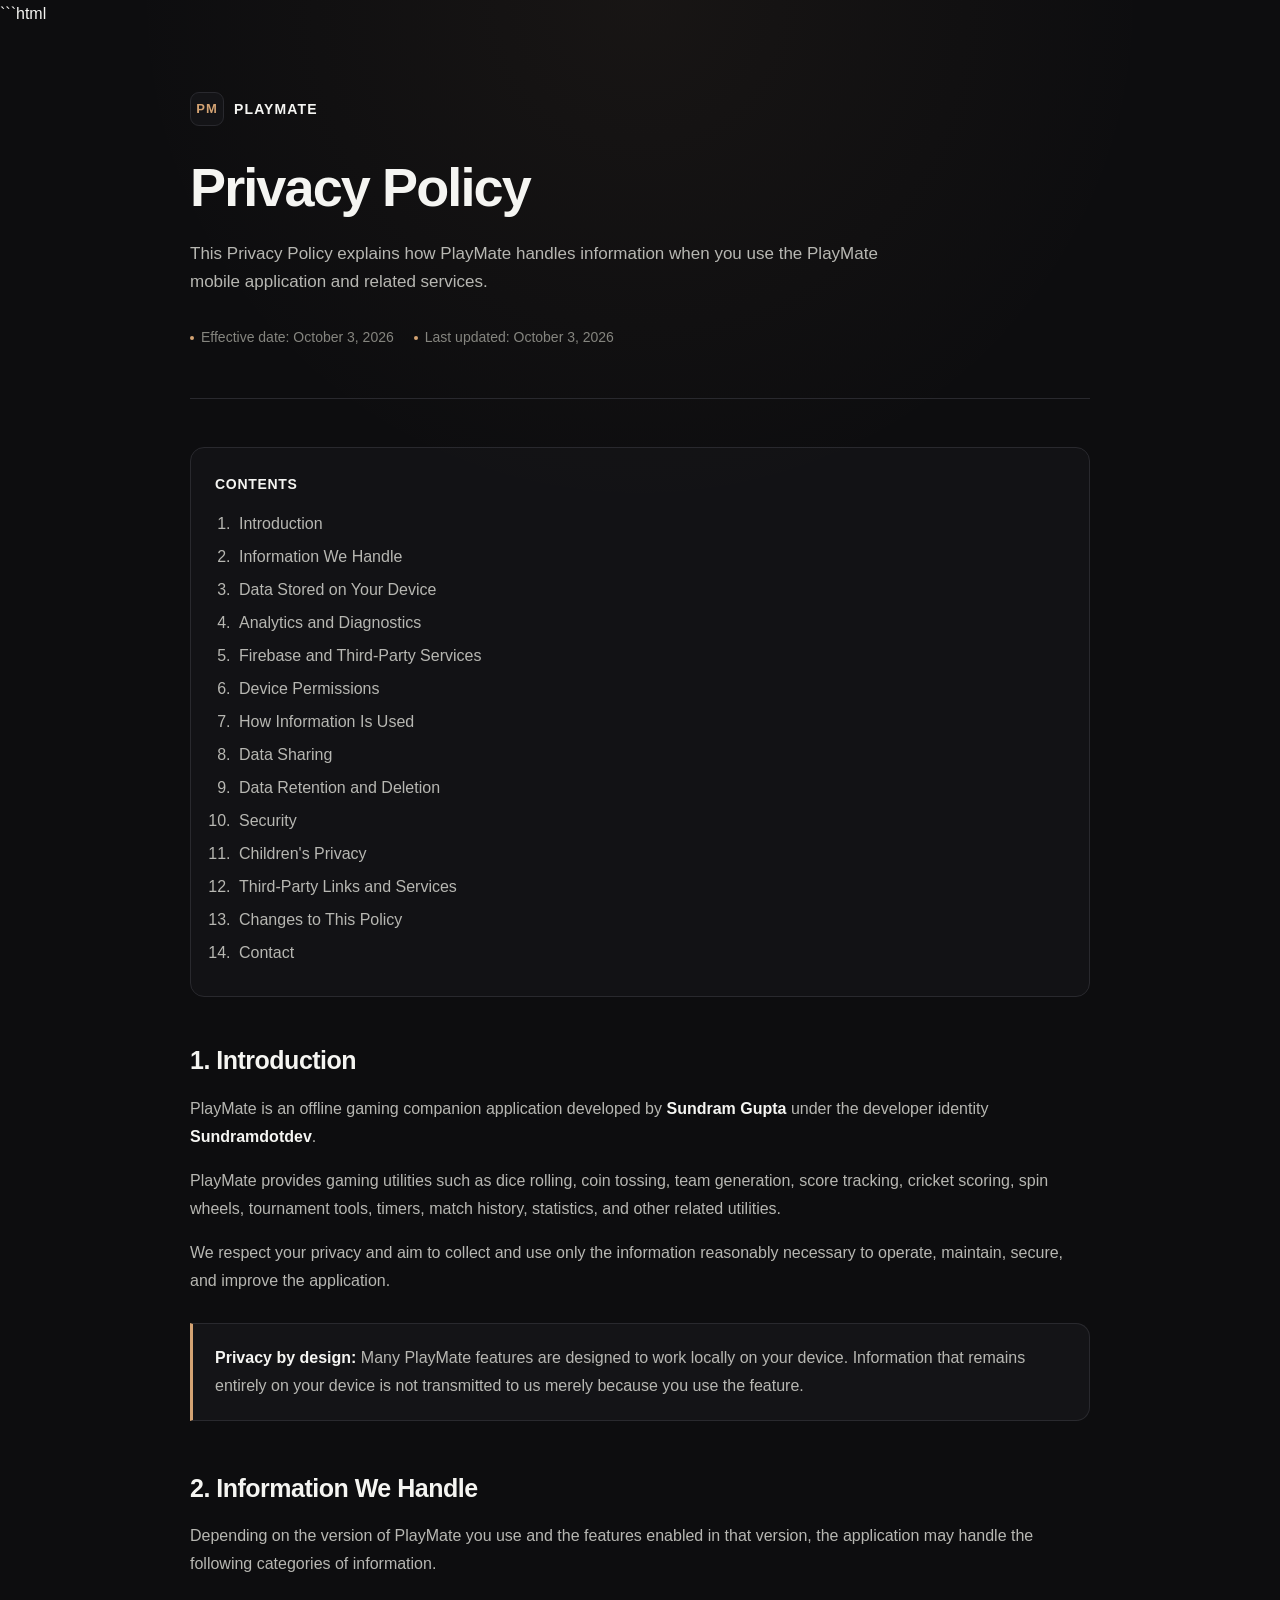
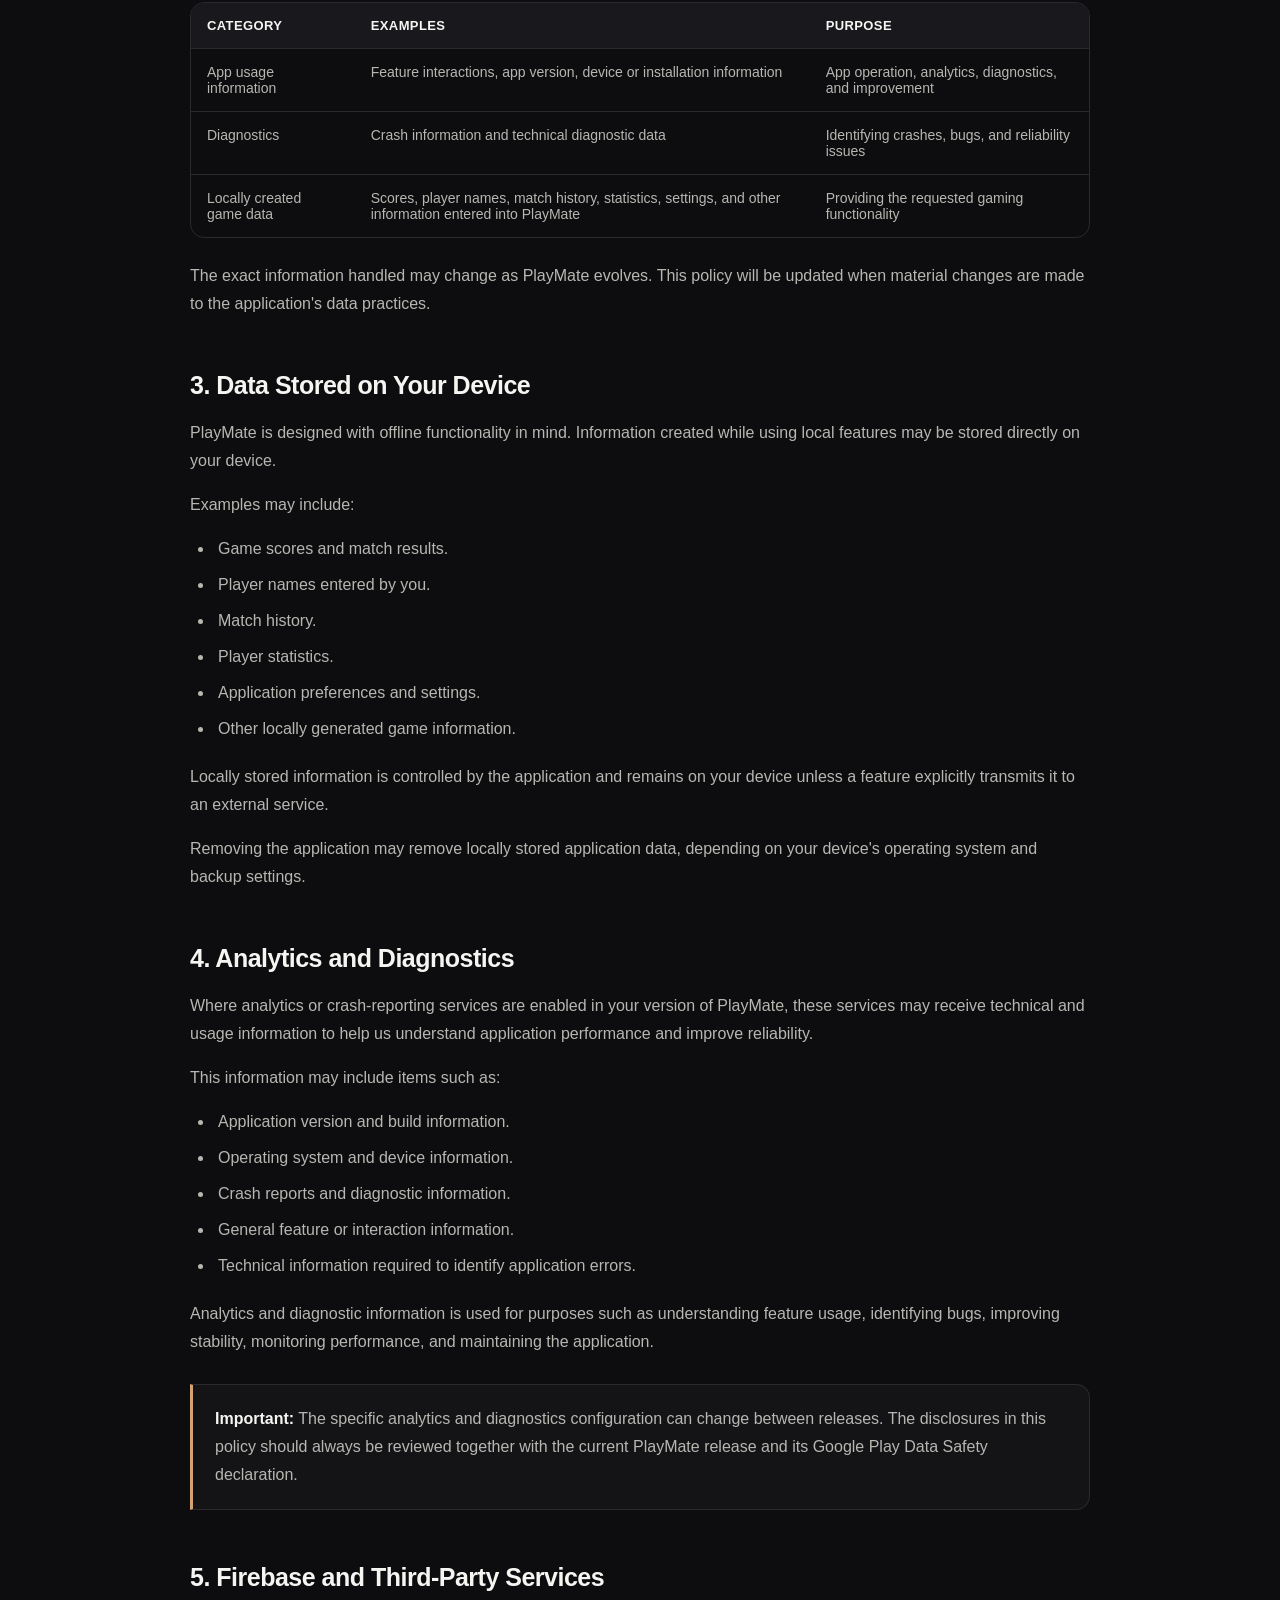
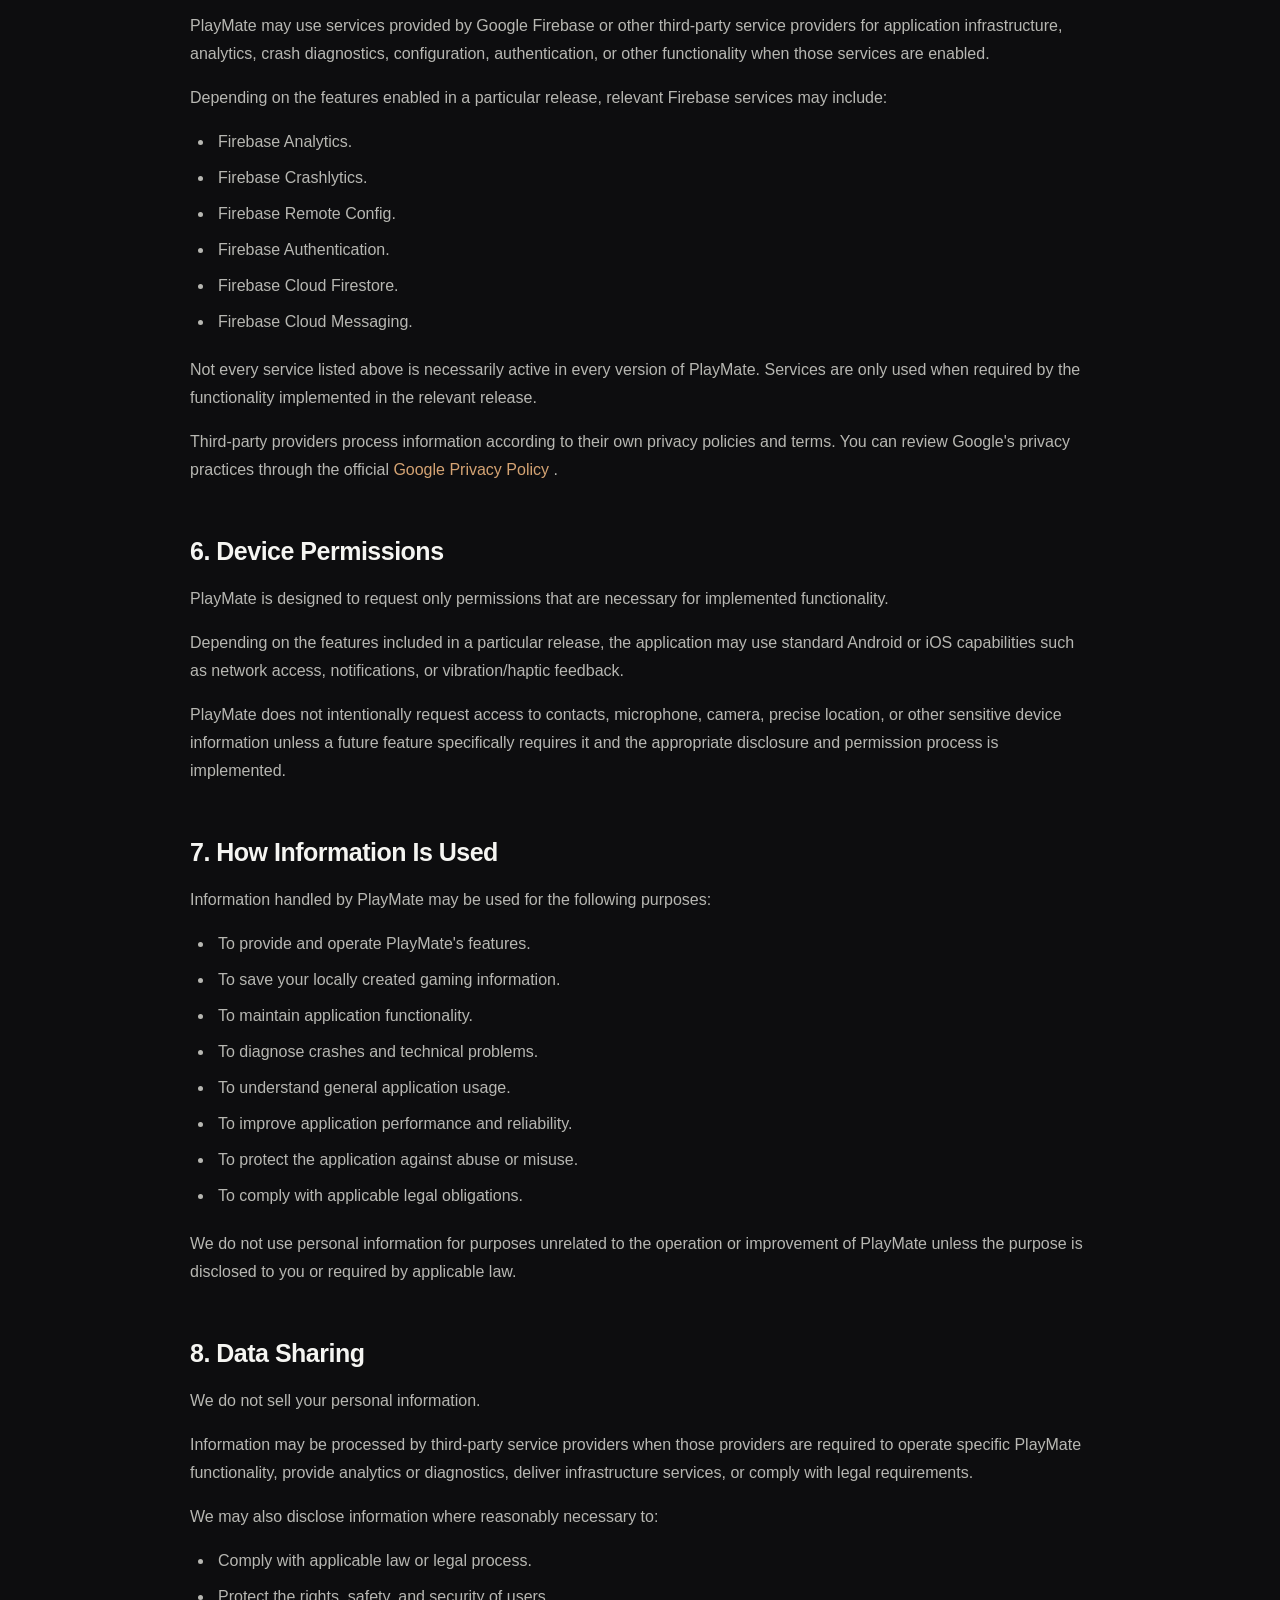
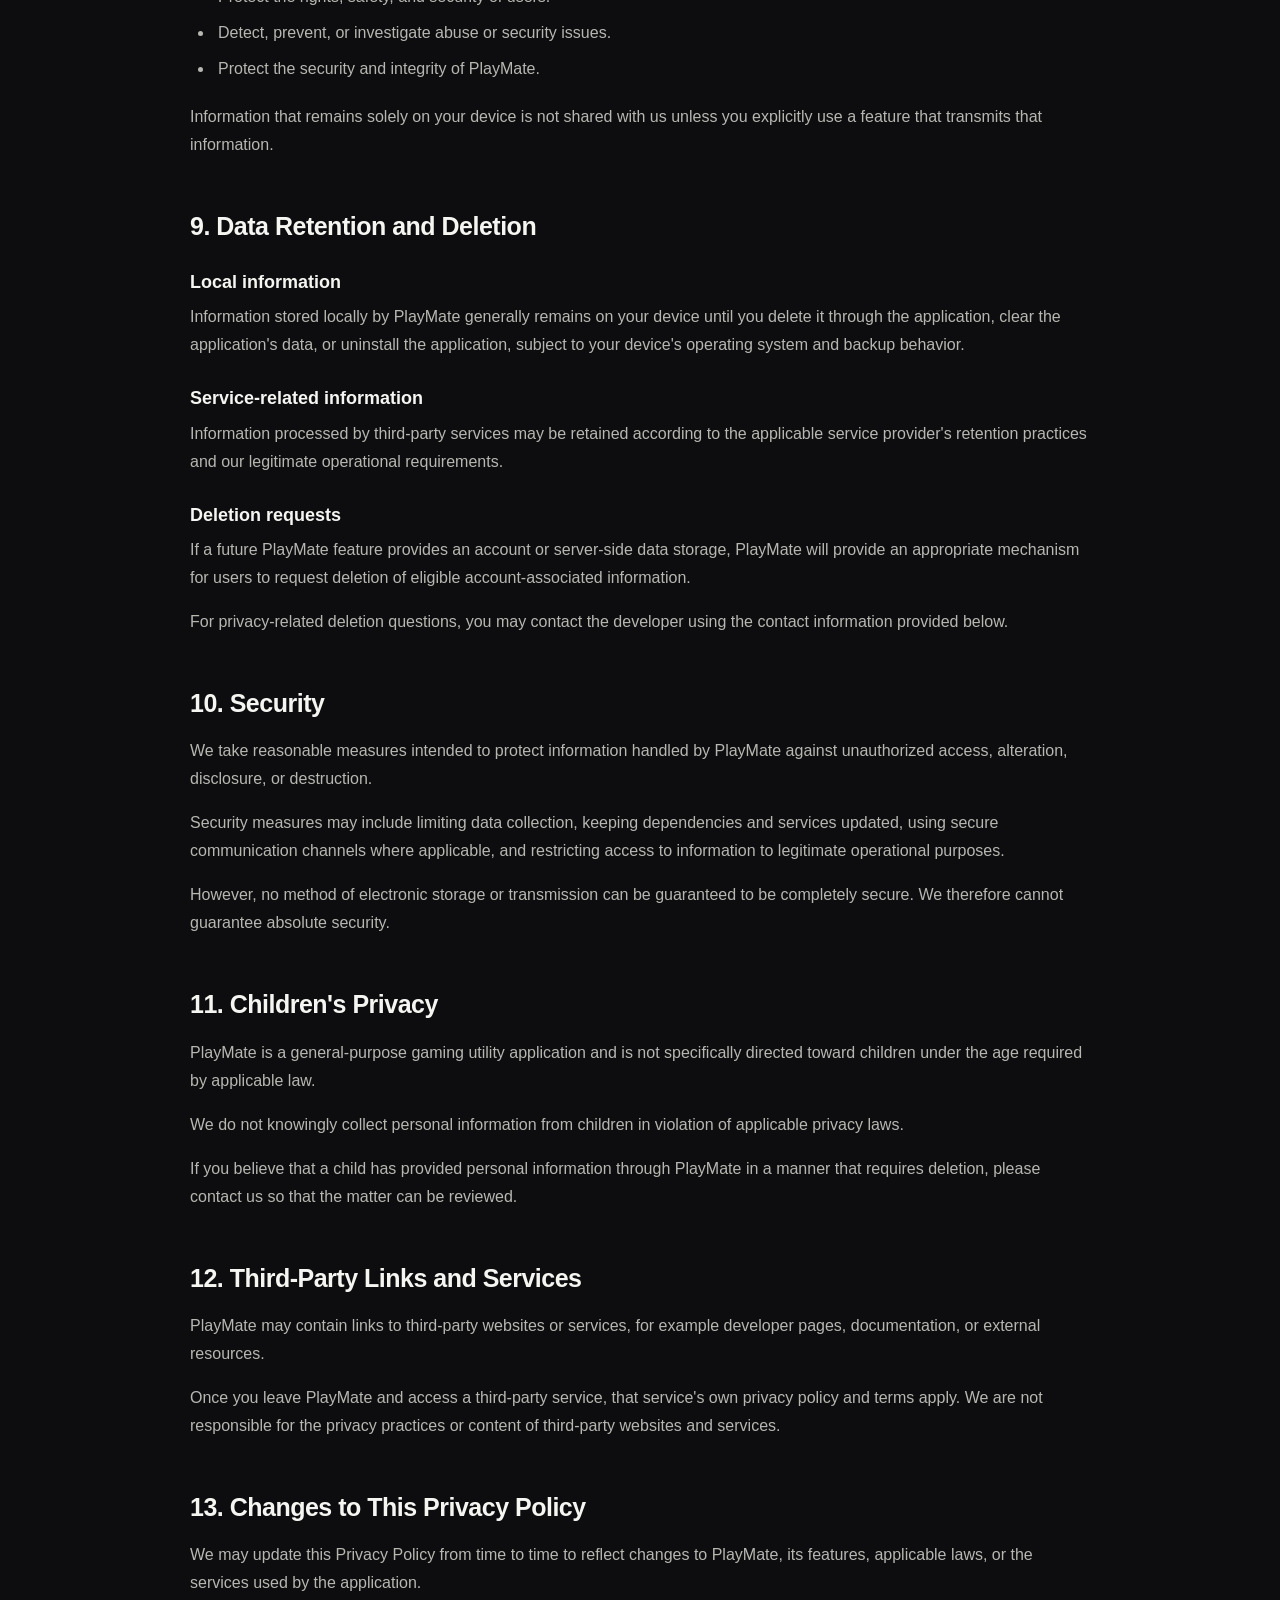
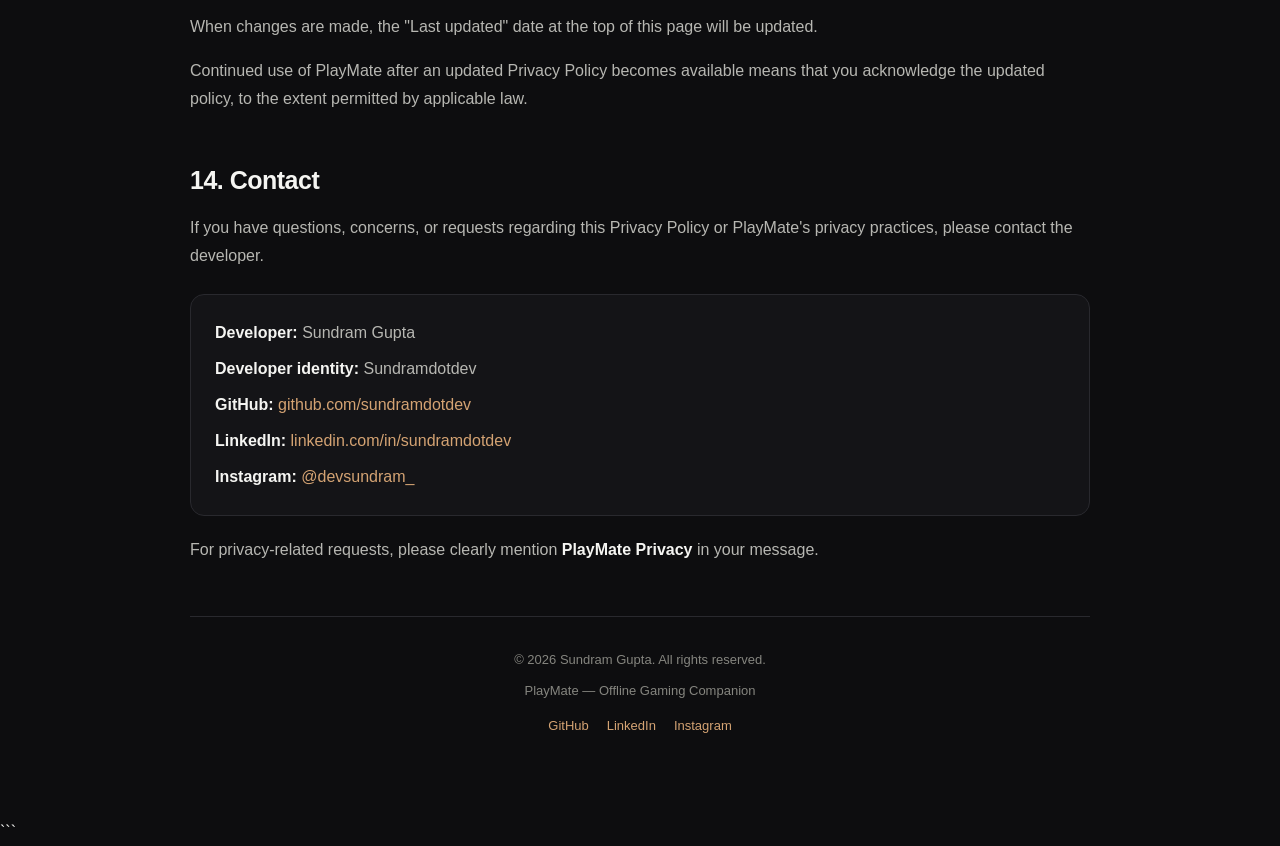
==== index.html @ d00dd72e "index" ====
```html
<!DOCTYPE html>
<html lang="en">
<head>
  <meta charset="UTF-8" />

  <meta
    name="viewport"
    content="width=device-width, initial-scale=1.0"
  />

  <meta
    name="description"
    content="PlayMate Privacy Policy — Learn how PlayMate handles information, analytics, security, data retention, and user privacy."
  />

  <meta
    name="robots"
    content="index, follow"
  />

  <meta
    name="author"
    content="Sundram Gupta"
  />

  <meta
    name="theme-color"
    content="#0D0D0F"
  />

  <link
    rel="canonical"
    href="https://sundramdotdev.github.io/playmate-privacy-policy/"
  />

  <title>Privacy Policy — PlayMate</title>

  <style>
    :root {
      --bg: #0d0d0f;
      --surface: #141417;
      --surface-2: #19191d;
      --border: #29292e;

      --text: #f5f5f2;
      --text-secondary: #b7b7b2;
      --text-muted: #85857f;

      --accent: #d4a373;
      --accent-hover: #e2b889;

      --danger: #d97777;

      --max-width: 900px;
      --radius: 14px;
    }

    * {
      box-sizing: border-box;
    }

    html {
      scroll-behavior: smooth;
      background: var(--bg);
    }

    body {
      margin: 0;
      background:
        radial-gradient(
          circle at top,
          rgba(212, 163, 115, 0.055),
          transparent 32rem
        ),
        var(--bg);

      color: var(--text);

      font-family:
        -apple-system,
        BlinkMacSystemFont,
        "Segoe UI",
        Roboto,
        Helvetica,
        Arial,
        sans-serif;

      font-size: 16px;
      line-height: 1.75;

      -webkit-font-smoothing: antialiased;
      text-rendering: optimizeLegibility;
    }

    a {
      color: var(--accent);
      text-decoration: none;
    }

    a:hover {
      color: var(--accent-hover);
      text-decoration: underline;
      text-underline-offset: 3px;
    }

    ::selection {
      background: rgba(212, 163, 115, 0.25);
      color: var(--text);
    }

    .page {
      width: min(
        calc(100% - 32px),
        var(--max-width)
      );

      margin: 0 auto;
      padding: 64px 0 80px;
    }

    .header {
      padding-bottom: 48px;
      border-bottom: 1px solid var(--border);
    }

    .brand {
      display: inline-flex;
      align-items: center;
      gap: 10px;

      margin-bottom: 28px;

      color: var(--text);
      font-size: 14px;
      font-weight: 700;
      letter-spacing: 0.08em;
      text-transform: uppercase;
    }

    .brand-mark {
      display: grid;
      place-items: center;

      width: 34px;
      height: 34px;

      border: 1px solid var(--border);
      border-radius: 9px;

      background: var(--surface);

      color: var(--accent);
      font-size: 13px;
      font-weight: 800;
    }

    h1,
    h2,
    h3 {
      margin-top: 0;
      color: var(--text);
      line-height: 1.25;
    }

    h1 {
      max-width: 760px;

      margin-bottom: 18px;

      font-size: clamp(34px, 6vw, 54px);
      font-weight: 750;
      letter-spacing: -0.035em;
    }

    .subtitle {
      max-width: 720px;

      margin: 0;

      color: var(--text-secondary);

      font-size: 17px;
      line-height: 1.7;
    }

    .meta {
      display: flex;
      flex-wrap: wrap;
      gap: 10px 20px;

      margin-top: 28px;

      color: var(--text-muted);
      font-size: 14px;
    }

    .meta span {
      display: inline-flex;
      align-items: center;
      gap: 7px;
    }

    .meta-dot {
      width: 4px;
      height: 4px;

      border-radius: 50%;
      background: var(--accent);
    }

    .content {
      padding-top: 48px;
    }

    .toc {
      margin-bottom: 48px;
      padding: 24px;

      border: 1px solid var(--border);
      border-radius: var(--radius);

      background: rgba(20, 20, 23, 0.75);
    }

    .toc-title {
      margin-bottom: 14px;

      color: var(--text);
      font-size: 14px;
      font-weight: 700;
      letter-spacing: 0.05em;
      text-transform: uppercase;
    }

    .toc ol {
      margin: 0;
      padding-left: 20px;
    }

    .toc li {
      margin: 5px 0;
    }

    .toc a {
      color: var(--text-secondary);
    }

    .toc a:hover {
      color: var(--accent);
    }

    section {
      margin-bottom: 52px;
      scroll-margin-top: 30px;
    }

    h2 {
      margin-bottom: 18px;

      font-size: 25px;
      font-weight: 700;
      letter-spacing: -0.02em;
    }

    h3 {
      margin-top: 28px;
      margin-bottom: 10px;

      font-size: 18px;
      font-weight: 650;
    }

    p {
      margin: 0 0 16px;
      color: var(--text-secondary);
    }

    ul,
    ol {
      margin: 12px 0 20px;
      padding-left: 24px;

      color: var(--text-secondary);
    }

    li {
      margin: 8px 0;
      padding-left: 4px;
    }

    strong {
      color: var(--text);
      font-weight: 650;
    }

    .notice {
      margin: 28px 0;
      padding: 20px 22px;

      border-left: 3px solid var(--accent);
      border-top: 1px solid var(--border);
      border-right: 1px solid var(--border);
      border-bottom: 1px solid var(--border);
      border-radius: 0 var(--radius) var(--radius) 0;

      background: var(--surface);
    }

    .notice p:last-child {
      margin-bottom: 0;
    }

    .data-table-wrapper {
      width: 100%;
      overflow-x: auto;

      margin: 24px 0;

      border: 1px solid var(--border);
      border-radius: var(--radius);
    }

    table {
      width: 100%;
      min-width: 640px;

      border-collapse: collapse;
    }

    th,
    td {
      padding: 15px 16px;

      border-bottom: 1px solid var(--border);

      text-align: left;
      vertical-align: top;
    }

    th {
      background: var(--surface-2);

      color: var(--text);
      font-size: 13px;
      font-weight: 700;
      letter-spacing: 0.03em;
      text-transform: uppercase;
    }

    td {
      color: var(--text-secondary);
      font-size: 14px;
    }

    tr:last-child td {
      border-bottom: 0;
    }

    .contact-card {
      margin-top: 24px;
      padding: 24px;

      border: 1px solid var(--border);
      border-radius: var(--radius);

      background: var(--surface);
    }

    .contact-card p {
      margin-bottom: 8px;
    }

    .contact-card p:last-child {
      margin-bottom: 0;
    }

    .footer {
      padding-top: 32px;

      border-top: 1px solid var(--border);

      color: var(--text-muted);
      font-size: 13px;
      text-align: center;
    }

    .footer p {
      margin-bottom: 8px;
      color: inherit;
    }

    .footer-links {
      display: flex;
      justify-content: center;
      flex-wrap: wrap;
      gap: 8px 18px;

      margin-top: 12px;
    }

    @media (max-width: 640px) {
      .page {
        width: min(
          calc(100% - 24px),
          var(--max-width)
        );

        padding-top: 40px;
        padding-bottom: 56px;
      }

      .header {
        padding-bottom: 36px;
      }

      .content {
        padding-top: 36px;
      }

      .toc {
        padding: 20px;
      }

      section {
        margin-bottom: 40px;
      }

      h2 {
        font-size: 22px;
      }

      .subtitle {
        font-size: 16px;
      }

      .meta {
        flex-direction: column;
        gap: 7px;
      }

      .notice,
      .contact-card {
        padding: 18px;
      }
    }

    @media (prefers-reduced-motion: reduce) {
      html {
        scroll-behavior: auto;
      }
    }

    @media print {
      :root {
        --bg: #ffffff;
        --surface: #ffffff;
        --surface-2: #f5f5f5;
        --border: #dddddd;
        --text: #111111;
        --text-secondary: #333333;
        --text-muted: #666666;
        --accent: #8a5d2d;
      }

      body {
        background: #ffffff;
        color: #111111;
      }

      .page {
        width: 100%;
        padding: 20px;
      }

      a {
        color: inherit;
        text-decoration: underline;
      }

      .toc {
        break-inside: avoid;
      }

      section {
        break-inside: avoid;
      }
    }
  </style>
</head>

<body>
  <main class="page">

    <header class="header">
      <div class="brand">
        <span class="brand-mark">PM</span>
        <span>PlayMate</span>
      </div>

      <h1>Privacy Policy</h1>

      <p class="subtitle">
        This Privacy Policy explains how PlayMate handles information
        when you use the PlayMate mobile application and related services.
      </p>

      <div class="meta">
        <span>
          <span class="meta-dot"></span>
          Effective date: October 3, 2026
        </span>

        <span>
          <span class="meta-dot"></span>
          Last updated: October 3, 2026
        </span>
      </div>
    </header>

    <div class="content">

      <nav class="toc" aria-label="Table of contents">
        <div class="toc-title">Contents</div>

        <ol>
          <li><a href="#introduction">Introduction</a></li>
          <li><a href="#information">Information We Handle</a></li>
          <li><a href="#local-data">Data Stored on Your Device</a></li>
          <li><a href="#analytics">Analytics and Diagnostics</a></li>
          <li><a href="#firebase">Firebase and Third-Party Services</a></li>
          <li><a href="#permissions">Device Permissions</a></li>
          <li><a href="#use">How Information Is Used</a></li>
          <li><a href="#sharing">Data Sharing</a></li>
          <li><a href="#retention">Data Retention and Deletion</a></li>
          <li><a href="#security">Security</a></li>
          <li><a href="#children">Children's Privacy</a></li>
          <li><a href="#third-party">Third-Party Links and Services</a></li>
          <li><a href="#changes">Changes to This Policy</a></li>
          <li><a href="#contact">Contact</a></li>
        </ol>
      </nav>

      <section id="introduction">
        <h2>1. Introduction</h2>

        <p>
          PlayMate is an offline gaming companion application developed
          by <strong>Sundram Gupta</strong> under the developer identity
          <strong>Sundramdotdev</strong>.
        </p>

        <p>
          PlayMate provides gaming utilities such as dice rolling,
          coin tossing, team generation, score tracking, cricket
          scoring, spin wheels, tournament tools, timers, match
          history, statistics, and other related utilities.
        </p>

        <p>
          We respect your privacy and aim to collect and use only the
          information reasonably necessary to operate, maintain,
          secure, and improve the application.
        </p>

        <div class="notice">
          <p>
            <strong>Privacy by design:</strong>
            Many PlayMate features are designed to work locally on your
            device. Information that remains entirely on your device is
            not transmitted to us merely because you use the feature.
          </p>
        </div>
      </section>

      <section id="information">
        <h2>2. Information We Handle</h2>

        <p>
          Depending on the version of PlayMate you use and the features
          enabled in that version, the application may handle the
          following categories of information.
        </p>

        <div class="data-table-wrapper">
          <table>
            <thead>
              <tr>
                <th>Category</th>
                <th>Examples</th>
                <th>Purpose</th>
              </tr>
            </thead>

            <tbody>
              <tr>
                <td>App usage information</td>
                <td>
                  Feature interactions, app version, device or
                  installation information
                </td>
                <td>
                  App operation, analytics, diagnostics, and
                  improvement
                </td>
              </tr>

              <tr>
                <td>Diagnostics</td>
                <td>
                  Crash information and technical diagnostic data
                </td>
                <td>
                  Identifying crashes, bugs, and reliability issues
                </td>
              </tr>

              <tr>
                <td>Locally created game data</td>
                <td>
                  Scores, player names, match history, statistics,
                  settings, and other information entered into
                  PlayMate
                </td>
                <td>
                  Providing the requested gaming functionality
                </td>
              </tr>
            </tbody>
          </table>
        </div>

        <p>
          The exact information handled may change as PlayMate evolves.
          This policy will be updated when material changes are made to
          the application's data practices.
        </p>
      </section>

      <section id="local-data">
        <h2>3. Data Stored on Your Device</h2>

        <p>
          PlayMate is designed with offline functionality in mind.
          Information created while using local features may be stored
          directly on your device.
        </p>

        <p>
          Examples may include:
        </p>

        <ul>
          <li>Game scores and match results.</li>
          <li>Player names entered by you.</li>
          <li>Match history.</li>
          <li>Player statistics.</li>
          <li>Application preferences and settings.</li>
          <li>Other locally generated game information.</li>
        </ul>

        <p>
          Locally stored information is controlled by the application
          and remains on your device unless a feature explicitly
          transmits it to an external service.
        </p>

        <p>
          Removing the application may remove locally stored
          application data, depending on your device's operating system
          and backup settings.
        </p>
      </section>

      <section id="analytics">
        <h2>4. Analytics and Diagnostics</h2>

        <p>
          Where analytics or crash-reporting services are enabled in
          your version of PlayMate, these services may receive technical
          and usage information to help us understand application
          performance and improve reliability.
        </p>

        <p>
          This information may include items such as:
        </p>

        <ul>
          <li>Application version and build information.</li>
          <li>Operating system and device information.</li>
          <li>Crash reports and diagnostic information.</li>
          <li>General feature or interaction information.</li>
          <li>Technical information required to identify application errors.</li>
        </ul>

        <p>
          Analytics and diagnostic information is used for purposes such
          as understanding feature usage, identifying bugs, improving
          stability, monitoring performance, and maintaining the
          application.
        </p>

        <div class="notice">
          <p>
            <strong>Important:</strong>
            The specific analytics and diagnostics configuration can
            change between releases. The disclosures in this policy
            should always be reviewed together with the current
            PlayMate release and its Google Play Data Safety
            declaration.
          </p>
        </div>
      </section>

      <section id="firebase">
        <h2>5. Firebase and Third-Party Services</h2>

        <p>
          PlayMate may use services provided by Google Firebase or other
          third-party service providers for application infrastructure,
          analytics, crash diagnostics, configuration, authentication,
          or other functionality when those services are enabled.
        </p>

        <p>
          Depending on the features enabled in a particular release,
          relevant Firebase services may include:
        </p>

        <ul>
          <li>Firebase Analytics.</li>
          <li>Firebase Crashlytics.</li>
          <li>Firebase Remote Config.</li>
          <li>Firebase Authentication.</li>
          <li>Firebase Cloud Firestore.</li>
          <li>Firebase Cloud Messaging.</li>
        </ul>

        <p>
          Not every service listed above is necessarily active in every
          version of PlayMate. Services are only used when required by
          the functionality implemented in the relevant release.
        </p>

        <p>
          Third-party providers process information according to their
          own privacy policies and terms. You can review Google's
          privacy practices through the official
          <a
            href="https://policies.google.com/privacy"
            target="_blank"
            rel="noopener noreferrer"
          >
            Google Privacy Policy
          </a>.
        </p>
      </section>

      <section id="permissions">
        <h2>6. Device Permissions</h2>

        <p>
          PlayMate is designed to request only permissions that are
          necessary for implemented functionality.
        </p>

        <p>
          Depending on the features included in a particular release,
          the application may use standard Android or iOS capabilities
          such as network access, notifications, or vibration/haptic
          feedback.
        </p>

        <p>
          PlayMate does not intentionally request access to contacts,
          microphone, camera, precise location, or other sensitive
          device information unless a future feature specifically
          requires it and the appropriate disclosure and permission
          process is implemented.
        </p>
      </section>

      <section id="use">
        <h2>7. How Information Is Used</h2>

        <p>
          Information handled by PlayMate may be used for the following
          purposes:
        </p>

        <ul>
          <li>To provide and operate PlayMate's features.</li>
          <li>To save your locally created gaming information.</li>
          <li>To maintain application functionality.</li>
          <li>To diagnose crashes and technical problems.</li>
          <li>To understand general application usage.</li>
          <li>To improve application performance and reliability.</li>
          <li>To protect the application against abuse or misuse.</li>
          <li>To comply with applicable legal obligations.</li>
        </ul>

        <p>
          We do not use personal information for purposes unrelated to
          the operation or improvement of PlayMate unless the purpose is
          disclosed to you or required by applicable law.
        </p>
      </section>

      <section id="sharing">
        <h2>8. Data Sharing</h2>

        <p>
          We do not sell your personal information.
        </p>

        <p>
          Information may be processed by third-party service providers
          when those providers are required to operate specific PlayMate
          functionality, provide analytics or diagnostics, deliver
          infrastructure services, or comply with legal requirements.
        </p>

        <p>
          We may also disclose information where reasonably necessary
          to:
        </p>

        <ul>
          <li>Comply with applicable law or legal process.</li>
          <li>Protect the rights, safety, and security of users.</li>
          <li>Detect, prevent, or investigate abuse or security issues.</li>
          <li>Protect the security and integrity of PlayMate.</li>
        </ul>

        <p>
          Information that remains solely on your device is not shared
          with us unless you explicitly use a feature that transmits
          that information.
        </p>
      </section>

      <section id="retention">
        <h2>9. Data Retention and Deletion</h2>

        <h3>Local information</h3>

        <p>
          Information stored locally by PlayMate generally remains on
          your device until you delete it through the application,
          clear the application's data, or uninstall the application,
          subject to your device's operating system and backup behavior.
        </p>

        <h3>Service-related information</h3>

        <p>
          Information processed by third-party services may be retained
          according to the applicable service provider's retention
          practices and our legitimate operational requirements.
        </p>

        <h3>Deletion requests</h3>

        <p>
          If a future PlayMate feature provides an account or server-side
          data storage, PlayMate will provide an appropriate mechanism
          for users to request deletion of eligible account-associated
          information.
        </p>

        <p>
          For privacy-related deletion questions, you may contact the
          developer using the contact information provided below.
        </p>
      </section>

      <section id="security">
        <h2>10. Security</h2>

        <p>
          We take reasonable measures intended to protect information
          handled by PlayMate against unauthorized access, alteration,
          disclosure, or destruction.
        </p>

        <p>
          Security measures may include limiting data collection,
          keeping dependencies and services updated, using secure
          communication channels where applicable, and restricting
          access to information to legitimate operational purposes.
        </p>

        <p>
          However, no method of electronic storage or transmission can
          be guaranteed to be completely secure. We therefore cannot
          guarantee absolute security.
        </p>
      </section>

      <section id="children">
        <h2>11. Children's Privacy</h2>

        <p>
          PlayMate is a general-purpose gaming utility application and
          is not specifically directed toward children under the age
          required by applicable law.
        </p>

        <p>
          We do not knowingly collect personal information from children
          in violation of applicable privacy laws.
        </p>

        <p>
          If you believe that a child has provided personal information
          through PlayMate in a manner that requires deletion, please
          contact us so that the matter can be reviewed.
        </p>
      </section>

      <section id="third-party">
        <h2>12. Third-Party Links and Services</h2>

        <p>
          PlayMate may contain links to third-party websites or services,
          for example developer pages, documentation, or external
          resources.
        </p>

        <p>
          Once you leave PlayMate and access a third-party service, that
          service's own privacy policy and terms apply. We are not
          responsible for the privacy practices or content of
          third-party websites and services.
        </p>
      </section>

      <section id="changes">
        <h2>13. Changes to This Privacy Policy</h2>

        <p>
          We may update this Privacy Policy from time to time to reflect
          changes to PlayMate, its features, applicable laws, or the
          services used by the application.
        </p>

        <p>
          When changes are made, the "Last updated" date at the top of
          this page will be updated.
        </p>

        <p>
          Continued use of PlayMate after an updated Privacy Policy
          becomes available means that you acknowledge the updated
          policy, to the extent permitted by applicable law.
        </p>
      </section>

      <section id="contact">
        <h2>14. Contact</h2>

        <p>
          If you have questions, concerns, or requests regarding this
          Privacy Policy or PlayMate's privacy practices, please contact
          the developer.
        </p>

        <div class="contact-card">
          <p>
            <strong>Developer:</strong>
            Sundram Gupta
          </p>

          <p>
            <strong>Developer identity:</strong>
            Sundramdotdev
          </p>

          <p>
            <strong>GitHub:</strong>
            <a
              href="https://github.com/sundramdotdev"
              target="_blank"
              rel="noopener noreferrer"
            >
              github.com/sundramdotdev
            </a>
          </p>

          <p>
            <strong>LinkedIn:</strong>
            <a
              href="https://linkedin.com/in/sundramdotdev"
              target="_blank"
              rel="noopener noreferrer"
            >
              linkedin.com/in/sundramdotdev
            </a>
          </p>

          <p>
            <strong>Instagram:</strong>
            <a
              href="https://www.instagram.com/devsundram_/"
              target="_blank"
              rel="noopener noreferrer"
            >
              @devsundram_
            </a>
          </p>
        </div>

        <p style="margin-top: 20px;">
          For privacy-related requests, please clearly mention
          <strong>PlayMate Privacy</strong> in your message.
        </p>
      </section>

    </div>

    <footer class="footer">
      <p>
        © 2026 Sundram Gupta. All rights reserved.
      </p>

      <p>
        PlayMate — Offline Gaming Companion
      </p>

      <div class="footer-links">
        <a
          href="https://github.com/sundramdotdev"
          target="_blank"
          rel="noopener noreferrer"
        >
          GitHub
        </a>

        <a
          href="https://linkedin.com/in/sundramdotdev"
          target="_blank"
          rel="noopener noreferrer"
        >
          LinkedIn
        </a>

        <a
          href="https://www.instagram.com/devsundram_/"
          target="_blank"
          rel="noopener noreferrer"
        >
          Instagram
        </a>
      </div>
    </footer>

  </main>
</body>
</html>
```
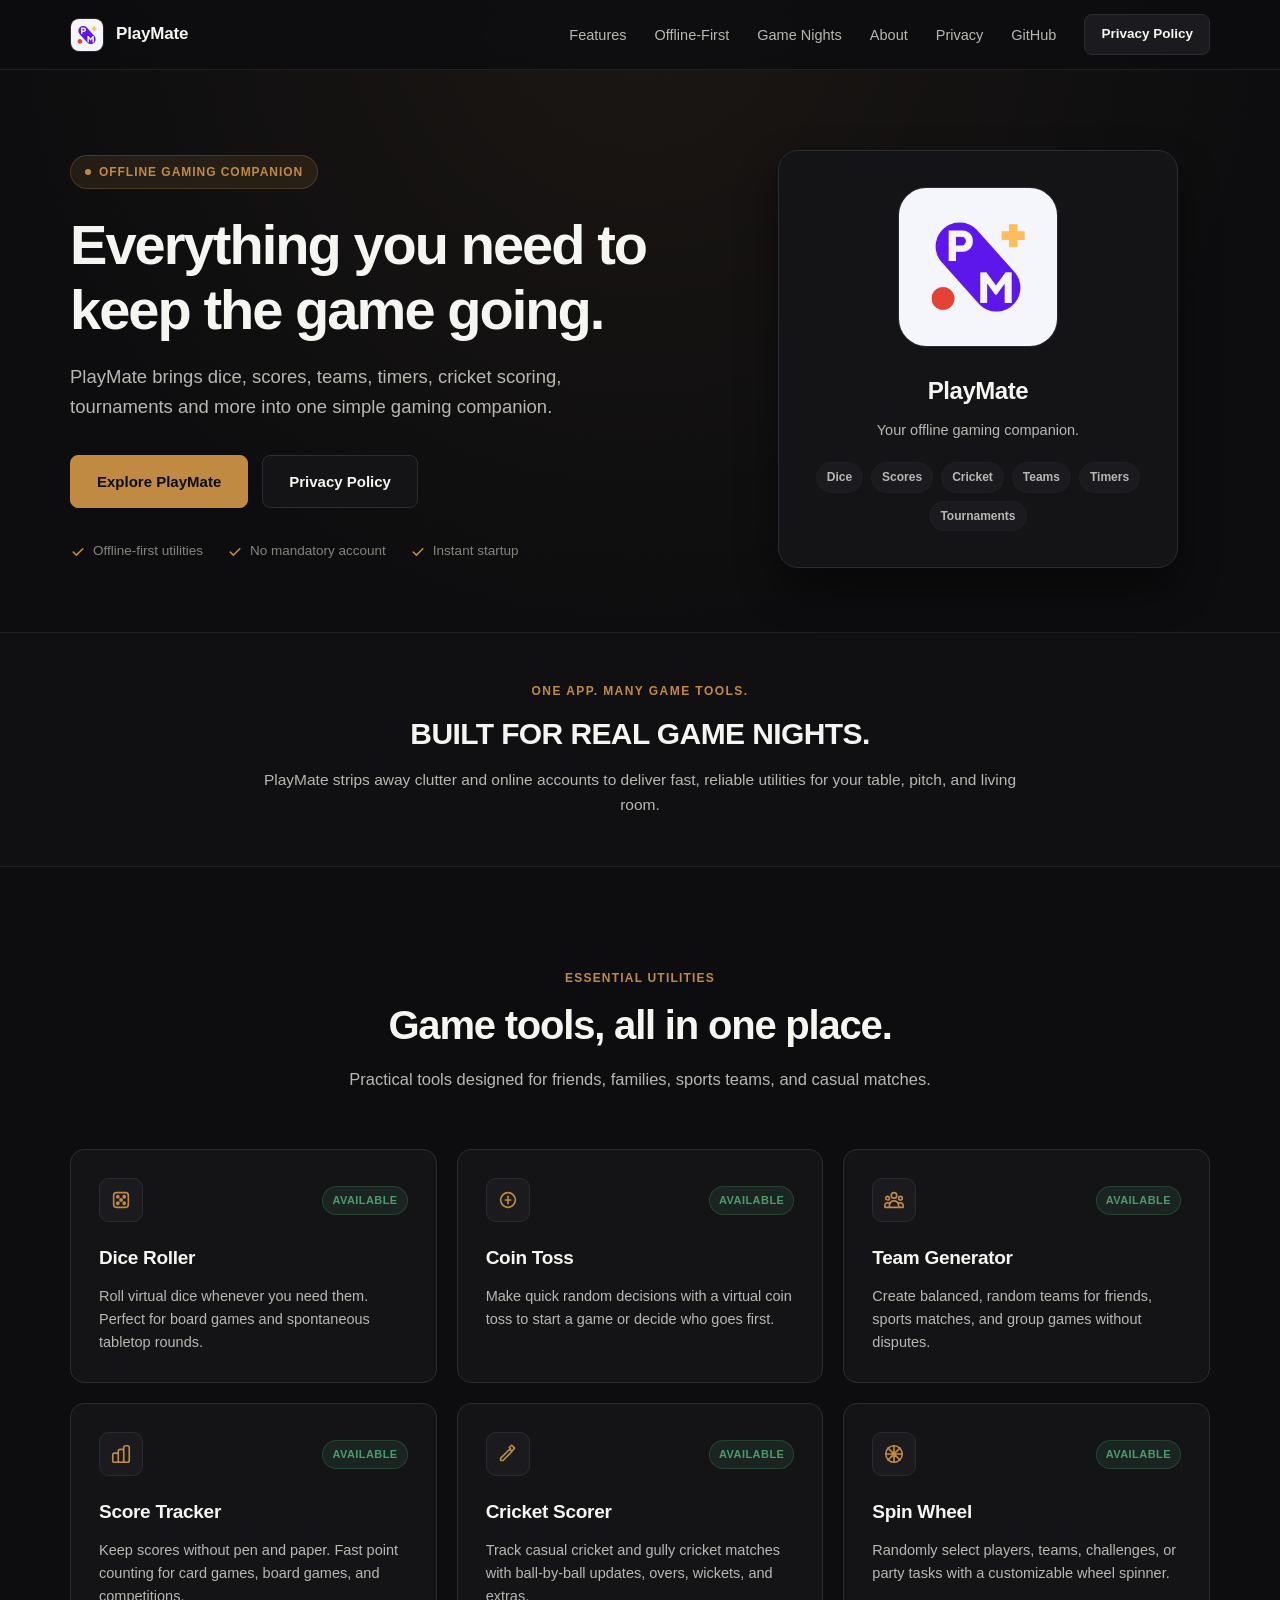
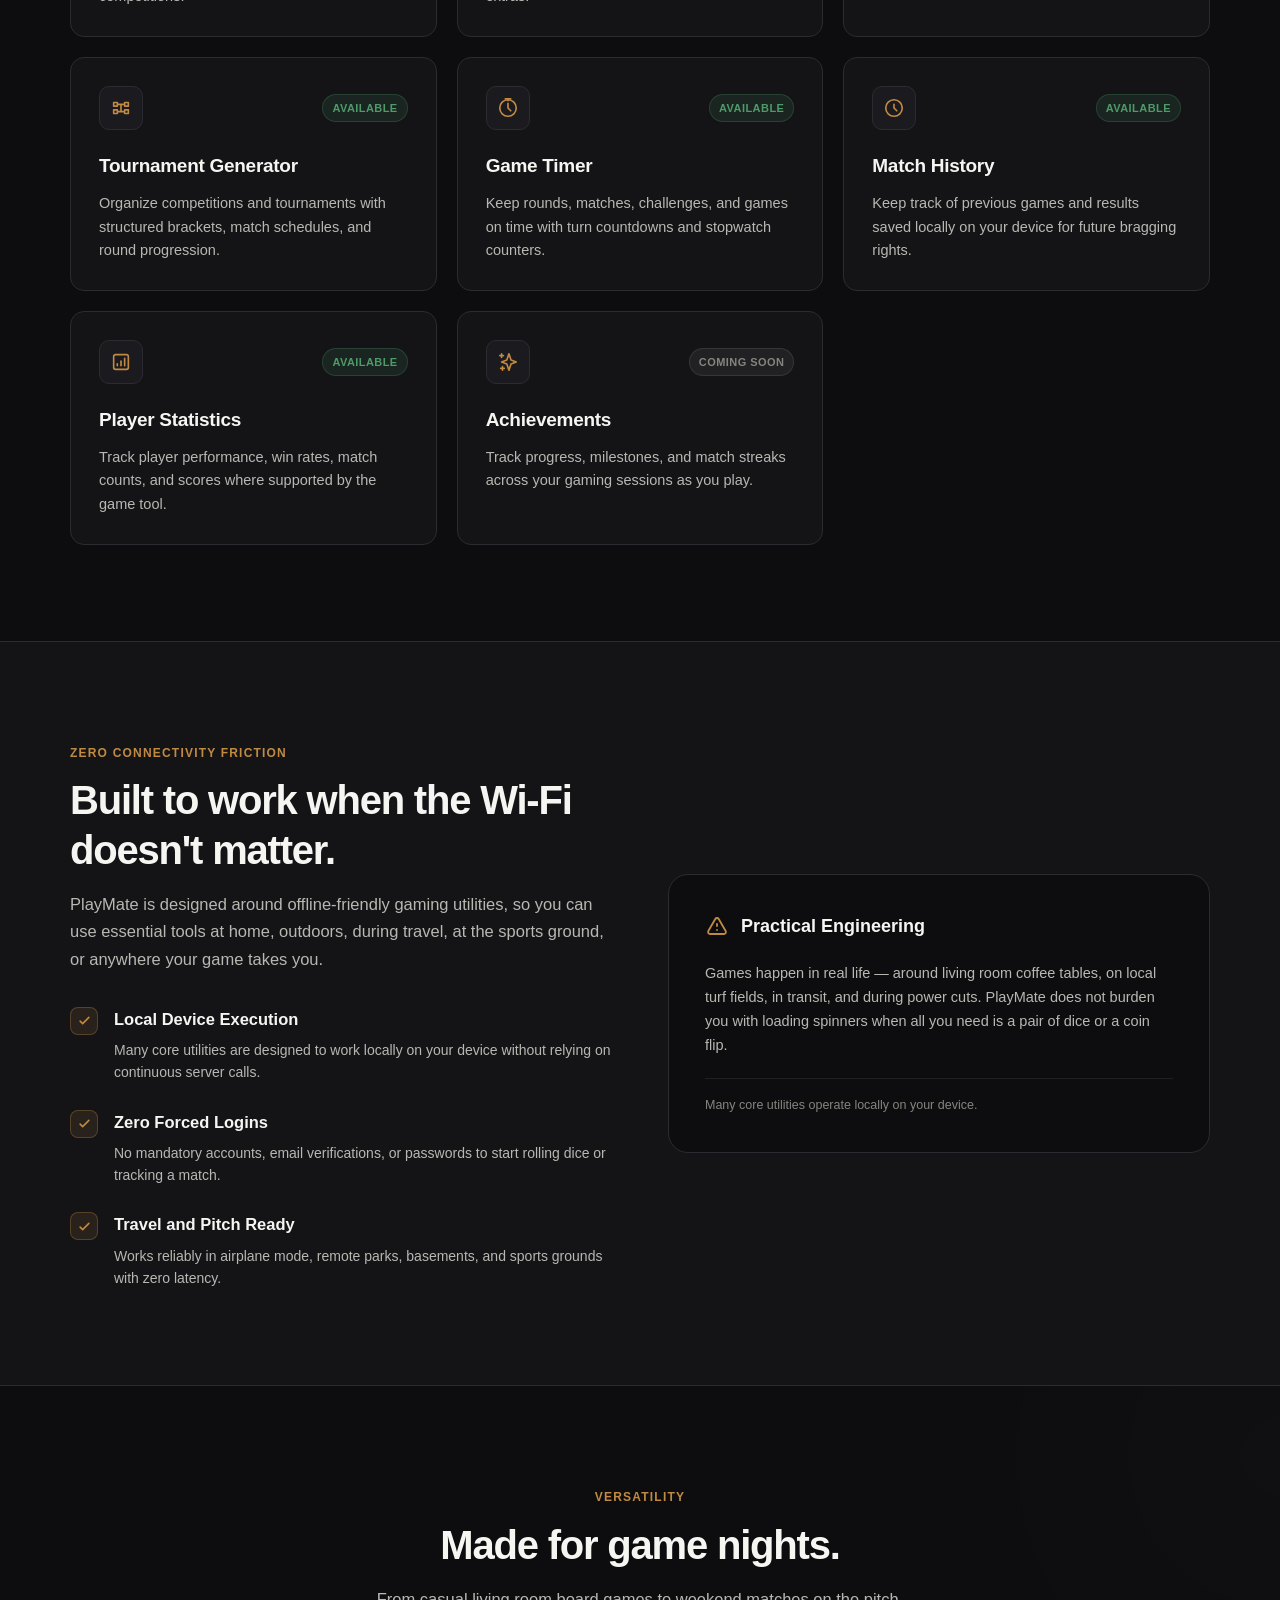
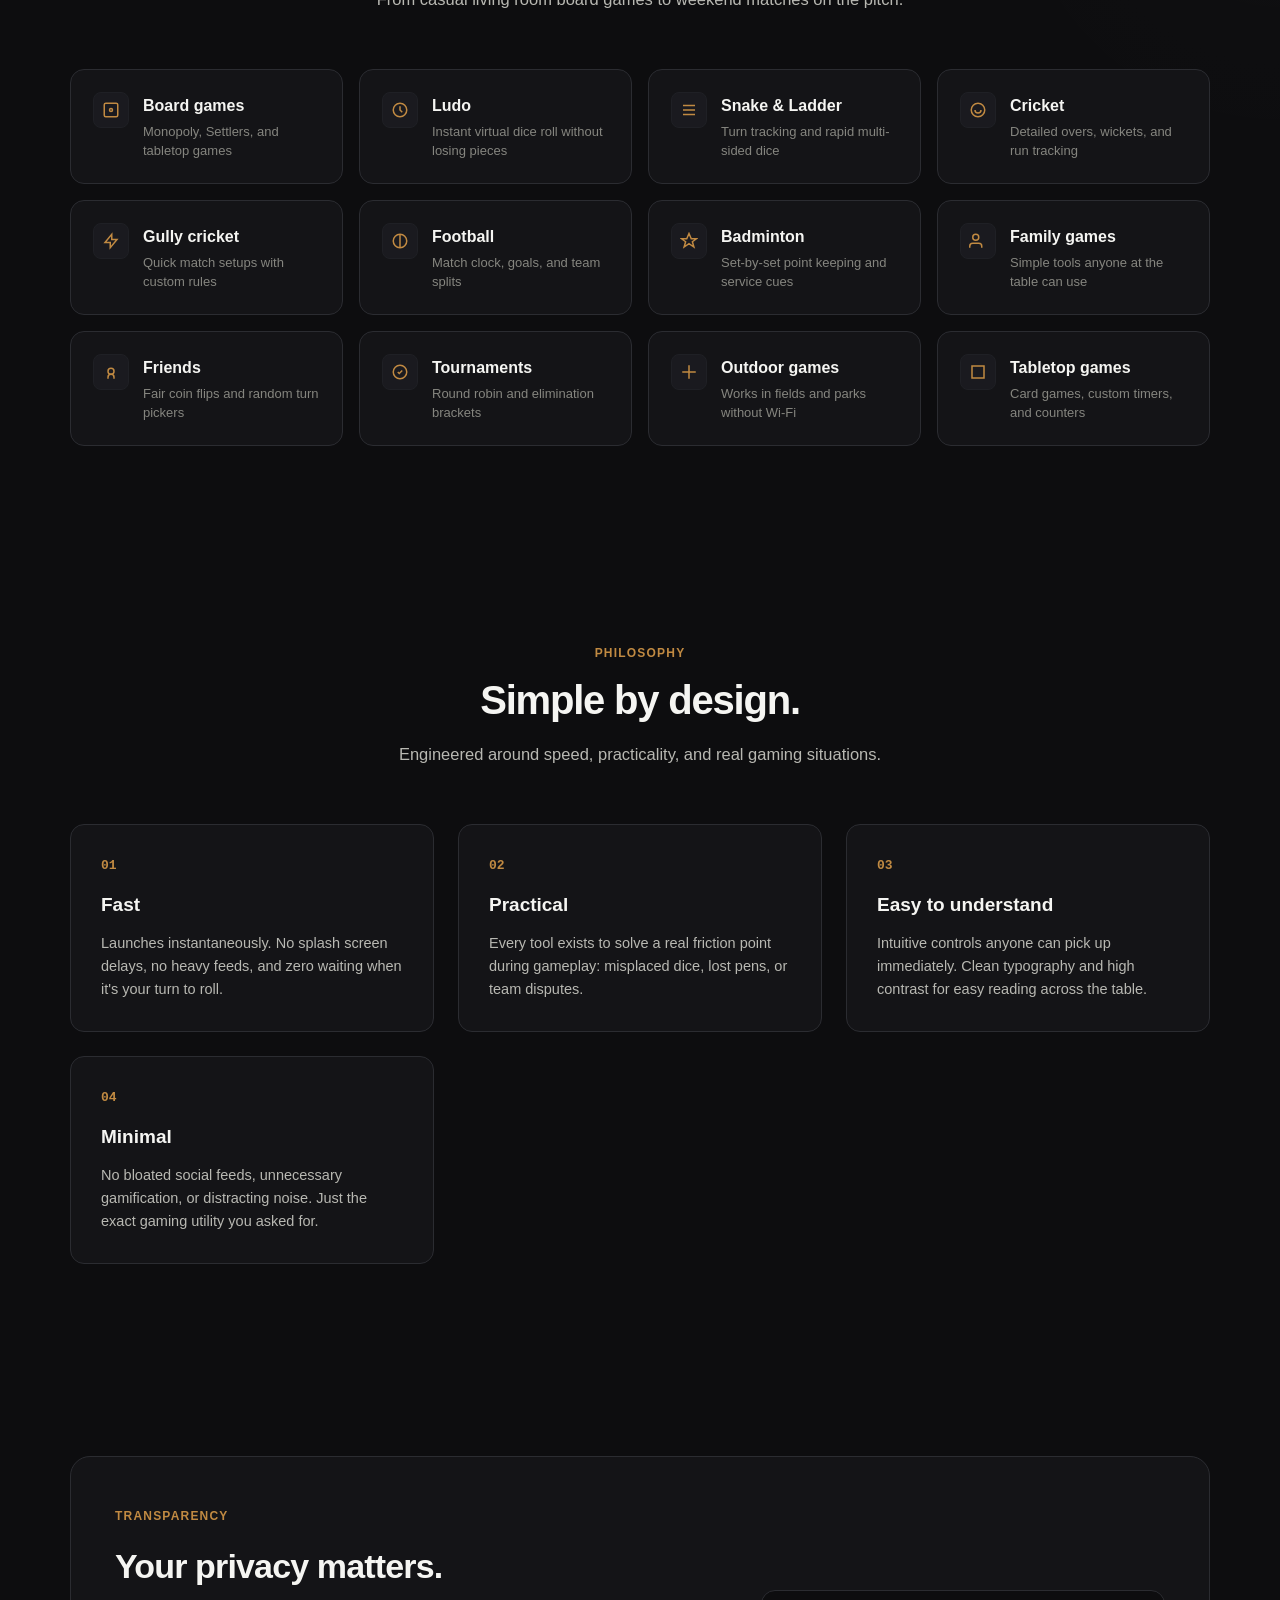
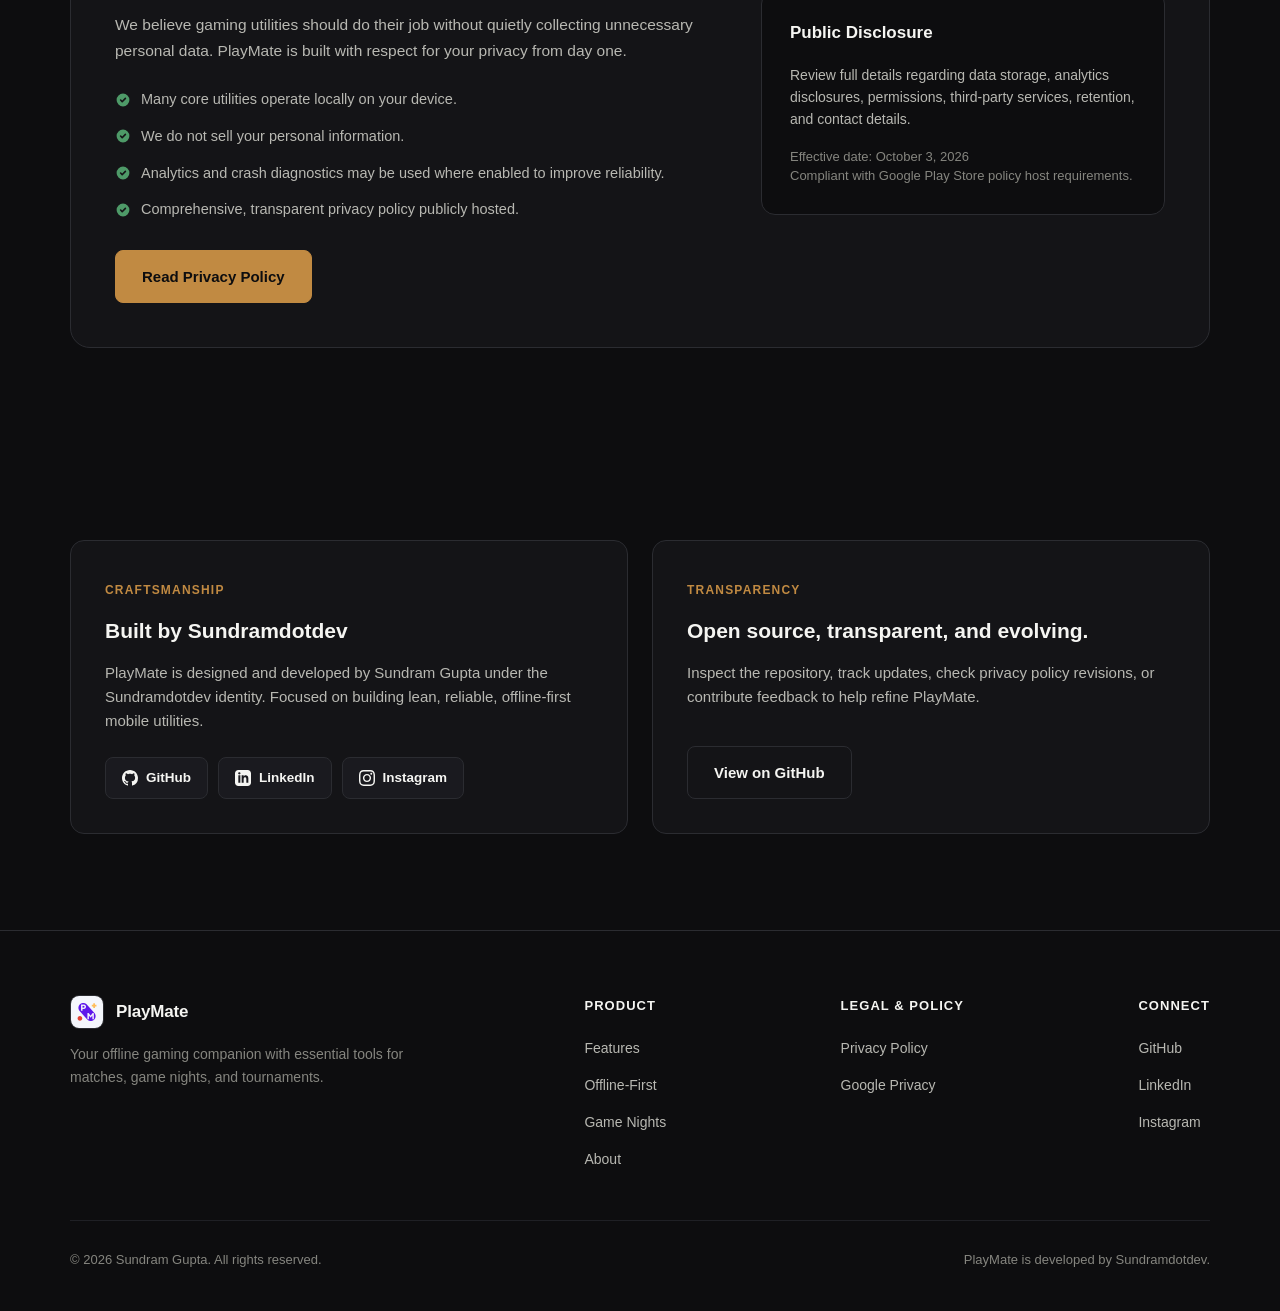
==== commit cf44ae7f: "portfolio of playmate" ====
--- a/index.html
+++ b/index.html
@@ -1,1061 +1,864 @@
-```html
 <!DOCTYPE html>
 <html lang="en">
 <head>
-  <meta charset="UTF-8" />
-
-  <meta
-    name="viewport"
-    content="width=device-width, initial-scale=1.0"
-  />
-
+  <meta charset="UTF-8">
+  <meta name="viewport" content="width=device-width, initial-scale=1.0">
   <meta
     name="description"
-    content="PlayMate Privacy Policy — Learn how PlayMate handles information, analytics, security, data retention, and user privacy."
-  />
-
-  <meta
-    name="robots"
-    content="index, follow"
-  />
-
-  <meta
-    name="author"
-    content="Sundram Gupta"
-  />
-
-  <meta
-    name="theme-color"
-    content="#0D0D0F"
-  />
-
-  <link
-    rel="canonical"
-    href="https://sundramdotdev.github.io/playmate-privacy-policy/"
-  />
-
-  <title>Privacy Policy — PlayMate</title>
-
-  <style>
-    :root {
-      --bg: #0d0d0f;
-      --surface: #141417;
-      --surface-2: #19191d;
-      --border: #29292e;
-
-      --text: #f5f5f2;
-      --text-secondary: #b7b7b2;
-      --text-muted: #85857f;
-
-      --accent: #d4a373;
-      --accent-hover: #e2b889;
-
-      --danger: #d97777;
-
-      --max-width: 900px;
-      --radius: 14px;
-    }
-
-    * {
-      box-sizing: border-box;
-    }
-
-    html {
-      scroll-behavior: smooth;
-      background: var(--bg);
-    }
-
-    body {
-      margin: 0;
-      background:
-        radial-gradient(
-          circle at top,
-          rgba(212, 163, 115, 0.055),
-          transparent 32rem
-        ),
-        var(--bg);
-
-      color: var(--text);
-
-      font-family:
-        -apple-system,
-        BlinkMacSystemFont,
-        "Segoe UI",
-        Roboto,
-        Helvetica,
-        Arial,
-        sans-serif;
-
-      font-size: 16px;
-      line-height: 1.75;
-
-      -webkit-font-smoothing: antialiased;
-      text-rendering: optimizeLegibility;
-    }
-
-    a {
-      color: var(--accent);
-      text-decoration: none;
-    }
-
-    a:hover {
-      color: var(--accent-hover);
-      text-decoration: underline;
-      text-underline-offset: 3px;
-    }
-
-    ::selection {
-      background: rgba(212, 163, 115, 0.25);
-      color: var(--text);
-    }
-
-    .page {
-      width: min(
-        calc(100% - 32px),
-        var(--max-width)
-      );
-
-      margin: 0 auto;
-      padding: 64px 0 80px;
-    }
-
-    .header {
-      padding-bottom: 48px;
-      border-bottom: 1px solid var(--border);
-    }
-
-    .brand {
-      display: inline-flex;
-      align-items: center;
-      gap: 10px;
-
-      margin-bottom: 28px;
-
-      color: var(--text);
-      font-size: 14px;
-      font-weight: 700;
-      letter-spacing: 0.08em;
-      text-transform: uppercase;
-    }
-
-    .brand-mark {
-      display: grid;
-      place-items: center;
-
-      width: 34px;
-      height: 34px;
-
-      border: 1px solid var(--border);
-      border-radius: 9px;
-
-      background: var(--surface);
-
-      color: var(--accent);
-      font-size: 13px;
-      font-weight: 800;
-    }
-
-    h1,
-    h2,
-    h3 {
-      margin-top: 0;
-      color: var(--text);
-      line-height: 1.25;
-    }
-
-    h1 {
-      max-width: 760px;
-
-      margin-bottom: 18px;
-
-      font-size: clamp(34px, 6vw, 54px);
-      font-weight: 750;
-      letter-spacing: -0.035em;
-    }
-
-    .subtitle {
-      max-width: 720px;
-
-      margin: 0;
-
-      color: var(--text-secondary);
-
-      font-size: 17px;
-      line-height: 1.7;
-    }
-
-    .meta {
-      display: flex;
-      flex-wrap: wrap;
-      gap: 10px 20px;
-
-      margin-top: 28px;
-
-      color: var(--text-muted);
-      font-size: 14px;
-    }
-
-    .meta span {
-      display: inline-flex;
-      align-items: center;
-      gap: 7px;
-    }
-
-    .meta-dot {
-      width: 4px;
-      height: 4px;
-
-      border-radius: 50%;
-      background: var(--accent);
-    }
-
-    .content {
-      padding-top: 48px;
-    }
-
-    .toc {
-      margin-bottom: 48px;
-      padding: 24px;
-
-      border: 1px solid var(--border);
-      border-radius: var(--radius);
-
-      background: rgba(20, 20, 23, 0.75);
-    }
-
-    .toc-title {
-      margin-bottom: 14px;
-
-      color: var(--text);
-      font-size: 14px;
-      font-weight: 700;
-      letter-spacing: 0.05em;
-      text-transform: uppercase;
-    }
-
-    .toc ol {
-      margin: 0;
-      padding-left: 20px;
-    }
-
-    .toc li {
-      margin: 5px 0;
-    }
-
-    .toc a {
-      color: var(--text-secondary);
-    }
-
-    .toc a:hover {
-      color: var(--accent);
-    }
-
-    section {
-      margin-bottom: 52px;
-      scroll-margin-top: 30px;
-    }
-
-    h2 {
-      margin-bottom: 18px;
-
-      font-size: 25px;
-      font-weight: 700;
-      letter-spacing: -0.02em;
-    }
-
-    h3 {
-      margin-top: 28px;
-      margin-bottom: 10px;
-
-      font-size: 18px;
-      font-weight: 650;
-    }
-
-    p {
-      margin: 0 0 16px;
-      color: var(--text-secondary);
-    }
-
-    ul,
-    ol {
-      margin: 12px 0 20px;
-      padding-left: 24px;
-
-      color: var(--text-secondary);
-    }
-
-    li {
-      margin: 8px 0;
-      padding-left: 4px;
-    }
-
-    strong {
-      color: var(--text);
-      font-weight: 650;
-    }
-
-    .notice {
-      margin: 28px 0;
-      padding: 20px 22px;
-
-      border-left: 3px solid var(--accent);
-      border-top: 1px solid var(--border);
-      border-right: 1px solid var(--border);
-      border-bottom: 1px solid var(--border);
-      border-radius: 0 var(--radius) var(--radius) 0;
-
-      background: var(--surface);
-    }
-
-    .notice p:last-child {
-      margin-bottom: 0;
-    }
-
-    .data-table-wrapper {
-      width: 100%;
-      overflow-x: auto;
-
-      margin: 24px 0;
-
-      border: 1px solid var(--border);
-      border-radius: var(--radius);
-    }
-
-    table {
-      width: 100%;
-      min-width: 640px;
-
-      border-collapse: collapse;
-    }
-
-    th,
-    td {
-      padding: 15px 16px;
-
-      border-bottom: 1px solid var(--border);
-
-      text-align: left;
-      vertical-align: top;
-    }
-
-    th {
-      background: var(--surface-2);
-
-      color: var(--text);
-      font-size: 13px;
-      font-weight: 700;
-      letter-spacing: 0.03em;
-      text-transform: uppercase;
-    }
-
-    td {
-      color: var(--text-secondary);
-      font-size: 14px;
-    }
-
-    tr:last-child td {
-      border-bottom: 0;
-    }
-
-    .contact-card {
-      margin-top: 24px;
-      padding: 24px;
-
-      border: 1px solid var(--border);
-      border-radius: var(--radius);
-
-      background: var(--surface);
-    }
-
-    .contact-card p {
-      margin-bottom: 8px;
-    }
-
-    .contact-card p:last-child {
-      margin-bottom: 0;
-    }
-
-    .footer {
-      padding-top: 32px;
-
-      border-top: 1px solid var(--border);
-
-      color: var(--text-muted);
-      font-size: 13px;
-      text-align: center;
-    }
-
-    .footer p {
-      margin-bottom: 8px;
-      color: inherit;
-    }
-
-    .footer-links {
-      display: flex;
-      justify-content: center;
-      flex-wrap: wrap;
-      gap: 8px 18px;
-
-      margin-top: 12px;
-    }
-
-    @media (max-width: 640px) {
-      .page {
-        width: min(
-          calc(100% - 24px),
-          var(--max-width)
-        );
-
-        padding-top: 40px;
-        padding-bottom: 56px;
+    content="PlayMate is an offline gaming companion with dice, coin toss, team generator, score tracker, cricket scorer, timers, tournaments and more."
+  >
+  <meta name="robots" content="index, follow">
+  <meta name="author" content="Sundram Gupta">
+  <meta name="theme-color" content="#0D0D0F">
+
+  <link rel="canonical" href="https://sundramdotdev.github.io/playmate-privacy-policy/">
+
+  <title>PlayMate — Offline Gaming Companion</title>
+
+  <!-- Favicon & Icons -->
+  <link rel="icon" type="image/png" href="assets/logo/favicon.png">
+  <link rel="apple-touch-icon" href="assets/logo/favicon.png">
+  <link rel="manifest" href="site.webmanifest">
+
+  <!-- Open Graph / Facebook -->
+  <meta property="og:type" content="website">
+  <meta property="og:url" content="https://sundramdotdev.github.io/playmate-privacy-policy/">
+  <meta property="og:title" content="PlayMate — Offline Gaming Companion">
+  <meta property="og:description" content="One app. Essential game tools. PlayMate brings dice, scores, teams, timers, cricket scoring, and tournaments into one offline companion.">
+  <meta property="og:image" content="https://sundramdotdev.github.io/playmate-privacy-policy/assets/og/playmate-og.png">
+
+  <!-- Twitter / X -->
+  <meta name="twitter:card" content="summary_large_image">
+  <meta name="twitter:url" content="https://sundramdotdev.github.io/playmate-privacy-policy/">
+  <meta name="twitter:title" content="PlayMate — Offline Gaming Companion">
+  <meta name="twitter:description" content="One app. Essential game tools. PlayMate brings dice, scores, teams, timers, cricket scoring, and tournaments into one offline companion.">
+  <meta name="twitter:image" content="https://sundramdotdev.github.io/playmate-privacy-policy/assets/og/playmate-og.png">
+
+  <!-- JSON-LD Structured Data -->
+  <script type="application/ld+json">
+  {
+    "@context": "https://schema.org",
+    "@graph": [
+      {
+        "@type": "SoftwareApplication",
+        "name": "PlayMate",
+        "applicationCategory": "GameApplication",
+        "operatingSystem": "Android, iOS",
+        "description": "An offline gaming companion with practical tools for game nights, matches, tournaments, board games, sports, and casual play.",
+        "offers": {
+          "@type": "Offer",
+          "price": "0"
+        },
+        "author": {
+          "@type": "Person",
+          "name": "Sundram Gupta",
+          "alternateName": "Sundramdotdev",
+          "url": "https://github.com/sundramdotdev"
+        }
+      },
+      {
+        "@type": "WebSite",
+        "name": "PlayMate Official Website",
+        "url": "https://sundramdotdev.github.io/playmate-privacy-policy/",
+        "description": "Official product website and privacy policy for PlayMate."
       }
-
-      .header {
-        padding-bottom: 36px;
-      }
-
-      .content {
-        padding-top: 36px;
-      }
-
-      .toc {
-        padding: 20px;
-      }
-
-      section {
-        margin-bottom: 40px;
-      }
-
-      h2 {
-        font-size: 22px;
-      }
-
-      .subtitle {
-        font-size: 16px;
-      }
-
-      .meta {
-        flex-direction: column;
-        gap: 7px;
-      }
-
-      .notice,
-      .contact-card {
-        padding: 18px;
-      }
-    }
-
-    @media (prefers-reduced-motion: reduce) {
-      html {
-        scroll-behavior: auto;
-      }
-    }
-
-    @media print {
-      :root {
-        --bg: #ffffff;
-        --surface: #ffffff;
-        --surface-2: #f5f5f5;
-        --border: #dddddd;
-        --text: #111111;
-        --text-secondary: #333333;
-        --text-muted: #666666;
-        --accent: #8a5d2d;
-      }
-
-      body {
-        background: #ffffff;
-        color: #111111;
-      }
-
-      .page {
-        width: 100%;
-        padding: 20px;
-      }
-
-      a {
-        color: inherit;
-        text-decoration: underline;
-      }
-
-      .toc {
-        break-inside: avoid;
-      }
-
-      section {
-        break-inside: avoid;
-      }
-    }
-  </style>
+    ]
+  }
+  </script>
+
+  <!-- Production Stylesheet -->
+  <link rel="stylesheet" href="css/styles.css">
 </head>
-
 <body>
-  <main class="page">
-
-    <header class="header">
-      <div class="brand">
-        <span class="brand-mark">PM</span>
+  <a href="#main-content" class="skip-link">Skip to main content</a>
+
+  <!-- SECTION 1 — NAVIGATION -->
+  <header class="site-header">
+    <div class="container nav-wrap">
+      <a href="./" class="brand" aria-label="PlayMate home">
+        <!-- Official PlayMate App Logo (512x512 px) -->
+        <img
+          src="assets/logo/playmate-logo.png"
+          alt="PlayMate logo"
+          class="brand-icon"
+          width="34"
+          height="34"
+        >
         <span>PlayMate</span>
-      </div>
-
-      <h1>Privacy Policy</h1>
-
-      <p class="subtitle">
-        This Privacy Policy explains how PlayMate handles information
-        when you use the PlayMate mobile application and related services.
-      </p>
-
-      <div class="meta">
-        <span>
-          <span class="meta-dot"></span>
-          Effective date: October 3, 2026
-        </span>
-
-        <span>
-          <span class="meta-dot"></span>
-          Last updated: October 3, 2026
-        </span>
-      </div>
-    </header>
-
-    <div class="content">
-
-      <nav class="toc" aria-label="Table of contents">
-        <div class="toc-title">Contents</div>
-
-        <ol>
-          <li><a href="#introduction">Introduction</a></li>
-          <li><a href="#information">Information We Handle</a></li>
-          <li><a href="#local-data">Data Stored on Your Device</a></li>
-          <li><a href="#analytics">Analytics and Diagnostics</a></li>
-          <li><a href="#firebase">Firebase and Third-Party Services</a></li>
-          <li><a href="#permissions">Device Permissions</a></li>
-          <li><a href="#use">How Information Is Used</a></li>
-          <li><a href="#sharing">Data Sharing</a></li>
-          <li><a href="#retention">Data Retention and Deletion</a></li>
-          <li><a href="#security">Security</a></li>
-          <li><a href="#children">Children's Privacy</a></li>
-          <li><a href="#third-party">Third-Party Links and Services</a></li>
-          <li><a href="#changes">Changes to This Policy</a></li>
-          <li><a href="#contact">Contact</a></li>
-        </ol>
-      </nav>
-
-      <section id="introduction">
-        <h2>1. Introduction</h2>
-
-        <p>
-          PlayMate is an offline gaming companion application developed
-          by <strong>Sundram Gupta</strong> under the developer identity
-          <strong>Sundramdotdev</strong>.
-        </p>
-
-        <p>
-          PlayMate provides gaming utilities such as dice rolling,
-          coin tossing, team generation, score tracking, cricket
-          scoring, spin wheels, tournament tools, timers, match
-          history, statistics, and other related utilities.
-        </p>
-
-        <p>
-          We respect your privacy and aim to collect and use only the
-          information reasonably necessary to operate, maintain,
-          secure, and improve the application.
-        </p>
-
-        <div class="notice">
-          <p>
-            <strong>Privacy by design:</strong>
-            Many PlayMate features are designed to work locally on your
-            device. Information that remains entirely on your device is
-            not transmitted to us merely because you use the feature.
-          </p>
-        </div>
-      </section>
-
-      <section id="information">
-        <h2>2. Information We Handle</h2>
-
-        <p>
-          Depending on the version of PlayMate you use and the features
-          enabled in that version, the application may handle the
-          following categories of information.
-        </p>
-
-        <div class="data-table-wrapper">
-          <table>
-            <thead>
-              <tr>
-                <th>Category</th>
-                <th>Examples</th>
-                <th>Purpose</th>
-              </tr>
-            </thead>
-
-            <tbody>
-              <tr>
-                <td>App usage information</td>
-                <td>
-                  Feature interactions, app version, device or
-                  installation information
-                </td>
-                <td>
-                  App operation, analytics, diagnostics, and
-                  improvement
-                </td>
-              </tr>
-
-              <tr>
-                <td>Diagnostics</td>
-                <td>
-                  Crash information and technical diagnostic data
-                </td>
-                <td>
-                  Identifying crashes, bugs, and reliability issues
-                </td>
-              </tr>
-
-              <tr>
-                <td>Locally created game data</td>
-                <td>
-                  Scores, player names, match history, statistics,
-                  settings, and other information entered into
-                  PlayMate
-                </td>
-                <td>
-                  Providing the requested gaming functionality
-                </td>
-              </tr>
-            </tbody>
-          </table>
-        </div>
-
-        <p>
-          The exact information handled may change as PlayMate evolves.
-          This policy will be updated when material changes are made to
-          the application's data practices.
-        </p>
-      </section>
-
-      <section id="local-data">
-        <h2>3. Data Stored on Your Device</h2>
-
-        <p>
-          PlayMate is designed with offline functionality in mind.
-          Information created while using local features may be stored
-          directly on your device.
-        </p>
-
-        <p>
-          Examples may include:
-        </p>
-
-        <ul>
-          <li>Game scores and match results.</li>
-          <li>Player names entered by you.</li>
-          <li>Match history.</li>
-          <li>Player statistics.</li>
-          <li>Application preferences and settings.</li>
-          <li>Other locally generated game information.</li>
-        </ul>
-
-        <p>
-          Locally stored information is controlled by the application
-          and remains on your device unless a feature explicitly
-          transmits it to an external service.
-        </p>
-
-        <p>
-          Removing the application may remove locally stored
-          application data, depending on your device's operating system
-          and backup settings.
-        </p>
-      </section>
-
-      <section id="analytics">
-        <h2>4. Analytics and Diagnostics</h2>
-
-        <p>
-          Where analytics or crash-reporting services are enabled in
-          your version of PlayMate, these services may receive technical
-          and usage information to help us understand application
-          performance and improve reliability.
-        </p>
-
-        <p>
-          This information may include items such as:
-        </p>
-
-        <ul>
-          <li>Application version and build information.</li>
-          <li>Operating system and device information.</li>
-          <li>Crash reports and diagnostic information.</li>
-          <li>General feature or interaction information.</li>
-          <li>Technical information required to identify application errors.</li>
-        </ul>
-
-        <p>
-          Analytics and diagnostic information is used for purposes such
-          as understanding feature usage, identifying bugs, improving
-          stability, monitoring performance, and maintaining the
-          application.
-        </p>
-
-        <div class="notice">
-          <p>
-            <strong>Important:</strong>
-            The specific analytics and diagnostics configuration can
-            change between releases. The disclosures in this policy
-            should always be reviewed together with the current
-            PlayMate release and its Google Play Data Safety
-            declaration.
-          </p>
-        </div>
-      </section>
-
-      <section id="firebase">
-        <h2>5. Firebase and Third-Party Services</h2>
-
-        <p>
-          PlayMate may use services provided by Google Firebase or other
-          third-party service providers for application infrastructure,
-          analytics, crash diagnostics, configuration, authentication,
-          or other functionality when those services are enabled.
-        </p>
-
-        <p>
-          Depending on the features enabled in a particular release,
-          relevant Firebase services may include:
-        </p>
-
-        <ul>
-          <li>Firebase Analytics.</li>
-          <li>Firebase Crashlytics.</li>
-          <li>Firebase Remote Config.</li>
-          <li>Firebase Authentication.</li>
-          <li>Firebase Cloud Firestore.</li>
-          <li>Firebase Cloud Messaging.</li>
-        </ul>
-
-        <p>
-          Not every service listed above is necessarily active in every
-          version of PlayMate. Services are only used when required by
-          the functionality implemented in the relevant release.
-        </p>
-
-        <p>
-          Third-party providers process information according to their
-          own privacy policies and terms. You can review Google's
-          privacy practices through the official
-          <a
-            href="https://policies.google.com/privacy"
-            target="_blank"
-            rel="noopener noreferrer"
-          >
-            Google Privacy Policy
-          </a>.
-        </p>
-      </section>
-
-      <section id="permissions">
-        <h2>6. Device Permissions</h2>
-
-        <p>
-          PlayMate is designed to request only permissions that are
-          necessary for implemented functionality.
-        </p>
-
-        <p>
-          Depending on the features included in a particular release,
-          the application may use standard Android or iOS capabilities
-          such as network access, notifications, or vibration/haptic
-          feedback.
-        </p>
-
-        <p>
-          PlayMate does not intentionally request access to contacts,
-          microphone, camera, precise location, or other sensitive
-          device information unless a future feature specifically
-          requires it and the appropriate disclosure and permission
-          process is implemented.
-        </p>
-      </section>
-
-      <section id="use">
-        <h2>7. How Information Is Used</h2>
-
-        <p>
-          Information handled by PlayMate may be used for the following
-          purposes:
-        </p>
-
-        <ul>
-          <li>To provide and operate PlayMate's features.</li>
-          <li>To save your locally created gaming information.</li>
-          <li>To maintain application functionality.</li>
-          <li>To diagnose crashes and technical problems.</li>
-          <li>To understand general application usage.</li>
-          <li>To improve application performance and reliability.</li>
-          <li>To protect the application against abuse or misuse.</li>
-          <li>To comply with applicable legal obligations.</li>
-        </ul>
-
-        <p>
-          We do not use personal information for purposes unrelated to
-          the operation or improvement of PlayMate unless the purpose is
-          disclosed to you or required by applicable law.
-        </p>
-      </section>
-
-      <section id="sharing">
-        <h2>8. Data Sharing</h2>
-
-        <p>
-          We do not sell your personal information.
-        </p>
-
-        <p>
-          Information may be processed by third-party service providers
-          when those providers are required to operate specific PlayMate
-          functionality, provide analytics or diagnostics, deliver
-          infrastructure services, or comply with legal requirements.
-        </p>
-
-        <p>
-          We may also disclose information where reasonably necessary
-          to:
-        </p>
-
-        <ul>
-          <li>Comply with applicable law or legal process.</li>
-          <li>Protect the rights, safety, and security of users.</li>
-          <li>Detect, prevent, or investigate abuse or security issues.</li>
-          <li>Protect the security and integrity of PlayMate.</li>
-        </ul>
-
-        <p>
-          Information that remains solely on your device is not shared
-          with us unless you explicitly use a feature that transmits
-          that information.
-        </p>
-      </section>
-
-      <section id="retention">
-        <h2>9. Data Retention and Deletion</h2>
-
-        <h3>Local information</h3>
-
-        <p>
-          Information stored locally by PlayMate generally remains on
-          your device until you delete it through the application,
-          clear the application's data, or uninstall the application,
-          subject to your device's operating system and backup behavior.
-        </p>
-
-        <h3>Service-related information</h3>
-
-        <p>
-          Information processed by third-party services may be retained
-          according to the applicable service provider's retention
-          practices and our legitimate operational requirements.
-        </p>
-
-        <h3>Deletion requests</h3>
-
-        <p>
-          If a future PlayMate feature provides an account or server-side
-          data storage, PlayMate will provide an appropriate mechanism
-          for users to request deletion of eligible account-associated
-          information.
-        </p>
-
-        <p>
-          For privacy-related deletion questions, you may contact the
-          developer using the contact information provided below.
-        </p>
-      </section>
-
-      <section id="security">
-        <h2>10. Security</h2>
-
-        <p>
-          We take reasonable measures intended to protect information
-          handled by PlayMate against unauthorized access, alteration,
-          disclosure, or destruction.
-        </p>
-
-        <p>
-          Security measures may include limiting data collection,
-          keeping dependencies and services updated, using secure
-          communication channels where applicable, and restricting
-          access to information to legitimate operational purposes.
-        </p>
-
-        <p>
-          However, no method of electronic storage or transmission can
-          be guaranteed to be completely secure. We therefore cannot
-          guarantee absolute security.
-        </p>
-      </section>
-
-      <section id="children">
-        <h2>11. Children's Privacy</h2>
-
-        <p>
-          PlayMate is a general-purpose gaming utility application and
-          is not specifically directed toward children under the age
-          required by applicable law.
-        </p>
-
-        <p>
-          We do not knowingly collect personal information from children
-          in violation of applicable privacy laws.
-        </p>
-
-        <p>
-          If you believe that a child has provided personal information
-          through PlayMate in a manner that requires deletion, please
-          contact us so that the matter can be reviewed.
-        </p>
-      </section>
-
-      <section id="third-party">
-        <h2>12. Third-Party Links and Services</h2>
-
-        <p>
-          PlayMate may contain links to third-party websites or services,
-          for example developer pages, documentation, or external
-          resources.
-        </p>
-
-        <p>
-          Once you leave PlayMate and access a third-party service, that
-          service's own privacy policy and terms apply. We are not
-          responsible for the privacy practices or content of
-          third-party websites and services.
-        </p>
-      </section>
-
-      <section id="changes">
-        <h2>13. Changes to This Privacy Policy</h2>
-
-        <p>
-          We may update this Privacy Policy from time to time to reflect
-          changes to PlayMate, its features, applicable laws, or the
-          services used by the application.
-        </p>
-
-        <p>
-          When changes are made, the "Last updated" date at the top of
-          this page will be updated.
-        </p>
-
-        <p>
-          Continued use of PlayMate after an updated Privacy Policy
-          becomes available means that you acknowledge the updated
-          policy, to the extent permitted by applicable law.
-        </p>
-      </section>
-
-      <section id="contact">
-        <h2>14. Contact</h2>
-
-        <p>
-          If you have questions, concerns, or requests regarding this
-          Privacy Policy or PlayMate's privacy practices, please contact
-          the developer.
-        </p>
-
-        <div class="contact-card">
-          <p>
-            <strong>Developer:</strong>
-            Sundram Gupta
-          </p>
-
-          <p>
-            <strong>Developer identity:</strong>
-            Sundramdotdev
-          </p>
-
-          <p>
-            <strong>GitHub:</strong>
+      </a>
+
+      <!-- Accessible Mobile Menu Button -->
+      <button
+        class="mobile-menu-btn"
+        aria-label="Toggle navigation menu"
+        aria-expanded="false"
+      >
+        <svg fill="none" viewBox="0 0 24 24" stroke-width="2" stroke="currentColor">
+          <path stroke-linecap="round" stroke-linejoin="round" d="M4 6h16M4 12h16M4 18h16"></path>
+        </svg>
+      </button>
+
+      <!-- Navigation Links -->
+      <nav aria-label="Main Navigation">
+        <ul class="nav-links">
+          <li><a href="#features" class="nav-link">Features</a></li>
+          <li><a href="#offline" class="nav-link">Offline-First</a></li>
+          <li><a href="#use-cases" class="nav-link">Game Nights</a></li>
+          <li><a href="#philosophy" class="nav-link">About</a></li>
+          <li><a href="privacy-policy/" class="nav-link">Privacy</a></li>
+          <li>
             <a
               href="https://github.com/sundramdotdev"
+              class="nav-link"
               target="_blank"
               rel="noopener noreferrer"
             >
-              github.com/sundramdotdev
+              GitHub
             </a>
+          </li>
+          <li>
+            <a href="privacy-policy/" class="nav-cta">
+              <span>Privacy Policy</span>
+            </a>
+          </li>
+        </ul>
+      </nav>
+    </div>
+  </header>
+
+  <main id="main-content">
+    <!-- SECTION 2 — HERO SECTION -->
+    <section class="hero" aria-labelledby="hero-title">
+      <div class="container hero-grid">
+        <div class="hero-content">
+          <div class="eyebrow">
+            <span class="eyebrow-dot" aria-hidden="true"></span>
+            <span>Offline Gaming Companion</span>
+          </div>
+
+          <h1 id="hero-title" class="hero-title">
+            Everything you need to keep the game going.
+          </h1>
+
+          <p class="hero-desc">
+            PlayMate brings dice, scores, teams, timers, cricket scoring, tournaments and more into one simple gaming companion.
           </p>
 
-          <p>
-            <strong>LinkedIn:</strong>
+          <div class="hero-actions">
+            <a href="#features" class="btn btn-primary">
+              Explore PlayMate
+            </a>
+            <a href="privacy-policy/" class="btn btn-secondary">
+              Privacy Policy
+            </a>
+          </div>
+
+          <div class="hero-meta">
+            <div class="hero-meta-item">
+              <svg viewBox="0 0 20 20" fill="currentColor" aria-hidden="true">
+                <path fill-rule="evenodd" d="M16.707 5.293a1 1 0 010 1.414l-8 8a1 1 0 01-1.414 0l-4-4a1 1 0 011.414-1.414L8 12.586l7.293-7.293a1 1 0 011.414 0z" clip-rule="evenodd"/>
+              </svg>
+              <span>Offline-first utilities</span>
+            </div>
+            <div class="hero-meta-item">
+              <svg viewBox="0 0 20 20" fill="currentColor" aria-hidden="true">
+                <path fill-rule="evenodd" d="M16.707 5.293a1 1 0 010 1.414l-8 8a1 1 0 01-1.414 0l-4-4a1 1 0 011.414-1.414L8 12.586l7.293-7.293a1 1 0 011.414 0z" clip-rule="evenodd"/>
+              </svg>
+              <span>No mandatory account</span>
+            </div>
+            <div class="hero-meta-item">
+              <svg viewBox="0 0 20 20" fill="currentColor" aria-hidden="true">
+                <path fill-rule="evenodd" d="M16.707 5.293a1 1 0 010 1.414l-8 8a1 1 0 01-1.414 0l-4-4a1 1 0 011.414-1.414L8 12.586l7.293-7.293a1 1 0 011.414 0z" clip-rule="evenodd"/>
+              </svg>
+              <span>Instant startup</span>
+            </div>
+          </div>
+        </div>
+
+        <!-- HERO RIGHT — PRODUCT VISUAL -->
+        <div class="hero-visual">
+          <div class="product-card">
+            <div class="logo-container">
+              <!-- Official PlayMate App Logo (512x512 px) -->
+              <img
+                src="assets/logo/playmate-logo.png"
+                alt="PlayMate application emblem"
+                class="product-logo"
+                width="512"
+                height="512"
+              >
+            </div>
+            <h2 class="product-name">PlayMate</h2>
+            <p class="product-tagline">Your offline gaming companion.</p>
+            <div class="product-pills">
+              <span class="product-pill">Dice</span>
+              <span class="product-pill">Scores</span>
+              <span class="product-pill">Cricket</span>
+              <span class="product-pill">Teams</span>
+              <span class="product-pill">Timers</span>
+              <span class="product-pill">Tournaments</span>
+            </div>
+          </div>
+        </div>
+      </div>
+    </section>
+
+    <!-- SECTION 3 — TRUST / PRODUCT STATEMENT -->
+    <section class="trust-banner" aria-label="Product positioning">
+      <div class="container trust-content">
+        <div class="trust-eyebrow">ONE APP. MANY GAME TOOLS.</div>
+        <h2 class="trust-headline">BUILT FOR REAL GAME NIGHTS.</h2>
+        <p class="trust-desc">
+          PlayMate strips away clutter and online accounts to deliver fast, reliable utilities for your table, pitch, and living room.
+        </p>
+      </div>
+    </section>
+
+    <!-- SECTION 4 — FEATURES SECTION -->
+    <section id="features" class="section" aria-labelledby="features-title">
+      <div class="container">
+        <div class="section-header center">
+          <span class="section-tag">Essential Utilities</span>
+          <h2 id="features-title" class="section-title">Game tools, all in one place.</h2>
+          <p class="section-subtitle">
+            Practical tools designed for friends, families, sports teams, and casual matches.
+          </p>
+        </div>
+
+        <div class="features-grid">
+          <!-- 1. Dice Roller -->
+          <article class="feature-card">
+            <div class="feature-top">
+              <div class="feature-icon-wrap" aria-hidden="true">
+                <svg fill="none" viewBox="0 0 24 24" stroke-width="1.8" stroke="currentColor">
+                  <rect x="4" y="4" width="16" height="16" rx="3" stroke="currentColor"></rect>
+                  <circle cx="8.5" cy="8.5" r="1.2" fill="currentColor"></circle>
+                  <circle cx="15.5" cy="8.5" r="1.2" fill="currentColor"></circle>
+                  <circle cx="8.5" cy="15.5" r="1.2" fill="currentColor"></circle>
+                  <circle cx="15.5" cy="15.5" r="1.2" fill="currentColor"></circle>
+                  <circle cx="12" cy="12" r="1.2" fill="currentColor"></circle>
+                </svg>
+              </div>
+              <span class="badge badge-available">Available</span>
+            </div>
+            <h3 class="feature-name">Dice Roller</h3>
+            <p class="feature-desc">Roll virtual dice whenever you need them. Perfect for board games and spontaneous tabletop rounds.</p>
+          </article>
+
+          <!-- 2. Coin Toss -->
+          <article class="feature-card">
+            <div class="feature-top">
+              <div class="feature-icon-wrap" aria-hidden="true">
+                <svg fill="none" viewBox="0 0 24 24" stroke-width="1.8" stroke="currentColor">
+                  <circle cx="12" cy="12" r="8" stroke="currentColor"></circle>
+                  <path stroke-linecap="round" stroke-linejoin="round" d="M12 8v8m-3-4h6"></path>
+                </svg>
+              </div>
+              <span class="badge badge-available">Available</span>
+            </div>
+            <h3 class="feature-name">Coin Toss</h3>
+            <p class="feature-desc">Make quick random decisions with a virtual coin toss to start a game or decide who goes first.</p>
+          </article>
+
+          <!-- 3. Team Generator -->
+          <article class="feature-card">
+            <div class="feature-top">
+              <div class="feature-icon-wrap" aria-hidden="true">
+                <svg fill="none" viewBox="0 0 24 24" stroke-width="1.8" stroke="currentColor">
+                  <path stroke-linecap="round" stroke-linejoin="round" d="M17 20h5v-2a3 3 0 00-5.356-1.857M17 20H7m10 0v-2c0-.656-.126-1.283-.356-1.857M7 20H2v-2a3 3 0 015.356-1.857M7 20v-2c0-.656.126-1.283.356-1.857m0 0a5.002 5.002 0 019.288 0M15 7a3 3 0 11-6 0 3 3 0 016 0zm6 3a2 2 0 11-4 0 2 2 0 014 0zM7 10a2 2 0 11-4 0 2 2 0 014 0z"></path>
+                </svg>
+              </div>
+              <span class="badge badge-available">Available</span>
+            </div>
+            <h3 class="feature-name">Team Generator</h3>
+            <p class="feature-desc">Create balanced, random teams for friends, sports matches, and group games without disputes.</p>
+          </article>
+
+          <!-- 4. Score Tracker -->
+          <article class="feature-card">
+            <div class="feature-top">
+              <div class="feature-icon-wrap" aria-hidden="true">
+                <svg fill="none" viewBox="0 0 24 24" stroke-width="1.8" stroke="currentColor">
+                  <path stroke-linecap="round" stroke-linejoin="round" d="M9 19v-6a2 2 0 00-2-2H5a2 2 0 00-2 2v6a2 2 0 002 2h2a2 2 0 002-2zm0 0V9a2 2 0 012-2h2a2 2 0 012 2v10m-6 0a2 2 0 002 2h2a2 2 0 002-2m0 0V5a2 2 0 012-2h2a2 2 0 012 2v14a2 2 0 01-2 2h-2a2 2 0 01-2-2z"></path>
+                </svg>
+              </div>
+              <span class="badge badge-available">Available</span>
+            </div>
+            <h3 class="feature-name">Score Tracker</h3>
+            <p class="feature-desc">Keep scores without pen and paper. Fast point counting for card games, board games, and competitions.</p>
+          </article>
+
+          <!-- 5. Cricket Scorer -->
+          <article class="feature-card">
+            <div class="feature-top">
+              <div class="feature-icon-wrap" aria-hidden="true">
+                <svg fill="none" viewBox="0 0 24 24" stroke-width="1.8" stroke="currentColor">
+                  <path stroke-linecap="round" stroke-linejoin="round" d="M14.7 6.3a1 1 0 000 1.4l1.6 1.6-9.5 9.5a1 1 0 01-.7.3H4v-2.1a1 1 0 01.3-.7l9.5-9.5 1.6 1.6a1 1 0 001.4 0l1.9-1.9a1 1 0 000-1.4l-2.1-2.1a1 1 0 00-1.4 0l-1.9 1.9z"></path>
+                </svg>
+              </div>
+              <span class="badge badge-available">Available</span>
+            </div>
+            <h3 class="feature-name">Cricket Scorer</h3>
+            <p class="feature-desc">Track casual cricket and gully cricket matches with ball-by-ball updates, overs, wickets, and extras.</p>
+          </article>
+
+          <!-- 6. Spin Wheel -->
+          <article class="feature-card">
+            <div class="feature-top">
+              <div class="feature-icon-wrap" aria-hidden="true">
+                <svg fill="none" viewBox="0 0 24 24" stroke-width="1.8" stroke="currentColor">
+                  <circle cx="12" cy="12" r="9" stroke="currentColor"></circle>
+                  <path stroke-linecap="round" stroke-linejoin="round" d="M12 3v18m-9-9h18m-2.6-6.4L5.6 18.4m0-12.8l12.8 12.8"></path>
+                </svg>
+              </div>
+              <span class="badge badge-available">Available</span>
+            </div>
+            <h3 class="feature-name">Spin Wheel</h3>
+            <p class="feature-desc">Randomly select players, teams, challenges, or party tasks with a customizable wheel spinner.</p>
+          </article>
+
+          <!-- 7. Tournament Generator -->
+          <article class="feature-card">
+            <div class="feature-top">
+              <div class="feature-icon-wrap" aria-hidden="true">
+                <svg fill="none" viewBox="0 0 24 24" stroke-width="1.8" stroke="currentColor">
+                  <path stroke-linecap="round" stroke-linejoin="round" d="M4 6h4v4H4V6zm12 0h4v4h-4V6zM4 14h4v4H4v-4zm12 0h4v4h-4v-4zm-8-6h4m4 0h-4m0 0v8m0 0H8m4 0h4"></path>
+                </svg>
+              </div>
+              <span class="badge badge-available">Available</span>
+            </div>
+            <h3 class="feature-name">Tournament Generator</h3>
+            <p class="feature-desc">Organize competitions and tournaments with structured brackets, match schedules, and round progression.</p>
+          </article>
+
+          <!-- 8. Game Timer -->
+          <article class="feature-card">
+            <div class="feature-top">
+              <div class="feature-icon-wrap" aria-hidden="true">
+                <svg fill="none" viewBox="0 0 24 24" stroke-width="1.8" stroke="currentColor">
+                  <circle cx="12" cy="12" r="9" stroke="currentColor"></circle>
+                  <path stroke-linecap="round" stroke-linejoin="round" d="M12 7v5l3 3m-3-11V2m-3 0h6"></path>
+                </svg>
+              </div>
+              <span class="badge badge-available">Available</span>
+            </div>
+            <h3 class="feature-name">Game Timer</h3>
+            <p class="feature-desc">Keep rounds, matches, challenges, and games on time with turn countdowns and stopwatch counters.</p>
+          </article>
+
+          <!-- 9. Match History -->
+          <article class="feature-card">
+            <div class="feature-top">
+              <div class="feature-icon-wrap" aria-hidden="true">
+                <svg fill="none" viewBox="0 0 24 24" stroke-width="1.8" stroke="currentColor">
+                  <path stroke-linecap="round" stroke-linejoin="round" d="M12 8v4l3 3m6-3a9 9 0 11-18 0 9 9 0 0118 0z"></path>
+                </svg>
+              </div>
+              <span class="badge badge-available">Available</span>
+            </div>
+            <h3 class="feature-name">Match History</h3>
+            <p class="feature-desc">Keep track of previous games and results saved locally on your device for future bragging rights.</p>
+          </article>
+
+          <!-- 10. Player Statistics -->
+          <article class="feature-card">
+            <div class="feature-top">
+              <div class="feature-icon-wrap" aria-hidden="true">
+                <svg fill="none" viewBox="0 0 24 24" stroke-width="1.8" stroke="currentColor">
+                  <path stroke-linecap="round" stroke-linejoin="round" d="M16 8v8m-4-5v5m-4-2v2m-2 4h12a2 2 0 002-2V6a2 2 0 00-2-2H6a2 2 0 00-2 2v12a2 2 0 002 2z"></path>
+                </svg>
+              </div>
+              <span class="badge badge-available">Available</span>
+            </div>
+            <h3 class="feature-name">Player Statistics</h3>
+            <p class="feature-desc">Track player performance, win rates, match counts, and scores where supported by the game tool.</p>
+          </article>
+
+          <!-- 11. Achievements -->
+          <article class="feature-card">
+            <div class="feature-top">
+              <div class="feature-icon-wrap" aria-hidden="true">
+                <svg fill="none" viewBox="0 0 24 24" stroke-width="1.8" stroke="currentColor">
+                  <path stroke-linecap="round" stroke-linejoin="round" d="M5 3v4M3 5h4M6 17v4m-2-2h4m5-16l2.286 6.857L21 12l-5.714 2.143L13 21l-2.286-6.857L5 12l5.714-2.143L13 3z"></path>
+                </svg>
+              </div>
+              <span class="badge badge-coming-soon">Coming soon</span>
+            </div>
+            <h3 class="feature-name">Achievements</h3>
+            <p class="feature-desc">Track progress, milestones, and match streaks across your gaming sessions as you play.</p>
+          </article>
+        </div>
+      </div>
+    </section>
+
+    <!-- SECTION 5 — OFFLINE-FIRST SECTION -->
+    <section id="offline" class="section offline-section" aria-labelledby="offline-title">
+      <div class="container offline-grid">
+        <div>
+          <span class="section-tag">Zero Connectivity Friction</span>
+          <h2 id="offline-title" class="section-title">Built to work when the Wi-Fi doesn't matter.</h2>
+          <p class="section-subtitle">
+            PlayMate is designed around offline-friendly gaming utilities, so you can use essential tools at home, outdoors, during travel, at the sports ground, or anywhere your game takes you.
+          </p>
+
+          <div class="offline-details" style="margin-top: 32px;">
+            <div class="pillar-item">
+              <div class="pillar-bullet" aria-hidden="true">
+                <svg fill="none" viewBox="0 0 24 24" stroke-width="2.5" stroke="currentColor">
+                  <path stroke-linecap="round" stroke-linejoin="round" d="M5 13l4 4L19 7"></path>
+                </svg>
+              </div>
+              <div class="pillar-text">
+                <h3>Local Device Execution</h3>
+                <p>Many core utilities are designed to work locally on your device without relying on continuous server calls.</p>
+              </div>
+            </div>
+
+            <div class="pillar-item">
+              <div class="pillar-bullet" aria-hidden="true">
+                <svg fill="none" viewBox="0 0 24 24" stroke-width="2.5" stroke="currentColor">
+                  <path stroke-linecap="round" stroke-linejoin="round" d="M5 13l4 4L19 7"></path>
+                </svg>
+              </div>
+              <div class="pillar-text">
+                <h3>Zero Forced Logins</h3>
+                <p>No mandatory accounts, email verifications, or passwords to start rolling dice or tracking a match.</p>
+              </div>
+            </div>
+
+            <div class="pillar-item">
+              <div class="pillar-bullet" aria-hidden="true">
+                <svg fill="none" viewBox="0 0 24 24" stroke-width="2.5" stroke="currentColor">
+                  <path stroke-linecap="round" stroke-linejoin="round" d="M5 13l4 4L19 7"></path>
+                </svg>
+              </div>
+              <div class="pillar-text">
+                <h3>Travel and Pitch Ready</h3>
+                <p>Works reliably in airplane mode, remote parks, basements, and sports grounds with zero latency.</p>
+              </div>
+            </div>
+          </div>
+        </div>
+
+        <div>
+          <div class="offline-callout-card">
+            <div class="callout-header">
+              <svg fill="none" viewBox="0 0 24 24" stroke-width="1.8" stroke="currentColor" aria-hidden="true">
+                <path stroke-linecap="round" stroke-linejoin="round" d="M12 9v2m0 4h.01m-6.938 4h13.856c1.54 0 2.502-1.667 1.732-3L13.732 4c-.77-1.333-2.694-1.333-3.464 0L3.34 16c-.77 1.333.192 3 1.732 3z"></path>
+              </svg>
+              <h3>Practical Engineering</h3>
+            </div>
+            <p class="callout-body">
+              Games happen in real life — around living room coffee tables, on local turf fields, in transit, and during power cuts. PlayMate does not burden you with loading spinners when all you need is a pair of dice or a coin flip.
+            </p>
+            <div class="callout-meta">
+              Many core utilities operate locally on your device.
+            </div>
+          </div>
+        </div>
+      </div>
+    </section>
+
+    <!-- SECTION 6 — USE CASES -->
+    <section id="use-cases" class="section" aria-labelledby="use-cases-title">
+      <div class="container">
+        <div class="section-header center">
+          <span class="section-tag">Versatility</span>
+          <h2 id="use-cases-title" class="section-title">Made for game nights.</h2>
+          <p class="section-subtitle">
+            From casual living room board games to weekend matches on the pitch.
+          </p>
+        </div>
+
+        <div class="use-cases-grid">
+          <div class="use-case-card">
+            <div class="use-case-icon" aria-hidden="true">
+              <svg fill="none" viewBox="0 0 24 24" stroke="currentColor" stroke-width="2"><rect x="3" y="3" width="18" height="18" rx="2"></rect><circle cx="12" cy="12" r="2"></circle></svg>
+            </div>
+            <div class="use-case-info">
+              <h3>Board games</h3>
+              <p>Monopoly, Settlers, and tabletop games</p>
+            </div>
+          </div>
+
+          <div class="use-case-card">
+            <div class="use-case-icon" aria-hidden="true">
+              <svg fill="none" viewBox="0 0 24 24" stroke="currentColor" stroke-width="2"><circle cx="12" cy="12" r="9"></circle><path d="M12 7v5l3 3"></path></svg>
+            </div>
+            <div class="use-case-info">
+              <h3>Ludo</h3>
+              <p>Instant virtual dice roll without losing pieces</p>
+            </div>
+          </div>
+
+          <div class="use-case-card">
+            <div class="use-case-icon" aria-hidden="true">
+              <svg fill="none" viewBox="0 0 24 24" stroke="currentColor" stroke-width="2"><path d="M4 6h16M4 12h16M4 18h16"></path></svg>
+            </div>
+            <div class="use-case-info">
+              <h3>Snake & Ladder</h3>
+              <p>Turn tracking and rapid multi-sided dice</p>
+            </div>
+          </div>
+
+          <div class="use-case-card">
+            <div class="use-case-icon" aria-hidden="true">
+              <svg fill="none" viewBox="0 0 24 24" stroke="currentColor" stroke-width="2"><circle cx="12" cy="12" r="9"></circle><path d="M8 12a4 4 0 008 0"></path></svg>
+            </div>
+            <div class="use-case-info">
+              <h3>Cricket</h3>
+              <p>Detailed overs, wickets, and run tracking</p>
+            </div>
+          </div>
+
+          <div class="use-case-card">
+            <div class="use-case-icon" aria-hidden="true">
+              <svg fill="none" viewBox="0 0 24 24" stroke="currentColor" stroke-width="2"><path d="M13 10V3L4 14h7v7l9-11h-7z"></path></svg>
+            </div>
+            <div class="use-case-info">
+              <h3>Gully cricket</h3>
+              <p>Quick match setups with custom rules</p>
+            </div>
+          </div>
+
+          <div class="use-case-card">
+            <div class="use-case-icon" aria-hidden="true">
+              <svg fill="none" viewBox="0 0 24 24" stroke="currentColor" stroke-width="2"><circle cx="12" cy="12" r="9"></circle><path d="M12 3v18"></path></svg>
+            </div>
+            <div class="use-case-info">
+              <h3>Football</h3>
+              <p>Match clock, goals, and team splits</p>
+            </div>
+          </div>
+
+          <div class="use-case-card">
+            <div class="use-case-icon" aria-hidden="true">
+              <svg fill="none" viewBox="0 0 24 24" stroke="currentColor" stroke-width="2"><path d="M12 2l3 7h7l-5.5 4 2 7-6.5-4.5L5.5 20l2-7L2 9h7z"></path></svg>
+            </div>
+            <div class="use-case-info">
+              <h3>Badminton</h3>
+              <p>Set-by-set point keeping and service cues</p>
+            </div>
+          </div>
+
+          <div class="use-case-card">
+            <div class="use-case-icon" aria-hidden="true">
+              <svg fill="none" viewBox="0 0 24 24" stroke="currentColor" stroke-width="2"><path d="M17 21v-2a4 4 0 00-4-4H5a4 4 0 00-4 4v2"></path><circle cx="9" cy="7" r="4"></circle></svg>
+            </div>
+            <div class="use-case-info">
+              <h3>Family games</h3>
+              <p>Simple tools anyone at the table can use</p>
+            </div>
+          </div>
+
+          <div class="use-case-card">
+            <div class="use-case-icon" aria-hidden="true">
+              <svg fill="none" viewBox="0 0 24 24" stroke="currentColor" stroke-width="2"><path d="M16 21v-2a4 4 0 00-8 0v2"></path><circle cx="12" cy="11" r="4"></circle></svg>
+            </div>
+            <div class="use-case-info">
+              <h3>Friends</h3>
+              <p>Fair coin flips and random turn pickers</p>
+            </div>
+          </div>
+
+          <div class="use-case-card">
+            <div class="use-case-icon" aria-hidden="true">
+              <svg fill="none" viewBox="0 0 24 24" stroke="currentColor" stroke-width="2"><path d="M9 12l2 2 4-4m6 2a9 9 0 11-18 0 9 9 0 0118 0z"></path></svg>
+            </div>
+            <div class="use-case-info">
+              <h3>Tournaments</h3>
+              <p>Round robin and elimination brackets</p>
+            </div>
+          </div>
+
+          <div class="use-case-card">
+            <div class="use-case-icon" aria-hidden="true">
+              <svg fill="none" viewBox="0 0 24 24" stroke="currentColor" stroke-width="2"><path d="M3 12h18M12 3v18"></path></svg>
+            </div>
+            <div class="use-case-info">
+              <h3>Outdoor games</h3>
+              <p>Works in fields and parks without Wi-Fi</p>
+            </div>
+          </div>
+
+          <div class="use-case-card">
+            <div class="use-case-icon" aria-hidden="true">
+              <svg fill="none" viewBox="0 0 24 24" stroke="currentColor" stroke-width="2"><path d="M4 4h16v16H4z"></path></svg>
+            </div>
+            <div class="use-case-info">
+              <h3>Tabletop games</h3>
+              <p>Card games, custom timers, and counters</p>
+            </div>
+          </div>
+        </div>
+      </div>
+    </section>
+
+    <!-- SECTION 7 — PRODUCT PHILOSOPHY -->
+    <section id="philosophy" class="section" aria-labelledby="philosophy-title">
+      <div class="container">
+        <div class="section-header center">
+          <span class="section-tag">Philosophy</span>
+          <h2 id="philosophy-title" class="section-title">Simple by design.</h2>
+          <p class="section-subtitle">
+            Engineered around speed, practicality, and real gaming situations.
+          </p>
+        </div>
+
+        <div class="philosophy-grid">
+          <div class="philosophy-card">
+            <div class="philosophy-num">01</div>
+            <h3 class="philosophy-title">Fast</h3>
+            <p class="philosophy-desc">
+              Launches instantaneously. No splash screen delays, no heavy feeds, and zero waiting when it's your turn to roll.
+            </p>
+          </div>
+
+          <div class="philosophy-card">
+            <div class="philosophy-num">02</div>
+            <h3 class="philosophy-title">Practical</h3>
+            <p class="philosophy-desc">
+              Every tool exists to solve a real friction point during gameplay: misplaced dice, lost pens, or team disputes.
+            </p>
+          </div>
+
+          <div class="philosophy-card">
+            <div class="philosophy-num">03</div>
+            <h3 class="philosophy-title">Easy to understand</h3>
+            <p class="philosophy-desc">
+              Intuitive controls anyone can pick up immediately. Clean typography and high contrast for easy reading across the table.
+            </p>
+          </div>
+
+          <div class="philosophy-card">
+            <div class="philosophy-num">04</div>
+            <h3 class="philosophy-title">Minimal</h3>
+            <p class="philosophy-desc">
+              No bloated social feeds, unnecessary gamification, or distracting noise. Just the exact gaming utility you asked for.
+            </p>
+          </div>
+        </div>
+      </div>
+    </section>
+
+    <!-- SECTION 8 — PRIVACY SECTION -->
+    <section id="privacy" class="section" aria-labelledby="privacy-title">
+      <div class="container">
+        <div class="privacy-spotlight">
+          <div class="privacy-spotlight-left">
+            <span class="section-tag">Transparency</span>
+            <h2 id="privacy-title">Your privacy matters.</h2>
+            <p>
+              We believe gaming utilities should do their job without quietly collecting unnecessary personal data. PlayMate is built with respect for your privacy from day one.
+            </p>
+
+            <ul class="privacy-points">
+              <li class="privacy-point">
+                <svg fill="currentColor" viewBox="0 0 20 20" aria-hidden="true">
+                  <path fill-rule="evenodd" d="M10 18a8 8 0 100-16 8 8 0 000 16zm3.707-9.293a1 1 0 00-1.414-1.414L9 10.586 7.707 9.293a1 1 0 00-1.414 1.414l2 2a1 1 0 001.414 0l4-4z" clip-rule="evenodd"/>
+                </svg>
+                <span>Many core utilities operate locally on your device.</span>
+              </li>
+              <li class="privacy-point">
+                <svg fill="currentColor" viewBox="0 0 20 20" aria-hidden="true">
+                  <path fill-rule="evenodd" d="M10 18a8 8 0 100-16 8 8 0 000 16zm3.707-9.293a1 1 0 00-1.414-1.414L9 10.586 7.707 9.293a1 1 0 00-1.414 1.414l2 2a1 1 0 001.414 0l4-4z" clip-rule="evenodd"/>
+                </svg>
+                <span>We do not sell your personal information.</span>
+              </li>
+              <li class="privacy-point">
+                <svg fill="currentColor" viewBox="0 0 20 20" aria-hidden="true">
+                  <path fill-rule="evenodd" d="M10 18a8 8 0 100-16 8 8 0 000 16zm3.707-9.293a1 1 0 00-1.414-1.414L9 10.586 7.707 9.293a1 1 0 00-1.414 1.414l2 2a1 1 0 001.414 0l4-4z" clip-rule="evenodd"/>
+                </svg>
+                <span>Analytics and crash diagnostics may be used where enabled to improve reliability.</span>
+              </li>
+              <li class="privacy-point">
+                <svg fill="currentColor" viewBox="0 0 20 20" aria-hidden="true">
+                  <path fill-rule="evenodd" d="M10 18a8 8 0 100-16 8 8 0 000 16zm3.707-9.293a1 1 0 00-1.414-1.414L9 10.586 7.707 9.293a1 1 0 00-1.414 1.414l2 2a1 1 0 001.414 0l4-4z" clip-rule="evenodd"/>
+                </svg>
+                <span>Comprehensive, transparent privacy policy publicly hosted.</span>
+              </li>
+            </ul>
+
+            <a href="privacy-policy/" class="btn btn-primary">
+              Read Privacy Policy
+            </a>
+          </div>
+
+          <div class="privacy-spotlight-right">
+            <h3 style="margin: 0; font-size: 17px; font-weight: 700; color: var(--text);">Public Disclosure</h3>
+            <p style="margin: 0; font-size: 14px; color: var(--text-secondary); line-height: 1.6;">
+              Review full details regarding data storage, analytics disclosures, permissions, third-party services, retention, and contact details.
+            </p>
+            <div class="privacy-badge-note">
+              Effective date: October 3, 2026<br>
+              Compliant with Google Play Store policy host requirements.
+            </div>
+          </div>
+        </div>
+      </div>
+    </section>
+
+    <!-- SECTION 9 — DEVELOPER & GITHUB SECTIONS -->
+    <section class="section" aria-label="Developer and Open Source">
+      <div class="container dev-github-grid">
+        <!-- Developer Profile -->
+        <article class="dev-card">
+          <div>
+            <span class="section-tag">Craftsmanship</span>
+            <h3>Built by Sundramdotdev</h3>
+            <p>
+              PlayMate is designed and developed by Sundram Gupta under the Sundramdotdev identity. Focused on building lean, reliable, offline-first mobile utilities.
+            </p>
+          </div>
+
+          <div class="social-links">
+            <a
+              href="https://github.com/sundramdotdev"
+              class="social-btn"
+              target="_blank"
+              rel="noopener noreferrer"
+              aria-label="Sundram Gupta on GitHub"
+            >
+              <svg viewBox="0 0 24 24"><path d="M12 0C5.37 0 0 5.37 0 12c0 5.31 3.435 9.795 8.205 11.385.6.105.825-.255.825-.57 0-.285-.015-1.23-.015-2.235-3.015.555-3.795-.735-4.035-1.41-.135-.345-.72-1.41-1.23-1.695-.42-.225-1.02-.78-.015-.795.945-.015 1.62.87 1.845 1.23 1.08 1.815 2.805 1.305 3.495.99.105-.78.42-1.305.765-1.605-2.67-.3-5.46-1.335-5.46-5.925 0-1.305.465-2.385 1.23-3.225-.12-.3-.54-1.53.12-3.18 0 0 1.005-.315 3.3 1.23.96-.27 1.98-.405 3-.405s2.04.135 3 .405c2.295-1.56 3.3-1.23 3.3-1.23.66 1.65.24 2.88.12 3.18.765.84 1.23 1.905 1.23 3.225 0 4.605-2.805 5.625-5.475 5.925.435.375.81 1.095.81 2.22 0 1.605-.015 2.895-.015 3.3 0 .315.225.69.825.57A12.02 12.02 0 0024 12c0-6.63-5.37-12-12-12z"/></svg>
+              <span>GitHub</span>
+            </a>
+
             <a
               href="https://linkedin.com/in/sundramdotdev"
+              class="social-btn"
+              target="_blank"
+              rel="noopener noreferrer"
+              aria-label="Sundram Gupta on LinkedIn"
+            >
+              <svg viewBox="0 0 24 24"><path d="M19 0h-14c-2.761 0-5 2.239-5 5v14c0 2.761 2.239 5 5 5h14c2.762 0 5-2.239 5-5v-14c0-2.761-2.238-5-5-5zm-11 19h-3v-11h3v11zm-1.5-12.268c-.966 0-1.75-.79-1.75-1.764s.784-1.764 1.75-1.764 1.75.79 1.75 1.764-.783 1.764-1.75 1.764zm13.5 12.268h-3v-5.604c0-3.368-4-3.113-4 0v5.604h-3v-11h3v1.765c1.396-2.586 7-2.777 7 2.476v6.759z"/></svg>
+              <span>LinkedIn</span>
+            </a>
+
+            <a
+              href="https://www.instagram.com/devsundram_?stkn=dXBva2IwMzZxbHY1"
+              class="social-btn"
+              target="_blank"
+              rel="noopener noreferrer"
+              aria-label="Sundram Gupta on Instagram"
+            >
+              <svg viewBox="0 0 24 24"><path d="M12 2.163c3.204 0 3.584.012 4.85.07 3.252.148 4.771 1.691 4.919 4.919.058 1.265.069 1.645.069 4.849 0 3.205-.012 3.584-.069 4.849-.149 3.225-1.664 4.771-4.919 4.919-1.266.058-1.644.07-4.85.07-3.204 0-3.584-.012-4.849-.07-3.26-.149-4.771-1.699-4.919-4.92-.058-1.265-.07-1.644-.07-4.849 0-3.204.013-3.583.07-4.849.149-3.227 1.664-4.771 4.919-4.919 1.266-.057 1.645-.069 4.849-.069zm0-2.163c-3.259 0-3.667.014-4.947.072-4.358.2-6.78 2.618-6.98 6.98-.059 1.281-.073 1.689-.073 4.948 0 3.259.014 3.668.072 4.948.2 4.358 2.618 6.78 6.98 6.98 1.281.058 1.689.072 4.948.072 3.259 0 3.668-.014 4.948-.072 4.354-.2 6.782-2.618 6.979-6.98.059-1.28.073-1.689.073-4.948 0-3.259-.014-3.667-.072-4.947-.196-4.354-2.617-6.78-6.979-6.98-1.281-.059-1.69-.073-4.949-.073zm0 5.838c-3.403 0-6.162 2.759-6.162 6.162s2.759 6.163 6.162 6.163 6.162-2.759 6.162-6.163c0-3.403-2.759-6.162-6.162-6.162zm0 10.162c-2.209 0-4-1.79-4-4 0-2.209 1.791-4 4-4s4 1.791 4 4c0 2.21-1.791 4-4 4zm6.406-11.845c-.796 0-1.441.645-1.441 1.44s.645 1.44 1.441 1.44c.795 0 1.439-.645 1.439-1.44s-.644-1.44-1.439-1.44z"/></svg>
+              <span>Instagram</span>
+            </a>
+          </div>
+        </article>
+
+        <!-- GitHub Project Section -->
+        <article class="github-card">
+          <div>
+            <span class="section-tag">Transparency</span>
+            <h3>Open source, transparent, and evolving.</h3>
+            <p>
+              Inspect the repository, track updates, check privacy policy revisions, or contribute feedback to help refine PlayMate.
+            </p>
+          </div>
+
+          <div>
+            <a
+              href="https://github.com/sundramdotdev/playmate-privacy-policy"
+              class="btn btn-secondary"
               target="_blank"
               rel="noopener noreferrer"
             >
-              linkedin.com/in/sundramdotdev
+              View on GitHub
             </a>
+          </div>
+        </article>
+      </div>
+    </section>
+  </main>
+
+  <!-- SECTION 10 — FOOTER -->
+  <footer class="site-footer">
+    <div class="container">
+      <div class="footer-top">
+        <div class="footer-brand">
+          <a href="./" class="brand" aria-label="PlayMate home">
+            <img
+              src="assets/logo/playmate-logo.png"
+              alt="PlayMate logo"
+              class="brand-icon"
+              width="34"
+              height="34"
+            >
+            <span>PlayMate</span>
+          </a>
+          <p>
+            Your offline gaming companion with essential tools for matches, game nights, and tournaments.
           </p>
-
-          <p>
-            <strong>Instagram:</strong>
-            <a
-              href="https://www.instagram.com/devsundram_/"
-              target="_blank"
-              rel="noopener noreferrer"
-            >
-              @devsundram_
-            </a>
-          </p>
-        </div>
-
-        <p style="margin-top: 20px;">
-          For privacy-related requests, please clearly mention
-          <strong>PlayMate Privacy</strong> in your message.
-        </p>
-      </section>
-
+        </div>
+
+        <div class="footer-nav-col">
+          <h4>Product</h4>
+          <ul class="footer-nav-links">
+            <li><a href="#features">Features</a></li>
+            <li><a href="#offline">Offline-First</a></li>
+            <li><a href="#use-cases">Game Nights</a></li>
+            <li><a href="#philosophy">About</a></li>
+          </ul>
+        </div>
+
+        <div class="footer-nav-col">
+          <h4>Legal & Policy</h4>
+          <ul class="footer-nav-links">
+            <li><a href="privacy-policy/">Privacy Policy</a></li>
+            <li>
+              <a
+                href="https://policies.google.com/privacy"
+                target="_blank"
+                rel="noopener noreferrer"
+              >
+                Google Privacy
+              </a>
+            </li>
+          </ul>
+        </div>
+
+        <div class="footer-nav-col">
+          <h4>Connect</h4>
+          <ul class="footer-nav-links">
+            <li>
+              <a
+                href="https://github.com/sundramdotdev"
+                target="_blank"
+                rel="noopener noreferrer"
+              >
+                GitHub
+              </a>
+            </li>
+            <li>
+              <a
+                href="https://linkedin.com/in/sundramdotdev"
+                target="_blank"
+                rel="noopener noreferrer"
+              >
+                LinkedIn
+              </a>
+            </li>
+            <li>
+              <a
+                href="https://www.instagram.com/devsundram_?stkn=dXBva2IwMzZxbHY1"
+                target="_blank"
+                rel="noopener noreferrer"
+              >
+                Instagram
+              </a>
+            </li>
+          </ul>
+        </div>
+      </div>
+
+      <div class="footer-bottom">
+        <div>© 2026 Sundram Gupta. All rights reserved.</div>
+        <div>PlayMate is developed by Sundramdotdev.</div>
+      </div>
     </div>
-
-    <footer class="footer">
-      <p>
-        © 2026 Sundram Gupta. All rights reserved.
-      </p>
-
-      <p>
-        PlayMate — Offline Gaming Companion
-      </p>
-
-      <div class="footer-links">
-        <a
-          href="https://github.com/sundramdotdev"
-          target="_blank"
-          rel="noopener noreferrer"
-        >
-          GitHub
-        </a>
-
-        <a
-          href="https://linkedin.com/in/sundramdotdev"
-          target="_blank"
-          rel="noopener noreferrer"
-        >
-          LinkedIn
-        </a>
-
-        <a
-          href="https://www.instagram.com/devsundram_/"
-          target="_blank"
-          rel="noopener noreferrer"
-        >
-          Instagram
-        </a>
-      </div>
-    </footer>
-
-  </main>
+  </footer>
+
+  <script src="js/main.js"></script>
 </body>
 </html>
-```
--- a/css/styles.css
+++ b/css/styles.css
@@ -0,0 +1,1501 @@
+/**
+ * PLAYMATE — Official Stylesheet
+ * Brand: PlayMate (Your offline gaming companion)
+ * Developer: Sundram Gupta / Sundramdotdev
+ * Design: Minimal, Dark-first, Restrained, Accessible, Mobile-first
+ */
+
+:root {
+  /* Color Palette */
+  --bg: #0D0D0F;
+  --surface: #141417;
+  --surface-2: #1A1A1F;
+  --surface-elevated: #222228;
+  --border: #2B2C31;
+  --border-subtle: #1F2025;
+
+  --text: #F5F5F2;
+  --text-secondary: #B8B8B2;
+  --text-muted: #85857F;
+
+  --accent: #C18A42;
+  --accent-hover: #D4A373;
+  --accent-subtle: rgba(193, 138, 66, 0.12);
+  --accent-glow: rgba(193, 138, 66, 0.08);
+
+  --success: #4E9A68;
+  --success-bg: rgba(78, 154, 104, 0.12);
+  --badge-coming-soon: #85857F;
+  --badge-coming-soon-bg: rgba(133, 133, 127, 0.12);
+
+  /* Layout & Geometry */
+  --container-max: 1140px;
+  --container-narrow: 840px;
+  --radius-sm: 8px;
+  --radius-md: 14px;
+  --radius-lg: 20px;
+  --radius-pill: 9999px;
+
+  /* Typography */
+  --font-sans: -apple-system, BlinkMacSystemFont, "Segoe UI", Roboto, Helvetica, Arial, sans-serif;
+  --font-mono: ui-monospace, SFMono-Regular, "SF Mono", Menlo, Consolas, monospace;
+
+  /* Header Height */
+  --header-height: 70px;
+}
+
+/* Modern Reset */
+*,
+*::before,
+*::after {
+  box-sizing: border-box;
+}
+
+html {
+  scroll-behavior: smooth;
+  background-color: var(--bg);
+  color-scheme: dark;
+}
+
+body {
+  margin: 0;
+  padding: 0;
+  background-color: var(--bg);
+  background-image:
+    radial-gradient(circle at 50% 0%, var(--accent-glow) 0%, transparent 40rem),
+    radial-gradient(circle at 100% 50%, rgba(255, 255, 255, 0.01) 0%, transparent 20rem);
+  color: var(--text);
+  font-family: var(--font-sans);
+  font-size: 16px;
+  line-height: 1.7;
+  -webkit-font-smoothing: antialiased;
+  -moz-osx-font-smoothing: grayscale;
+  text-rendering: optimizeLegibility;
+  overflow-x: hidden;
+}
+
+img,
+svg {
+  display: block;
+  max-width: 100%;
+}
+
+a {
+  color: var(--accent);
+  text-decoration: none;
+  transition: color 0.15s ease, opacity 0.15s ease;
+}
+
+a:hover {
+  color: var(--accent-hover);
+}
+
+::selection {
+  background-color: rgba(193, 138, 66, 0.3);
+  color: var(--text);
+}
+
+/* Skip link for accessibility */
+.skip-link {
+  position: absolute;
+  top: -60px;
+  left: 20px;
+  background: var(--accent);
+  color: #0D0D0F;
+  padding: 10px 18px;
+  font-weight: 700;
+  border-radius: var(--radius-sm);
+  z-index: 9999;
+  transition: top 0.2s ease;
+}
+
+.skip-link:focus {
+  top: 15px;
+  outline: 3px solid #FFF;
+}
+
+/* Focus Visible States */
+:focus-visible {
+  outline: 2px solid var(--accent);
+  outline-offset: 3px;
+}
+
+/* Layout Containers */
+.container {
+  width: min(calc(100% - 40px), var(--container-max));
+  margin-inline: auto;
+}
+
+.container-narrow {
+  width: min(calc(100% - 40px), var(--container-narrow));
+  margin-inline: auto;
+}
+
+/* -------------------------------------------------------------
+   Header & Sticky Navigation
+   ------------------------------------------------------------- */
+.site-header {
+  position: sticky;
+  top: 0;
+  z-index: 1000;
+  height: var(--header-height);
+  background-color: rgba(13, 13, 15, 0.88);
+  backdrop-filter: blur(14px);
+  -webkit-backdrop-filter: blur(14px);
+  border-bottom: 1px solid var(--border-subtle);
+  transition: border-color 0.2s ease, background-color 0.2s ease;
+}
+
+.nav-wrap {
+  display: flex;
+  align-items: center;
+  justify-content: space-between;
+  height: 100%;
+}
+
+.brand {
+  display: inline-flex;
+  align-items: center;
+  gap: 12px;
+  color: var(--text);
+  font-size: 17px;
+  font-weight: 700;
+  letter-spacing: -0.01em;
+}
+
+.brand:hover {
+  color: var(--text);
+}
+
+.brand-icon {
+  width: 34px;
+  height: 34px;
+  border-radius: 9px;
+  border: 1px solid var(--border);
+  background: #000000;
+  object-fit: contain;
+}
+
+.nav-links {
+  display: flex;
+  align-items: center;
+  gap: 28px;
+  list-style: none;
+  margin: 0;
+  padding: 0;
+}
+
+.nav-link {
+  color: var(--text-secondary);
+  font-size: 14.5px;
+  font-weight: 500;
+  transition: color 0.15s ease;
+}
+
+.nav-link:hover {
+  color: var(--text);
+  text-decoration: none;
+}
+
+.nav-link.active {
+  color: var(--accent);
+}
+
+.nav-cta {
+  display: inline-flex;
+  align-items: center;
+  gap: 6px;
+  padding: 8px 16px;
+  font-size: 13.5px;
+  font-weight: 600;
+  color: var(--text);
+  background: var(--surface-2);
+  border: 1px solid var(--border);
+  border-radius: var(--radius-sm);
+  transition: background-color 0.15s ease, border-color 0.15s ease;
+}
+
+.nav-cta:hover {
+  background: var(--surface-elevated);
+  border-color: var(--accent);
+  color: var(--text);
+  text-decoration: none;
+}
+
+/* Mobile Menu Toggle */
+.mobile-menu-btn {
+  display: none;
+  align-items: center;
+  justify-content: center;
+  width: 40px;
+  height: 40px;
+  background: transparent;
+  border: 1px solid var(--border);
+  border-radius: var(--radius-sm);
+  color: var(--text);
+  cursor: pointer;
+  padding: 0;
+}
+
+.mobile-menu-btn:hover {
+  background: var(--surface);
+}
+
+.mobile-menu-btn svg {
+  width: 20px;
+  height: 20px;
+  stroke: currentColor;
+}
+
+/* -------------------------------------------------------------
+   Hero Section
+   ------------------------------------------------------------- */
+.hero {
+  padding: 80px 0 64px;
+  position: relative;
+}
+
+.hero-grid {
+  display: grid;
+  grid-template-columns: 1.15fr 0.85fr;
+  align-items: center;
+  gap: 48px;
+}
+
+.hero-content {
+  display: flex;
+  flex-direction: column;
+  align-items: flex-start;
+}
+
+.eyebrow {
+  display: inline-flex;
+  align-items: center;
+  gap: 8px;
+  padding: 6px 14px;
+  font-size: 12px;
+  font-weight: 700;
+  letter-spacing: 0.08em;
+  text-transform: uppercase;
+  color: var(--accent);
+  background: var(--accent-subtle);
+  border: 1px solid rgba(193, 138, 66, 0.25);
+  border-radius: var(--radius-pill);
+  margin-bottom: 24px;
+}
+
+.eyebrow-dot {
+  width: 6px;
+  height: 6px;
+  border-radius: 50%;
+  background: var(--accent);
+}
+
+.hero-title {
+  margin: 0 0 20px;
+  font-size: clamp(34px, 5.2vw, 56px);
+  font-weight: 800;
+  line-height: 1.15;
+  letter-spacing: -0.035em;
+  color: var(--text);
+}
+
+.hero-desc {
+  margin: 0 0 32px;
+  font-size: clamp(16px, 2vw, 18.5px);
+  line-height: 1.65;
+  color: var(--text-secondary);
+  max-width: 580px;
+}
+
+.hero-actions {
+  display: flex;
+  flex-wrap: wrap;
+  align-items: center;
+  gap: 14px;
+  margin-bottom: 32px;
+}
+
+.btn {
+  display: inline-flex;
+  align-items: center;
+  justify-content: center;
+  gap: 8px;
+  padding: 13px 26px;
+  font-size: 15px;
+  font-weight: 650;
+  border-radius: var(--radius-sm);
+  cursor: pointer;
+  transition: all 0.15s ease;
+  text-decoration: none;
+  white-space: nowrap;
+}
+
+.btn-primary {
+  background-color: var(--accent);
+  color: #0D0D0F;
+  border: 1px solid var(--accent);
+}
+
+.btn-primary:hover {
+  background-color: var(--accent-hover);
+  border-color: var(--accent-hover);
+  color: #0D0D0F;
+  text-decoration: none;
+  transform: translateY(-1px);
+}
+
+.btn-secondary {
+  background-color: var(--surface);
+  color: var(--text);
+  border: 1px solid var(--border);
+}
+
+.btn-secondary:hover {
+  background-color: var(--surface-2);
+  border-color: var(--text-muted);
+  color: var(--text);
+  text-decoration: none;
+  transform: translateY(-1px);
+}
+
+.hero-meta {
+  display: flex;
+  flex-wrap: wrap;
+  gap: 16px 24px;
+  font-size: 13.5px;
+  color: var(--text-muted);
+}
+
+.hero-meta-item {
+  display: inline-flex;
+  align-items: center;
+  gap: 7px;
+}
+
+.hero-meta-item svg {
+  width: 16px;
+  height: 16px;
+  color: var(--accent);
+}
+
+/* Hero Right Column — Product Graphic & Logo Frame */
+.hero-visual {
+  display: flex;
+  justify-content: center;
+  align-items: center;
+  position: relative;
+}
+
+.product-card {
+  width: 100%;
+  max-width: 400px;
+  background: var(--surface);
+  border: 1px solid var(--border);
+  border-radius: var(--radius-lg);
+  padding: 36px 32px;
+  display: flex;
+  flex-direction: column;
+  align-items: center;
+  text-align: center;
+  position: relative;
+  box-shadow: 0 20px 40px rgba(0, 0, 0, 0.45);
+}
+
+.logo-container {
+  width: 160px;
+  height: 160px;
+  border-radius: 28px;
+  border: 1px solid var(--border);
+  background: #000000;
+  display: flex;
+  align-items: center;
+  justify-content: center;
+  margin-bottom: 24px;
+  overflow: hidden;
+  box-shadow: inset 0 1px 0 rgba(255, 255, 255, 0.05);
+}
+
+.product-logo {
+  width: 100%;
+  height: 100%;
+  object-fit: contain;
+}
+
+.product-name {
+  font-size: 24px;
+  font-weight: 750;
+  letter-spacing: -0.02em;
+  margin: 0 0 6px;
+  color: var(--text);
+}
+
+.product-tagline {
+  font-size: 14.5px;
+  color: var(--text-secondary);
+  margin: 0 0 20px;
+}
+
+.product-pills {
+  display: flex;
+  flex-wrap: wrap;
+  justify-content: center;
+  gap: 8px;
+  width: 100%;
+}
+
+.product-pill {
+  font-size: 12px;
+  font-weight: 600;
+  padding: 4px 10px;
+  border-radius: var(--radius-pill);
+  background: var(--surface-2);
+  border: 1px solid var(--border-subtle);
+  color: var(--text-secondary);
+}
+
+/* -------------------------------------------------------------
+   Trust / Positioning Statement
+   ------------------------------------------------------------- */
+.trust-banner {
+  padding: 48px 0;
+  border-top: 1px solid var(--border-subtle);
+  border-bottom: 1px solid var(--border-subtle);
+  background: rgba(20, 20, 23, 0.4);
+}
+
+.trust-content {
+  display: flex;
+  flex-direction: column;
+  align-items: center;
+  text-align: center;
+  max-width: 760px;
+  margin-inline: auto;
+}
+
+.trust-eyebrow {
+  font-size: 12px;
+  font-weight: 750;
+  letter-spacing: 0.12em;
+  text-transform: uppercase;
+  color: var(--accent);
+  margin-bottom: 12px;
+}
+
+.trust-headline {
+  font-size: clamp(22px, 3.2vw, 30px);
+  font-weight: 750;
+  letter-spacing: -0.02em;
+  color: var(--text);
+  margin: 0 0 14px;
+  line-height: 1.3;
+}
+
+.trust-desc {
+  font-size: 15.5px;
+  color: var(--text-secondary);
+  line-height: 1.65;
+  margin: 0;
+}
+
+/* -------------------------------------------------------------
+   Common Section Headers
+   ------------------------------------------------------------- */
+.section {
+  padding: 96px 0;
+  position: relative;
+}
+
+.section-header {
+  margin-bottom: 56px;
+}
+
+.section-header.center {
+  text-align: center;
+  max-width: 680px;
+  margin-inline: auto;
+}
+
+.section-tag {
+  display: inline-block;
+  font-size: 12px;
+  font-weight: 750;
+  letter-spacing: 0.1em;
+  text-transform: uppercase;
+  color: var(--accent);
+  margin-bottom: 12px;
+}
+
+.section-title {
+  margin: 0 0 16px;
+  font-size: clamp(28px, 4vw, 40px);
+  font-weight: 750;
+  letter-spacing: -0.03em;
+  line-height: 1.25;
+  color: var(--text);
+}
+
+.section-subtitle {
+  margin: 0;
+  font-size: 16.5px;
+  color: var(--text-secondary);
+  line-height: 1.65;
+}
+
+/* -------------------------------------------------------------
+   Features Grid
+   ------------------------------------------------------------- */
+.features-grid {
+  display: grid;
+  grid-template-columns: repeat(auto-fill, minmax(320px, 1fr));
+  gap: 20px;
+}
+
+.feature-card {
+  background: var(--surface);
+  border: 1px solid var(--border);
+  border-radius: var(--radius-md);
+  padding: 28px;
+  display: flex;
+  flex-direction: column;
+  transition: transform 0.15s ease, border-color 0.15s ease;
+}
+
+.feature-card:hover {
+  border-color: rgba(193, 138, 66, 0.4);
+  transform: translateY(-2px);
+}
+
+.feature-top {
+  display: flex;
+  align-items: center;
+  justify-content: space-between;
+  margin-bottom: 20px;
+}
+
+.feature-icon-wrap {
+  width: 44px;
+  height: 44px;
+  border-radius: 10px;
+  background: var(--surface-2);
+  border: 1px solid var(--border);
+  display: flex;
+  align-items: center;
+  justify-content: center;
+  color: var(--accent);
+}
+
+.feature-icon-wrap svg {
+  width: 22px;
+  height: 22px;
+}
+
+.badge {
+  font-size: 11px;
+  font-weight: 700;
+  letter-spacing: 0.04em;
+  text-transform: uppercase;
+  padding: 4px 9px;
+  border-radius: var(--radius-pill);
+}
+
+.badge-available {
+  color: var(--success);
+  background: var(--success-bg);
+  border: 1px solid rgba(78, 154, 104, 0.25);
+}
+
+.badge-coming-soon {
+  color: var(--badge-coming-soon);
+  background: var(--badge-coming-soon-bg);
+  border: 1px solid rgba(133, 133, 127, 0.2);
+}
+
+.feature-name {
+  font-size: 19px;
+  font-weight: 700;
+  letter-spacing: -0.015em;
+  margin: 0 0 10px;
+  color: var(--text);
+}
+
+.feature-desc {
+  margin: 0;
+  font-size: 14.5px;
+  color: var(--text-secondary);
+  line-height: 1.6;
+}
+
+/* -------------------------------------------------------------
+   Offline-First Section
+   ------------------------------------------------------------- */
+.offline-section {
+  background: var(--surface);
+  border-top: 1px solid var(--border);
+  border-bottom: 1px solid var(--border);
+}
+
+.offline-grid {
+  display: grid;
+  grid-template-columns: 1fr 1fr;
+  gap: 56px;
+  align-items: center;
+}
+
+.offline-details {
+  display: flex;
+  flex-direction: column;
+  gap: 24px;
+}
+
+.pillar-item {
+  display: flex;
+  gap: 16px;
+}
+
+.pillar-bullet {
+  flex-shrink: 0;
+  width: 28px;
+  height: 28px;
+  border-radius: 8px;
+  background: var(--accent-subtle);
+  border: 1px solid rgba(193, 138, 66, 0.3);
+  display: flex;
+  align-items: center;
+  justify-content: center;
+  color: var(--accent);
+  margin-top: 2px;
+}
+
+.pillar-bullet svg {
+  width: 15px;
+  height: 15px;
+}
+
+.pillar-text h3 {
+  margin: 0 0 6px;
+  font-size: 16.5px;
+  font-weight: 700;
+  color: var(--text);
+}
+
+.pillar-text p {
+  margin: 0;
+  font-size: 14px;
+  color: var(--text-secondary);
+  line-height: 1.6;
+}
+
+.offline-callout-card {
+  background: var(--bg);
+  border: 1px solid var(--border);
+  border-radius: var(--radius-lg);
+  padding: 36px;
+  display: flex;
+  flex-direction: column;
+  gap: 20px;
+}
+
+.callout-header {
+  display: flex;
+  align-items: center;
+  gap: 12px;
+}
+
+.callout-header svg {
+  width: 24px;
+  height: 24px;
+  color: var(--accent);
+}
+
+.callout-header h3 {
+  margin: 0;
+  font-size: 18px;
+  font-weight: 700;
+  color: var(--text);
+}
+
+.callout-body {
+  margin: 0;
+  font-size: 14.5px;
+  color: var(--text-secondary);
+  line-height: 1.65;
+}
+
+.callout-meta {
+  padding-top: 16px;
+  border-top: 1px solid var(--border-subtle);
+  font-size: 12.5px;
+  color: var(--text-muted);
+}
+
+/* -------------------------------------------------------------
+   Use Cases Section
+   ------------------------------------------------------------- */
+.use-cases-grid {
+  display: grid;
+  grid-template-columns: repeat(auto-fill, minmax(240px, 1fr));
+  gap: 16px;
+}
+
+.use-case-card {
+  background: var(--surface);
+  border: 1px solid var(--border);
+  border-radius: var(--radius-md);
+  padding: 22px;
+  display: flex;
+  align-items: flex-start;
+  gap: 14px;
+}
+
+.use-case-icon {
+  width: 36px;
+  height: 36px;
+  border-radius: 8px;
+  background: var(--surface-2);
+  border: 1px solid var(--border-subtle);
+  display: flex;
+  align-items: center;
+  justify-content: center;
+  color: var(--accent);
+  flex-shrink: 0;
+}
+
+.use-case-icon svg {
+  width: 18px;
+  height: 18px;
+}
+
+.use-case-info h3 {
+  margin: 0 0 4px;
+  font-size: 16px;
+  font-weight: 700;
+  color: var(--text);
+}
+
+.use-case-info p {
+  margin: 0;
+  font-size: 13px;
+  color: var(--text-muted);
+  line-height: 1.45;
+}
+
+/* -------------------------------------------------------------
+   Product Philosophy Section
+   ------------------------------------------------------------- */
+.philosophy-grid {
+  display: grid;
+  grid-template-columns: repeat(auto-fit, minmax(280px, 1fr));
+  gap: 24px;
+}
+
+.philosophy-card {
+  background: var(--surface);
+  border: 1px solid var(--border);
+  border-radius: var(--radius-md);
+  padding: 30px;
+}
+
+.philosophy-num {
+  font-size: 13px;
+  font-weight: 800;
+  font-family: var(--font-mono);
+  color: var(--accent);
+  margin-bottom: 12px;
+}
+
+.philosophy-title {
+  margin: 0 0 10px;
+  font-size: 19px;
+  font-weight: 700;
+  color: var(--text);
+}
+
+.philosophy-desc {
+  margin: 0;
+  font-size: 14.5px;
+  color: var(--text-secondary);
+  line-height: 1.6;
+}
+
+/* -------------------------------------------------------------
+   Privacy Highlights Section (Homepage)
+   ------------------------------------------------------------- */
+.privacy-spotlight {
+  background: var(--surface);
+  border: 1px solid var(--border);
+  border-radius: var(--radius-lg);
+  padding: 44px;
+  display: grid;
+  grid-template-columns: 1.2fr 0.8fr;
+  gap: 40px;
+  align-items: center;
+}
+
+.privacy-spotlight-left h2 {
+  margin: 0 0 16px;
+  font-size: clamp(26px, 3.5vw, 34px);
+  font-weight: 750;
+  letter-spacing: -0.025em;
+  color: var(--text);
+}
+
+.privacy-spotlight-left p {
+  margin: 0 0 24px;
+  font-size: 15.5px;
+  color: var(--text-secondary);
+  line-height: 1.65;
+}
+
+.privacy-points {
+  list-style: none;
+  padding: 0;
+  margin: 0 0 28px;
+  display: flex;
+  flex-direction: column;
+  gap: 12px;
+}
+
+.privacy-point {
+  display: flex;
+  align-items: center;
+  gap: 10px;
+  font-size: 14.5px;
+  color: var(--text-secondary);
+}
+
+.privacy-point svg {
+  width: 16px;
+  height: 16px;
+  color: var(--success);
+  flex-shrink: 0;
+}
+
+.privacy-spotlight-right {
+  display: flex;
+  flex-direction: column;
+  gap: 16px;
+  background: var(--bg);
+  border: 1px solid var(--border);
+  border-radius: var(--radius-md);
+  padding: 28px;
+}
+
+.privacy-badge-note {
+  font-size: 13px;
+  color: var(--text-muted);
+  line-height: 1.5;
+}
+
+/* -------------------------------------------------------------
+   Developer & GitHub Sections
+   ------------------------------------------------------------- */
+.dev-github-grid {
+  display: grid;
+  grid-template-columns: 1fr 1fr;
+  gap: 24px;
+}
+
+.dev-card,
+.github-card {
+  background: var(--surface);
+  border: 1px solid var(--border);
+  border-radius: var(--radius-md);
+  padding: 34px;
+  display: flex;
+  flex-direction: column;
+  justify-content: space-between;
+}
+
+.dev-card h3,
+.github-card h3 {
+  margin: 0 0 12px;
+  font-size: 21px;
+  font-weight: 750;
+  color: var(--text);
+}
+
+.dev-card p,
+.github-card p {
+  margin: 0 0 24px;
+  font-size: 15px;
+  color: var(--text-secondary);
+  line-height: 1.6;
+}
+
+.social-links {
+  display: flex;
+  flex-wrap: wrap;
+  gap: 10px;
+}
+
+.social-btn {
+  display: inline-flex;
+  align-items: center;
+  gap: 8px;
+  padding: 9px 16px;
+  font-size: 13.5px;
+  font-weight: 600;
+  color: var(--text);
+  background: var(--surface-2);
+  border: 1px solid var(--border);
+  border-radius: var(--radius-sm);
+  transition: all 0.15s ease;
+}
+
+.social-btn:hover {
+  background: var(--surface-elevated);
+  border-color: var(--accent);
+  color: var(--text);
+  text-decoration: none;
+}
+
+.social-btn svg {
+  width: 16px;
+  height: 16px;
+  fill: currentColor;
+}
+
+/* -------------------------------------------------------------
+   Site Footer
+   ------------------------------------------------------------- */
+.site-footer {
+  padding: 64px 0 40px;
+  border-top: 1px solid var(--border);
+  background: var(--bg);
+}
+
+.footer-top {
+  display: flex;
+  justify-content: space-between;
+  align-items: flex-start;
+  flex-wrap: wrap;
+  gap: 36px;
+  margin-bottom: 48px;
+}
+
+.footer-brand {
+  max-width: 340px;
+}
+
+.footer-brand .brand {
+  margin-bottom: 14px;
+}
+
+.footer-brand p {
+  margin: 0;
+  font-size: 14px;
+  color: var(--text-muted);
+  line-height: 1.6;
+}
+
+.footer-nav-col h4 {
+  margin: 0 0 16px;
+  font-size: 13px;
+  font-weight: 700;
+  letter-spacing: 0.08em;
+  text-transform: uppercase;
+  color: var(--text);
+}
+
+.footer-nav-links {
+  list-style: none;
+  padding: 0;
+  margin: 0;
+  display: flex;
+  flex-direction: column;
+  gap: 10px;
+}
+
+.footer-nav-links a {
+  font-size: 14px;
+  color: var(--text-secondary);
+  transition: color 0.15s ease;
+}
+
+.footer-nav-links a:hover {
+  color: var(--accent);
+  text-decoration: none;
+}
+
+.footer-bottom {
+  padding-top: 28px;
+  border-top: 1px solid var(--border-subtle);
+  display: flex;
+  justify-content: space-between;
+  align-items: center;
+  flex-wrap: wrap;
+  gap: 16px;
+  font-size: 13px;
+  color: var(--text-muted);
+}
+
+/* -------------------------------------------------------------
+   Dedicated Privacy Policy Page Styles
+   ------------------------------------------------------------- */
+.policy-page {
+  padding: 48px 0 80px;
+}
+
+.policy-breadcrumbs {
+  display: flex;
+  align-items: center;
+  gap: 8px;
+  font-size: 13.5px;
+  color: var(--text-muted);
+  margin-bottom: 24px;
+}
+
+.policy-breadcrumbs a {
+  color: var(--text-secondary);
+}
+
+.policy-breadcrumbs a:hover {
+  color: var(--accent);
+}
+
+.policy-header {
+  padding-bottom: 40px;
+  border-bottom: 1px solid var(--border);
+  margin-bottom: 40px;
+}
+
+.policy-title {
+  margin: 0 0 16px;
+  font-size: clamp(32px, 5vw, 48px);
+  font-weight: 800;
+  letter-spacing: -0.03em;
+  color: var(--text);
+}
+
+.policy-subtitle {
+  margin: 0 0 24px;
+  font-size: 17px;
+  color: var(--text-secondary);
+  max-width: 720px;
+  line-height: 1.65;
+}
+
+.policy-meta {
+  display: flex;
+  flex-wrap: wrap;
+  gap: 12px 24px;
+  font-size: 13.5px;
+  color: var(--text-muted);
+}
+
+.policy-meta-item {
+  display: inline-flex;
+  align-items: center;
+  gap: 7px;
+}
+
+.policy-meta-dot {
+  width: 5px;
+  height: 5px;
+  border-radius: 50%;
+  background: var(--accent);
+}
+
+/* Table of Contents */
+.toc-box {
+  background: var(--surface);
+  border: 1px solid var(--border);
+  border-radius: var(--radius-md);
+  padding: 28px;
+  margin-bottom: 48px;
+}
+
+.toc-title {
+  font-size: 13px;
+  font-weight: 750;
+  letter-spacing: 0.08em;
+  text-transform: uppercase;
+  color: var(--text);
+  margin-bottom: 16px;
+}
+
+.toc-list {
+  margin: 0;
+  padding-left: 20px;
+  columns: 2;
+  column-gap: 32px;
+}
+
+.toc-list li {
+  margin: 6px 0;
+  font-size: 14.5px;
+}
+
+.toc-list a {
+  color: var(--text-secondary);
+}
+
+.toc-list a:hover {
+  color: var(--accent);
+}
+
+/* Policy Content Sections */
+.policy-section {
+  margin-bottom: 48px;
+  scroll-margin-top: 90px;
+}
+
+.policy-section h2 {
+  margin: 0 0 16px;
+  font-size: 24px;
+  font-weight: 750;
+  letter-spacing: -0.02em;
+  color: var(--text);
+}
+
+.policy-section h3 {
+  margin: 24px 0 10px;
+  font-size: 17.5px;
+  font-weight: 700;
+  color: var(--text);
+}
+
+.policy-section p {
+  margin: 0 0 16px;
+  font-size: 15.5px;
+  color: var(--text-secondary);
+  line-height: 1.7;
+}
+
+.policy-section ul,
+.policy-section ol {
+  margin: 12px 0 20px;
+  padding-left: 24px;
+  color: var(--text-secondary);
+}
+
+.policy-section li {
+  margin: 7px 0;
+  font-size: 15px;
+  line-height: 1.65;
+}
+
+.policy-notice {
+  margin: 24px 0;
+  padding: 20px 24px;
+  background: var(--surface);
+  border-left: 3px solid var(--accent);
+  border-top: 1px solid var(--border);
+  border-right: 1px solid var(--border);
+  border-bottom: 1px solid var(--border);
+  border-radius: 0 var(--radius-sm) var(--radius-sm) 0;
+}
+
+.policy-notice p:last-child {
+  margin-bottom: 0;
+}
+
+.data-table-wrapper {
+  width: 100%;
+  overflow-x: auto;
+  margin: 24px 0;
+  border: 1px solid var(--border);
+  border-radius: var(--radius-md);
+  -webkit-overflow-scrolling: touch;
+}
+
+table {
+  width: 100%;
+  min-width: 580px;
+  border-collapse: collapse;
+}
+
+th,
+td {
+  padding: 14px 18px;
+  text-align: left;
+  border-bottom: 1px solid var(--border);
+  vertical-align: top;
+}
+
+th {
+  background: var(--surface-2);
+  color: var(--text);
+  font-size: 12.5px;
+  font-weight: 750;
+  letter-spacing: 0.04em;
+  text-transform: uppercase;
+}
+
+td {
+  color: var(--text-secondary);
+  font-size: 14px;
+}
+
+tr:last-child td {
+  border-bottom: 0;
+}
+
+.contact-card {
+  background: var(--surface);
+  border: 1px solid var(--border);
+  border-radius: var(--radius-md);
+  padding: 28px;
+  margin-top: 24px;
+}
+
+.contact-card p {
+  margin: 0 0 10px;
+  font-size: 14.5px;
+}
+
+.contact-card p:last-child {
+  margin-bottom: 0;
+}
+
+/* -------------------------------------------------------------
+   404 Page Styles
+   ------------------------------------------------------------- */
+.error-page {
+  min-height: calc(100vh - var(--header-height) - 150px);
+  display: flex;
+  align-items: center;
+  justify-content: center;
+  padding: 64px 0;
+  text-align: center;
+}
+
+.error-content {
+  max-width: 520px;
+  margin-inline: auto;
+}
+
+.error-code {
+  font-size: clamp(64px, 12vw, 108px);
+  font-weight: 900;
+  letter-spacing: -0.04em;
+  line-height: 1;
+  color: var(--accent);
+  margin-bottom: 16px;
+  font-family: var(--font-mono);
+}
+
+.error-title {
+  font-size: clamp(22px, 4vw, 32px);
+  font-weight: 750;
+  letter-spacing: -0.02em;
+  color: var(--text);
+  margin: 0 0 16px;
+}
+
+.error-desc {
+  font-size: 16px;
+  color: var(--text-secondary);
+  margin: 0 0 32px;
+  line-height: 1.65;
+}
+
+/* -------------------------------------------------------------
+   Responsive Breakpoints
+   ------------------------------------------------------------- */
+@media (max-width: 900px) {
+  .hero-grid {
+    grid-template-columns: 1fr;
+    gap: 48px;
+  }
+
+  .hero-content {
+    align-items: center;
+    text-align: center;
+  }
+
+  .hero-actions {
+    justify-content: center;
+  }
+
+  .hero-meta {
+    justify-content: center;
+  }
+
+  .hero-desc {
+    max-width: 100%;
+  }
+
+  .offline-grid {
+    grid-template-columns: 1fr;
+    gap: 40px;
+  }
+
+  .privacy-spotlight {
+    grid-template-columns: 1fr;
+    padding: 32px;
+  }
+
+  .dev-github-grid {
+    grid-template-columns: 1fr;
+  }
+
+  .toc-list {
+    columns: 1;
+  }
+}
+
+@media (max-width: 768px) {
+  .mobile-menu-btn {
+    display: inline-flex;
+  }
+
+  .nav-links {
+    position: fixed;
+    top: var(--header-height);
+    left: 0;
+    right: 0;
+    background: var(--bg);
+    border-bottom: 1px solid var(--border);
+    flex-direction: column;
+    align-items: stretch;
+    padding: 20px;
+    gap: 16px;
+    box-shadow: 0 16px 32px rgba(0, 0, 0, 0.6);
+    transform: translateY(-120%);
+    opacity: 0;
+    pointer-events: none;
+    transition: transform 0.25s ease, opacity 0.2s ease;
+  }
+
+  .nav-links.open {
+    transform: translateY(0);
+    opacity: 1;
+    pointer-events: auto;
+  }
+
+  .nav-link {
+    padding: 10px 12px;
+    border-radius: var(--radius-sm);
+    font-size: 16px;
+  }
+
+  .nav-link:hover {
+    background: var(--surface);
+  }
+
+  .nav-cta {
+    justify-content: center;
+    padding: 12px;
+  }
+
+  .section {
+    padding: 64px 0;
+  }
+
+  .features-grid {
+    grid-template-columns: 1fr;
+  }
+
+  .use-cases-grid {
+    grid-template-columns: 1fr;
+  }
+
+  .footer-top {
+    flex-direction: column;
+  }
+}
+
+@media (max-width: 480px) {
+  :root {
+    --header-height: 64px;
+  }
+
+  .container,
+  .container-narrow {
+    width: min(calc(100% - 28px), var(--container-max));
+  }
+
+  .hero {
+    padding: 48px 0 40px;
+  }
+
+  .hero-actions {
+    flex-direction: column;
+    width: 100%;
+  }
+
+  .btn {
+    width: 100%;
+  }
+
+  .product-card {
+    padding: 24px 20px;
+  }
+
+  .logo-container {
+    width: 130px;
+    height: 130px;
+  }
+
+  .privacy-spotlight {
+    padding: 24px 18px;
+  }
+
+  .dev-card,
+  .github-card {
+    padding: 24px 20px;
+  }
+
+  .footer-bottom {
+    flex-direction: column;
+    align-items: flex-start;
+  }
+}
+
+/* Reduced Motion */
+@media (prefers-reduced-motion: reduce) {
+  html {
+    scroll-behavior: auto;
+  }
+
+  *,
+  *::before,
+  *::after {
+    animation-duration: 0.001ms !important;
+    animation-iteration-count: 1 !important;
+    transition-duration: 0.001ms !important;
+  }
+}
+
+/* Print Optimization */
+@media print {
+  :root {
+    --bg: #FFFFFF;
+    --surface: #FFFFFF;
+    --surface-2: #F5F5F5;
+    --border: #CCCCCC;
+    --text: #111111;
+    --text-secondary: #333333;
+    --text-muted: #666666;
+    --accent: #8A5D2D;
+  }
+
+  body {
+    background: #FFFFFF;
+    color: #111111;
+  }
+
+  .site-header,
+  .site-footer,
+  .skip-link,
+  .mobile-menu-btn,
+  .btn {
+    display: none !important;
+  }
+
+  .policy-page {
+    padding: 0;
+  }
+
+  .policy-section,
+  .toc-box {
+    break-inside: avoid;
+  }
+
+  a {
+    color: inherit;
+    text-decoration: underline;
+  }
+}
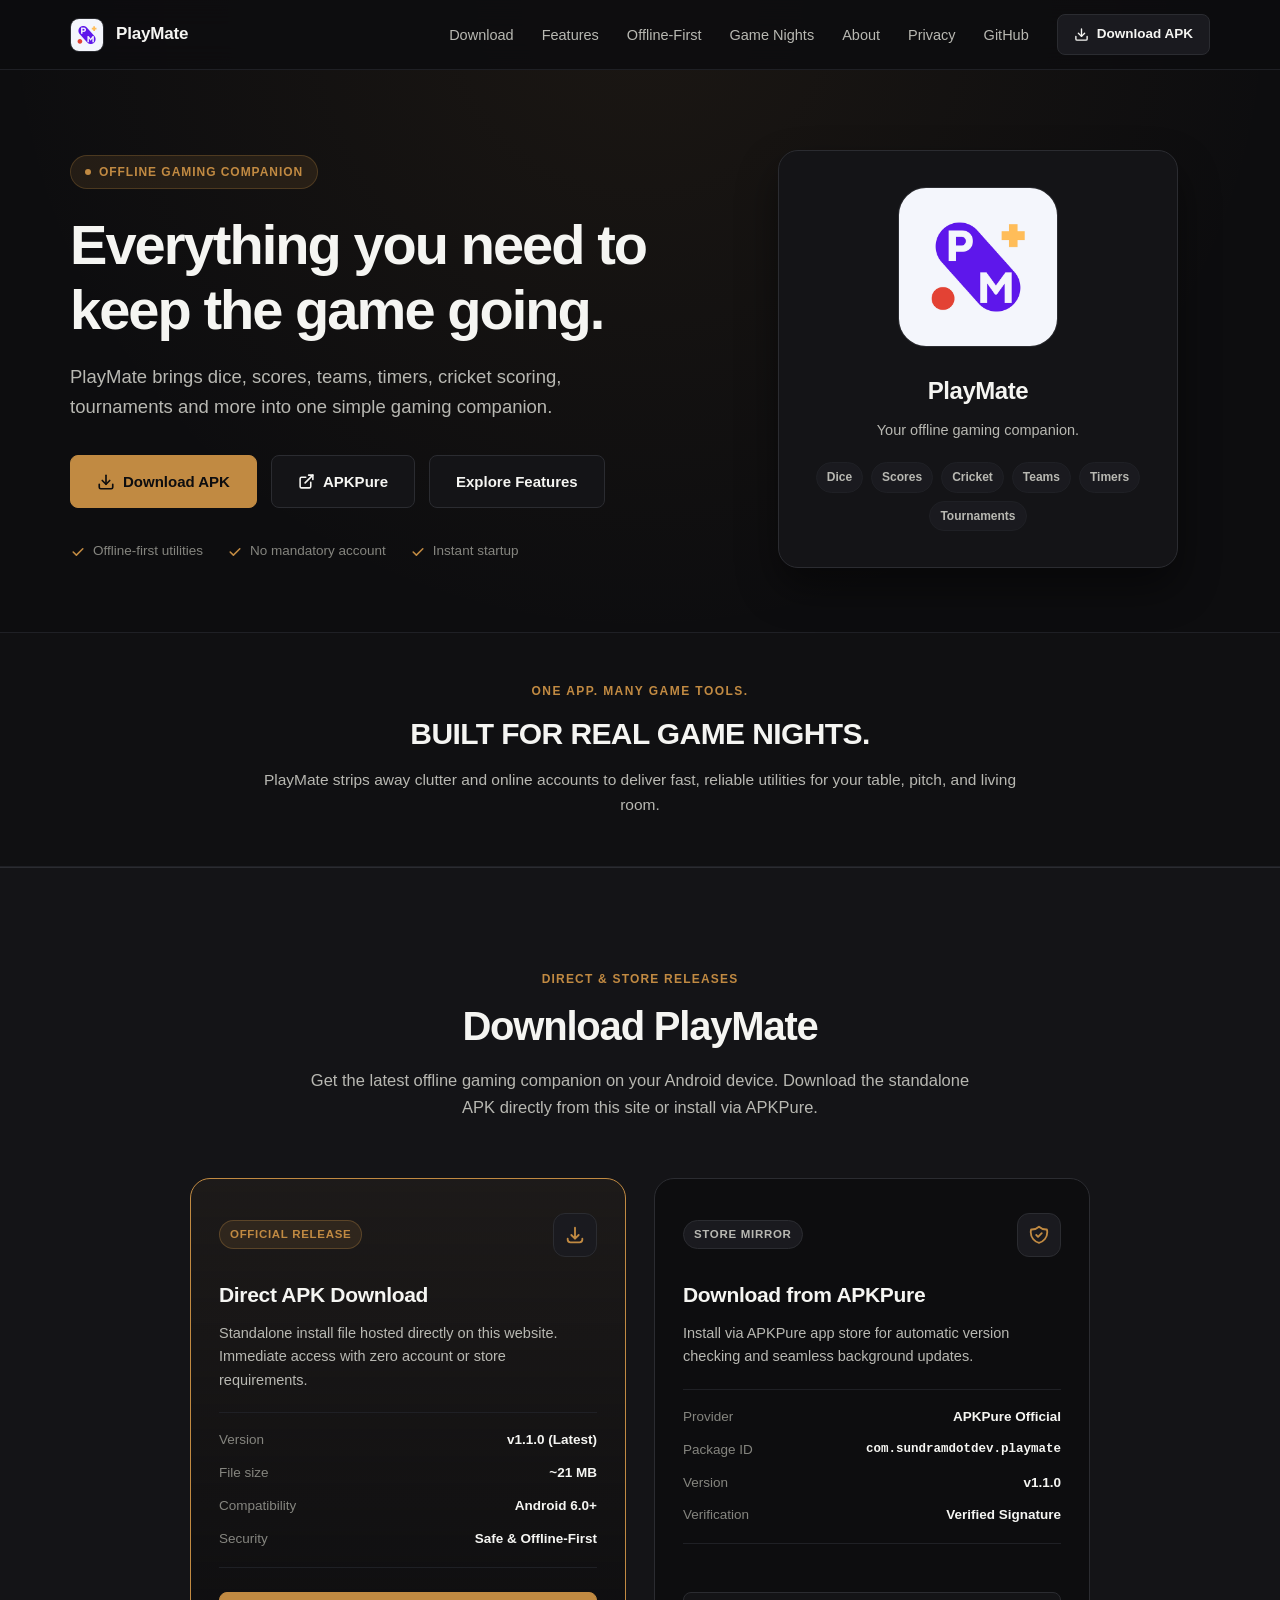
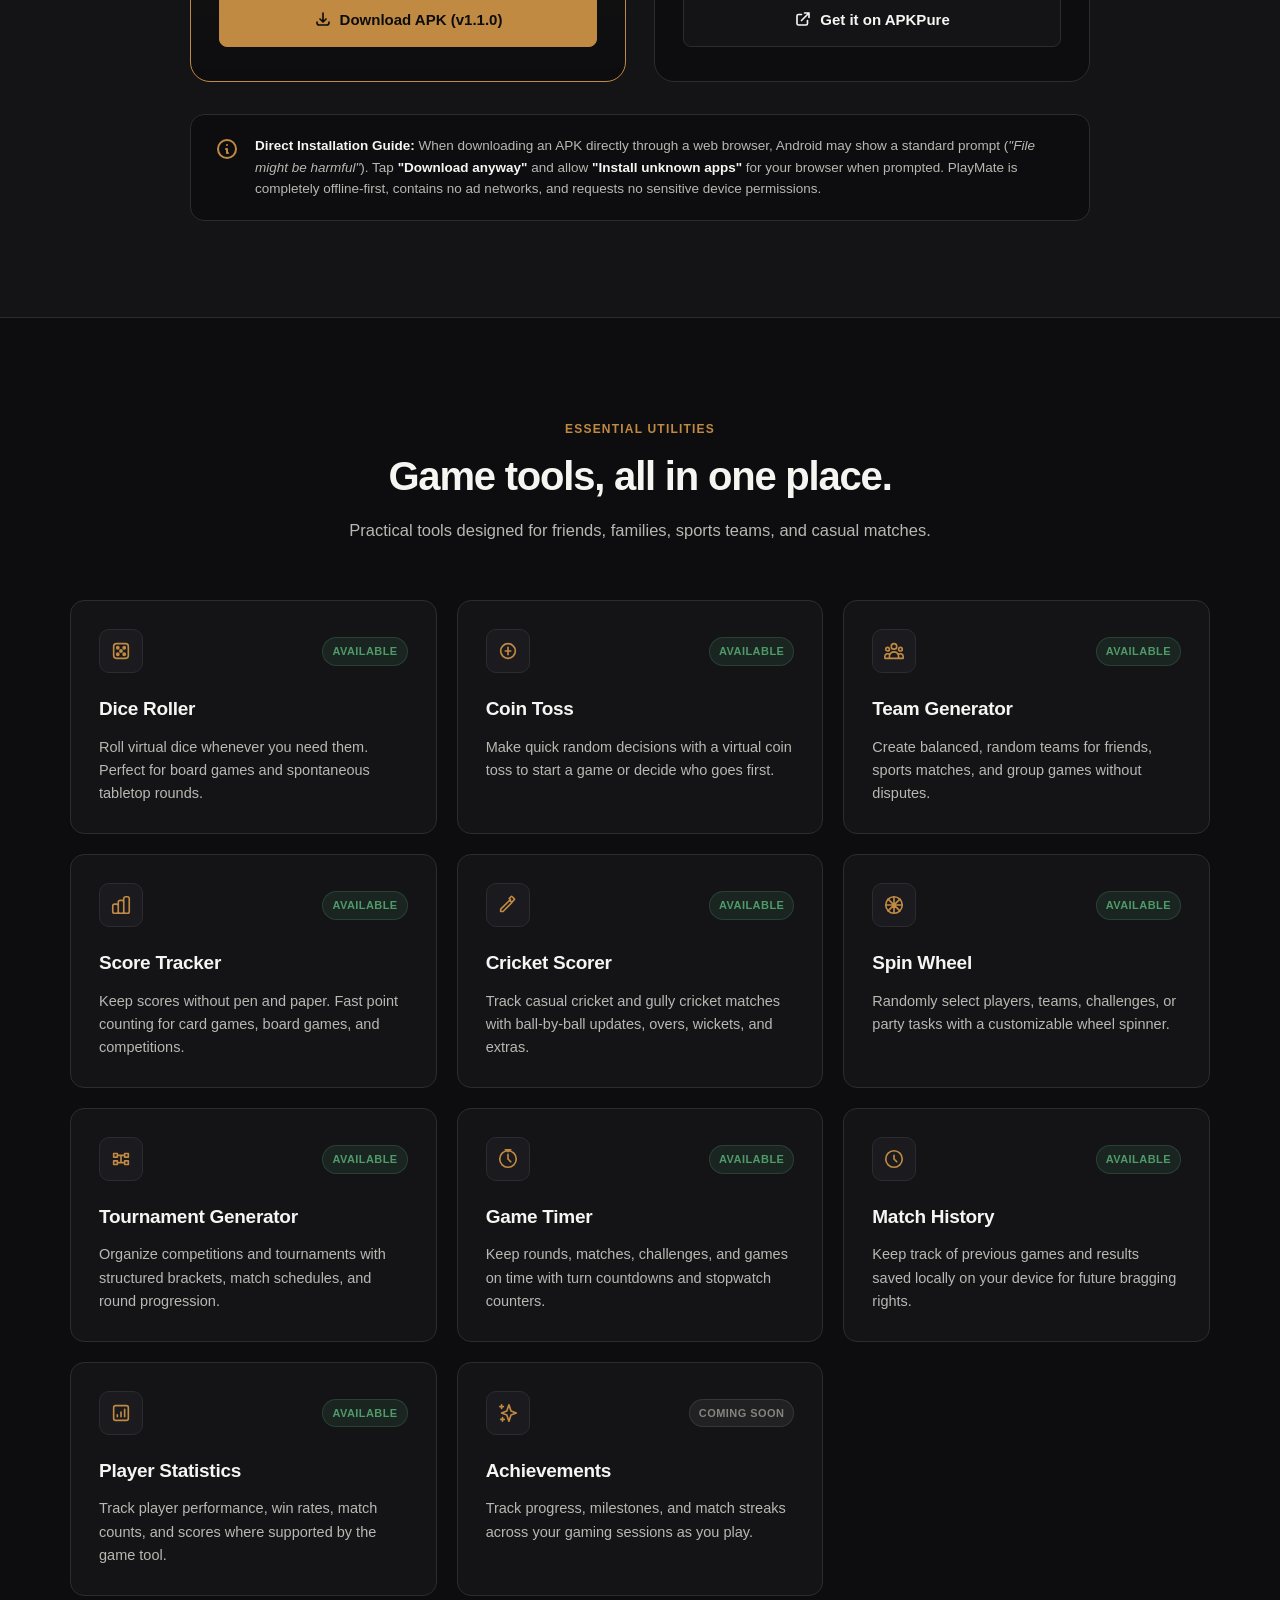
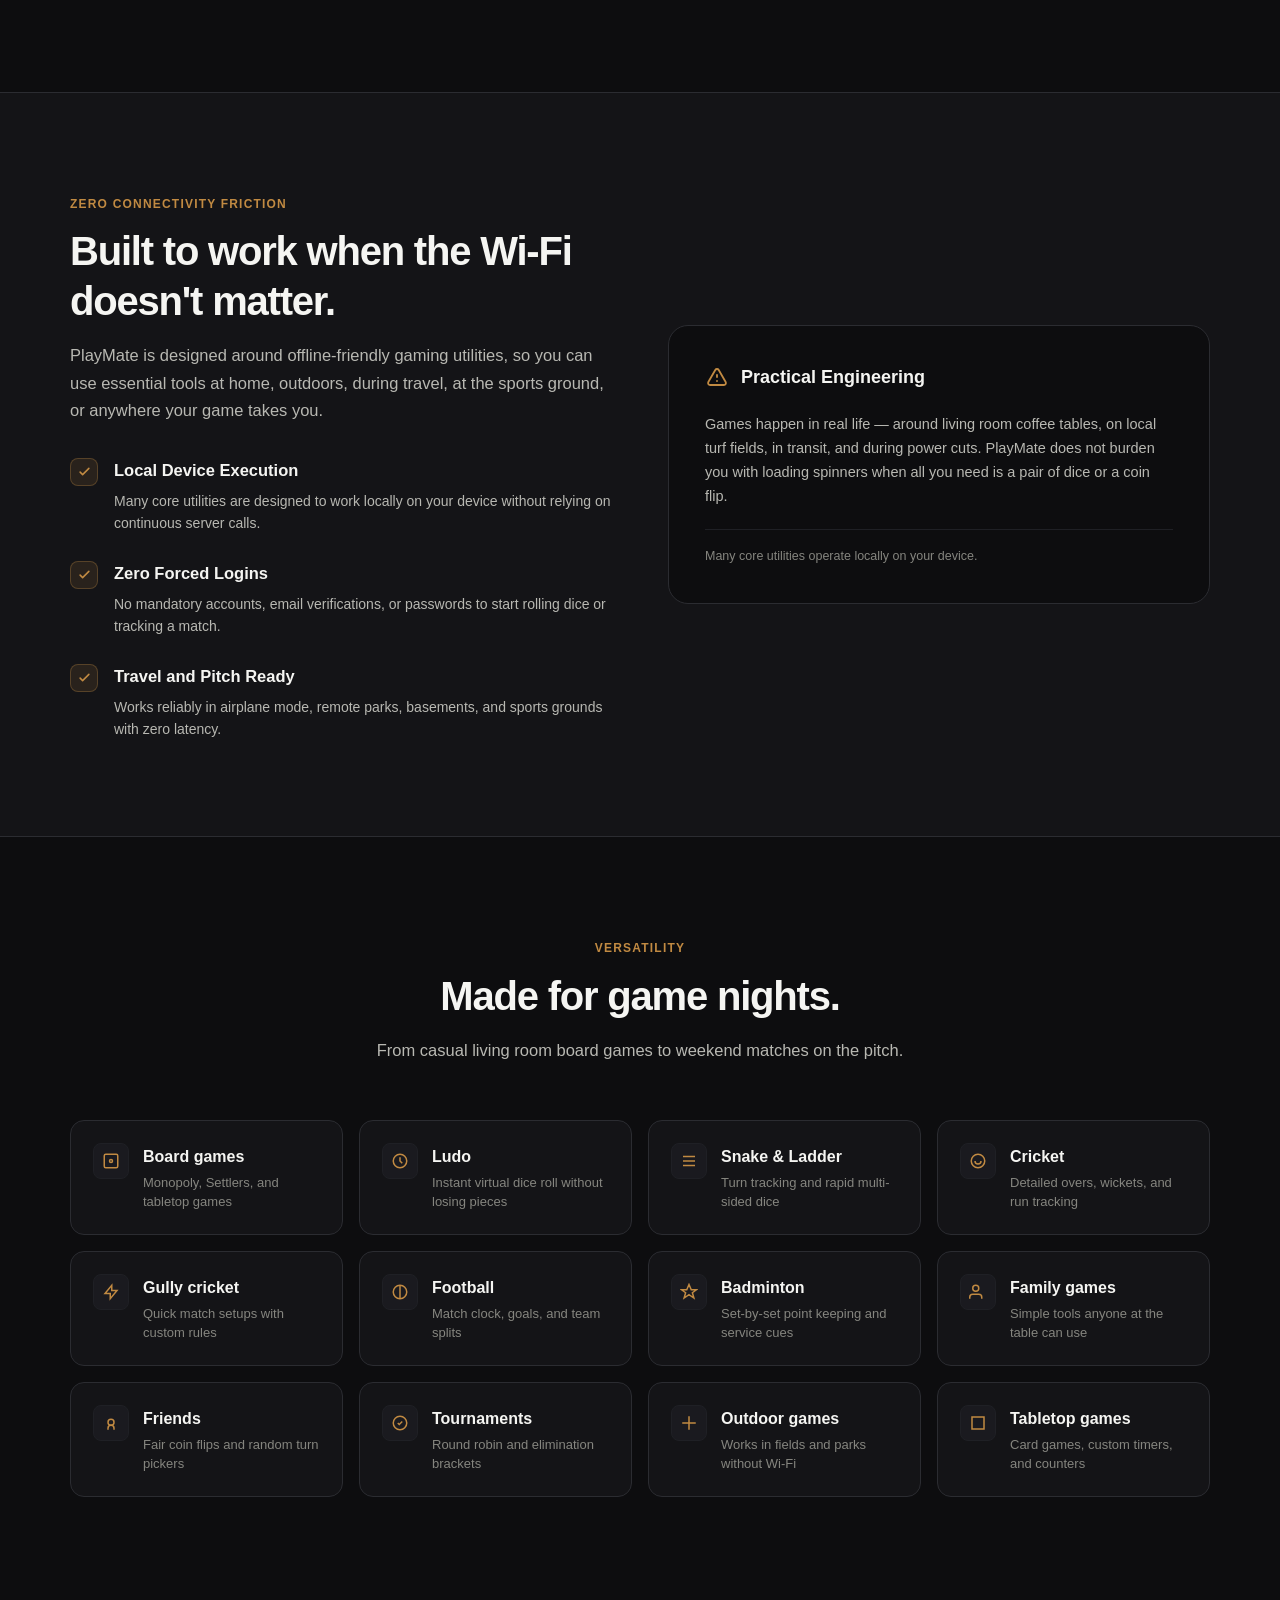
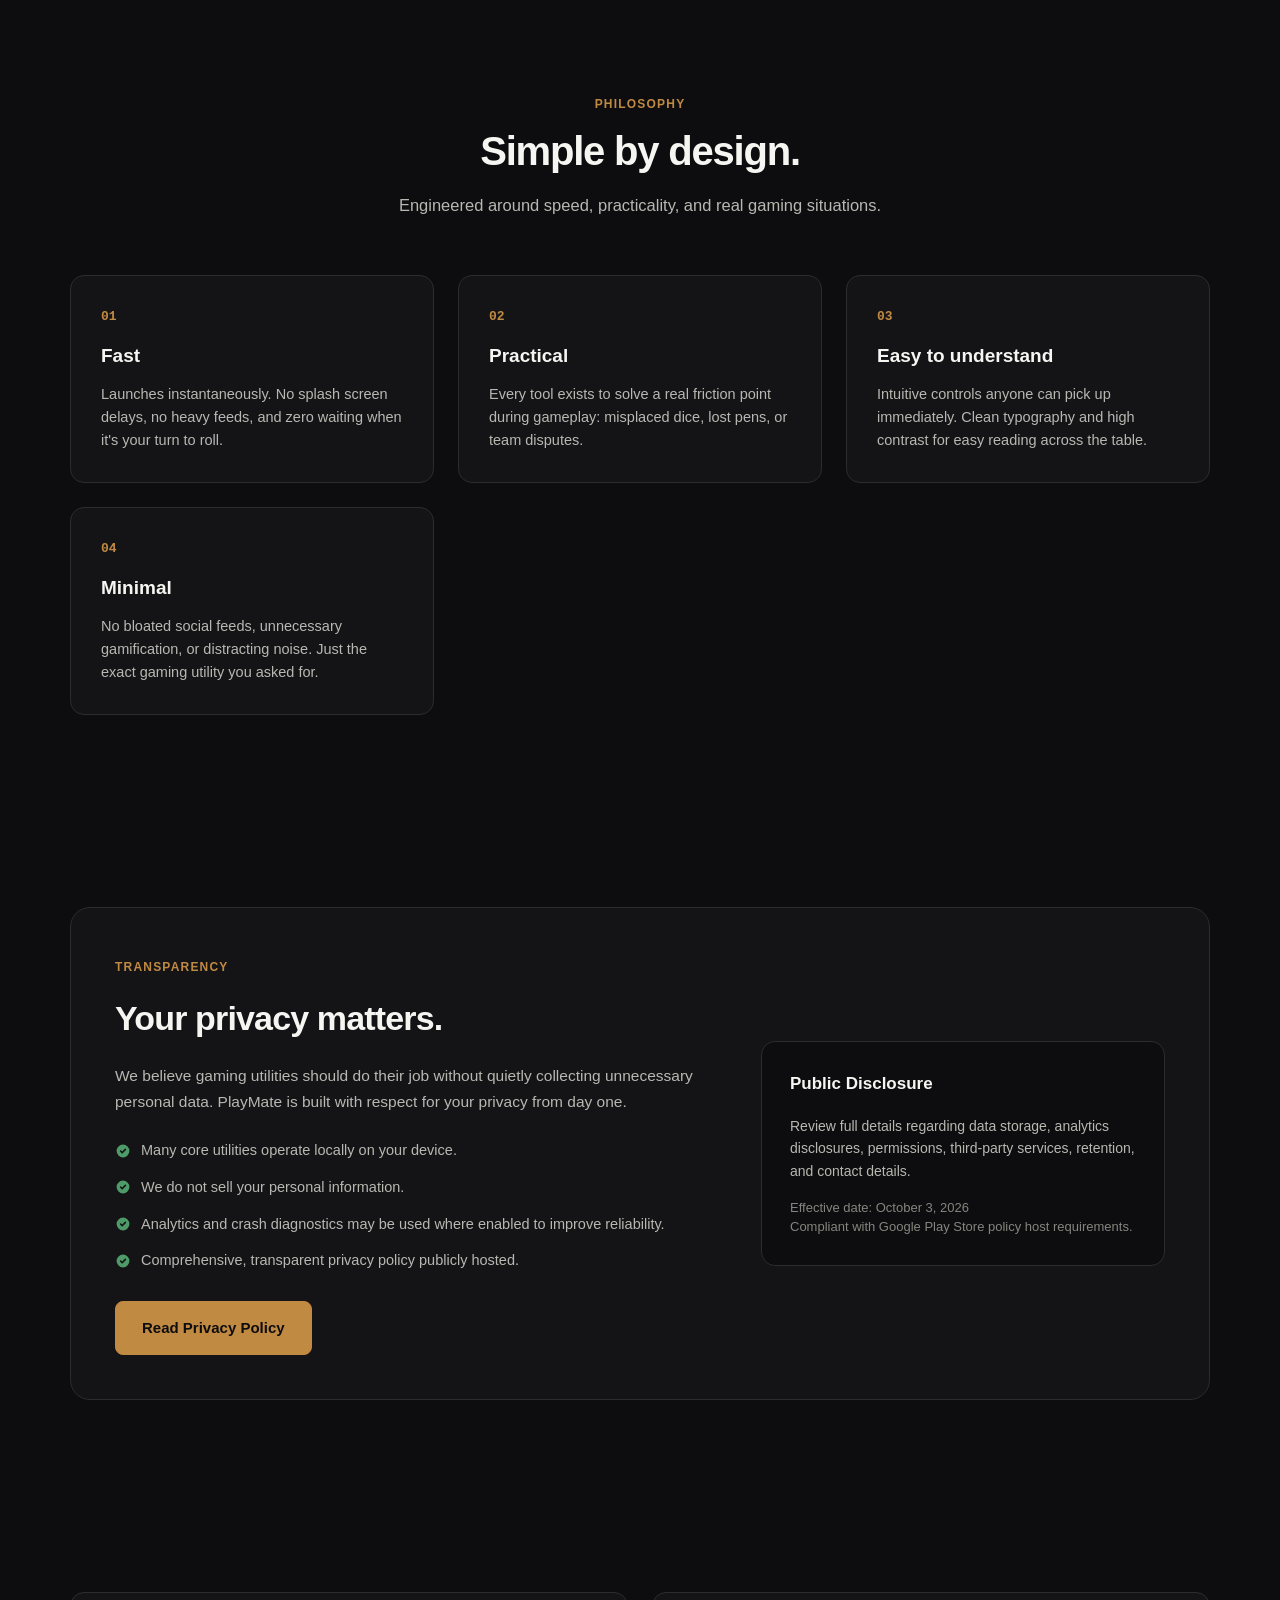
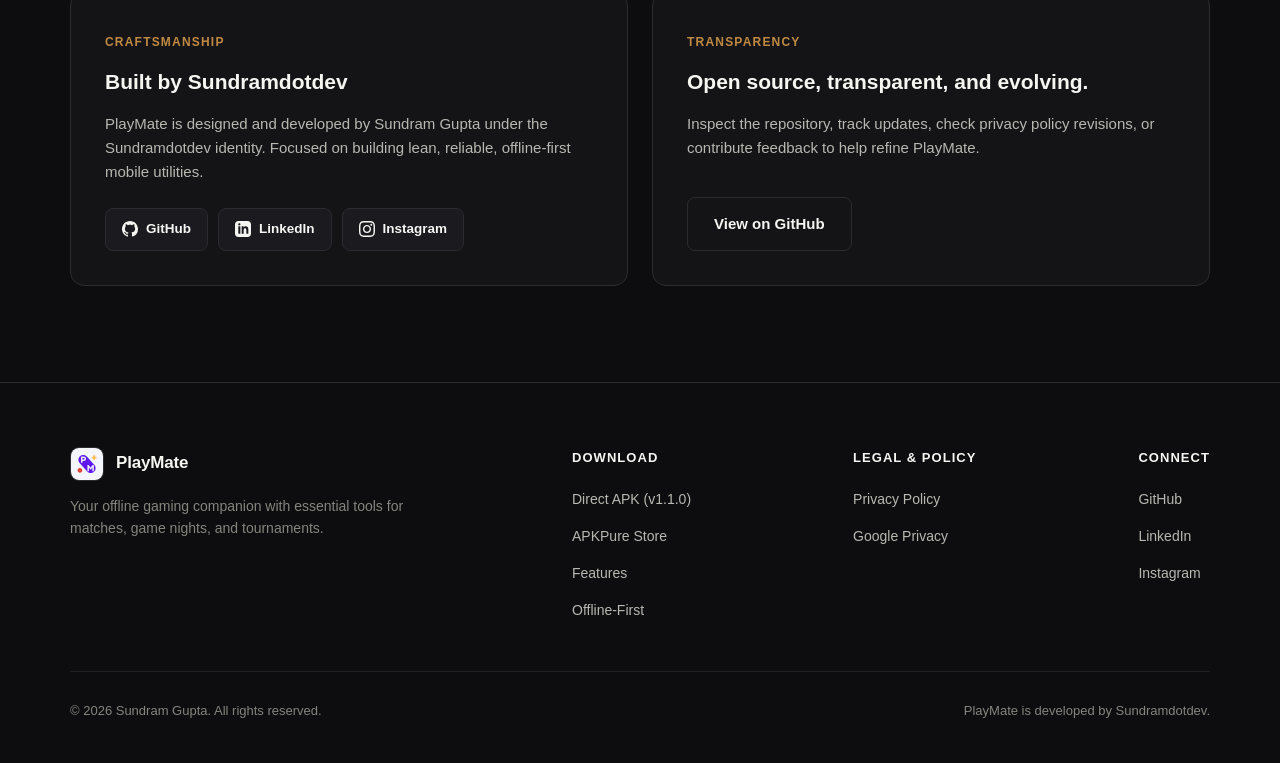
==== commit 0c66e944: "latest release and apkpure" ====
--- a/index.html
+++ b/index.html
@@ -101,6 +101,7 @@
       <!-- Navigation Links -->
       <nav aria-label="Main Navigation">
         <ul class="nav-links">
+          <li><a href="#download" class="nav-link">Download</a></li>
           <li><a href="#features" class="nav-link">Features</a></li>
           <li><a href="#offline" class="nav-link">Offline-First</a></li>
           <li><a href="#use-cases" class="nav-link">Game Nights</a></li>
@@ -117,8 +118,13 @@
             </a>
           </li>
           <li>
-            <a href="privacy-policy/" class="nav-cta">
-              <span>Privacy Policy</span>
+            <a href="#download" class="nav-cta">
+              <svg width="15" height="15" viewBox="0 0 24 24" fill="none" stroke="currentColor" stroke-width="2.2" stroke-linecap="round" stroke-linejoin="round" aria-hidden="true" style="margin-right: 2px;">
+                <path d="M21 15v4a2 2 0 0 1-2 2H5a2 2 0 0 1-2-2v-4"></path>
+                <polyline points="7 10 12 15 17 10"></polyline>
+                <line x1="12" y1="15" x2="12" y2="3"></line>
+              </svg>
+              <span>Download APK</span>
             </a>
           </li>
         </ul>
@@ -145,11 +151,29 @@
           </p>
 
           <div class="hero-actions">
-            <a href="#features" class="btn btn-primary">
-              Explore PlayMate
-            </a>
-            <a href="privacy-policy/" class="btn btn-secondary">
-              Privacy Policy
+            <a href="#download" class="btn btn-primary">
+              <svg width="18" height="18" viewBox="0 0 24 24" fill="none" stroke="currentColor" stroke-width="2.2" stroke-linecap="round" stroke-linejoin="round" aria-hidden="true">
+                <path d="M21 15v4a2 2 0 0 1-2 2H5a2 2 0 0 1-2-2v-4"></path>
+                <polyline points="7 10 12 15 17 10"></polyline>
+                <line x1="12" y1="15" x2="12" y2="3"></line>
+              </svg>
+              <span>Download APK</span>
+            </a>
+            <a
+              href="https://apkpure.net/playmate/com.sundramdotdev.playmate"
+              class="btn btn-secondary"
+              target="_blank"
+              rel="noopener noreferrer"
+            >
+              <svg width="17" height="17" viewBox="0 0 24 24" fill="none" stroke="currentColor" stroke-width="2.2" stroke-linecap="round" stroke-linejoin="round" aria-hidden="true">
+                <path d="M18 13v6a2 2 0 0 1-2 2H5a2 2 0 0 1-2-2V8a2 2 0 0 1 2-2h6"></path>
+                <polyline points="15 3 21 3 21 9"></polyline>
+                <line x1="10" y1="14" x2="21" y2="3"></line>
+              </svg>
+              <span>APKPure</span>
+            </a>
+            <a href="#features" class="btn btn-secondary">
+              Explore Features
             </a>
           </div>
 
@@ -211,6 +235,129 @@
         <p class="trust-desc">
           PlayMate strips away clutter and online accounts to deliver fast, reliable utilities for your table, pitch, and living room.
         </p>
+      </div>
+    </section>
+
+    <!-- SECTION 3B — DOWNLOAD RELEASES -->
+    <section id="download" class="section download-section" aria-labelledby="download-title">
+      <div class="container">
+        <div class="section-header center">
+          <span class="section-tag">Direct & Store Releases</span>
+          <h2 id="download-title" class="section-title">Download PlayMate</h2>
+          <p class="section-subtitle">
+            Get the latest offline gaming companion on your Android device. Download the standalone APK directly from this site or install via APKPure.
+          </p>
+        </div>
+
+        <div class="download-grid">
+          <!-- Direct APK Download Card -->
+          <article class="download-card featured">
+            <div class="download-card-header">
+              <span class="download-badge">Official Release</span>
+              <div class="download-icon-wrap" aria-hidden="true">
+                <svg fill="none" viewBox="0 0 24 24" stroke-width="2" stroke="currentColor">
+                  <path stroke-linecap="round" stroke-linejoin="round" d="M4 16v1a3 3 0 003 3h10a3 3 0 003-3v-1m-4-4l-4 4m0 0l-4-4m4 4V4"></path>
+                </svg>
+              </div>
+            </div>
+
+            <h3 class="download-card-title">Direct APK Download</h3>
+            <p class="download-card-desc">
+              Standalone install file hosted directly on this website. Immediate access with zero account or store requirements.
+            </p>
+
+            <div class="download-meta-list">
+              <div class="download-meta-item">
+                <span class="meta-label">Version</span>
+                <span class="meta-value">v1.1.0 (Latest)</span>
+              </div>
+              <div class="download-meta-item">
+                <span class="meta-label">File size</span>
+                <span class="meta-value">~21 MB</span>
+              </div>
+              <div class="download-meta-item">
+                <span class="meta-label">Compatibility</span>
+                <span class="meta-value">Android 6.0+</span>
+              </div>
+              <div class="download-meta-item">
+                <span class="meta-label">Security</span>
+                <span class="meta-value">Safe & Offline-First</span>
+              </div>
+            </div>
+
+            <a
+              href="latest-releases/PlayMate-v1.1.0.apk"
+              download="PlayMate-v1.1.0.apk"
+              class="btn btn-primary download-btn"
+            >
+              <svg fill="none" viewBox="0 0 24 24" stroke-width="2.2" stroke="currentColor" aria-hidden="true">
+                <path stroke-linecap="round" stroke-linejoin="round" d="M4 16v1a3 3 0 003 3h10a3 3 0 003-3v-1m-4-4l-4 4m0 0l-4-4m4 4V4"></path>
+              </svg>
+              <span>Download APK (v1.1.0)</span>
+            </a>
+          </article>
+
+          <!-- APKPure Store Mirror Card -->
+          <article class="download-card">
+            <div class="download-card-header">
+              <span class="download-badge store">Store Mirror</span>
+              <div class="download-icon-wrap" aria-hidden="true">
+                <svg fill="none" viewBox="0 0 24 24" stroke-width="2" stroke="currentColor">
+                  <path stroke-linecap="round" stroke-linejoin="round" d="M9 12l2 2 4-4m5.618-4.016A11.955 11.955 0 0112 2.944a11.955 11.955 0 01-8.618 3.04A12.02 12.02 0 003 9c0 5.591 3.824 10.29 9 11.622 5.176-1.332 9-6.03 9-11.622 0-1.042-.133-2.052-.382-3.016z"></path>
+                </svg>
+              </div>
+            </div>
+
+            <h3 class="download-card-title">Download from APKPure</h3>
+            <p class="download-card-desc">
+              Install via APKPure app store for automatic version checking and seamless background updates.
+            </p>
+
+            <div class="download-meta-list">
+              <div class="download-meta-item">
+                <span class="meta-label">Provider</span>
+                <span class="meta-value">APKPure Official</span>
+              </div>
+              <div class="download-meta-item">
+                <span class="meta-label">Package ID</span>
+                <span class="meta-value font-mono">com.sundramdotdev.playmate</span>
+              </div>
+              <div class="download-meta-item">
+                <span class="meta-label">Version</span>
+                <span class="meta-value">v1.1.0</span>
+              </div>
+              <div class="download-meta-item">
+                <span class="meta-label">Verification</span>
+                <span class="meta-value">Verified Signature</span>
+              </div>
+            </div>
+
+            <a
+              href="https://apkpure.net/playmate/com.sundramdotdev.playmate"
+              target="_blank"
+              rel="noopener noreferrer"
+              class="btn btn-secondary download-btn"
+            >
+              <svg fill="none" viewBox="0 0 24 24" stroke-width="2.2" stroke="currentColor" aria-hidden="true">
+                <path stroke-linecap="round" stroke-linejoin="round" d="M10 6H6a2 2 0 00-2 2v10a2 2 0 002 2h10a2 2 0 002-2v-4M14 4h6m0 0v6m0-6L10 14"></path>
+              </svg>
+              <span>Get it on APKPure</span>
+            </a>
+          </article>
+        </div>
+
+        <!-- Android Installation Help Note -->
+        <div class="download-note">
+          <div class="download-note-icon" aria-hidden="true">
+            <svg fill="none" viewBox="0 0 24 24" stroke-width="2" stroke="currentColor">
+              <path stroke-linecap="round" stroke-linejoin="round" d="M13 16h-1v-4h-1m1-4h.01M21 12a9 9 0 11-18 0 9 9 0 0118 0z"></path>
+            </svg>
+          </div>
+          <div class="download-note-text">
+            <strong>Direct Installation Guide:</strong>
+            When downloading an APK directly through a web browser, Android may show a standard prompt (<em>"File might be harmful"</em>). Tap <strong>"Download anyway"</strong> and allow <strong>"Install unknown apps"</strong> for your browser when prompted. PlayMate is completely offline-first, contains no ad networks, and requests no sensitive device permissions.
+          </div>
+        </div>
       </div>
     </section>
 
@@ -793,12 +940,20 @@
         </div>
 
         <div class="footer-nav-col">
-          <h4>Product</h4>
+          <h4>Download</h4>
           <ul class="footer-nav-links">
+            <li><a href="#download">Direct APK (v1.1.0)</a></li>
+            <li>
+              <a
+                href="https://apkpure.net/playmate/com.sundramdotdev.playmate"
+                target="_blank"
+                rel="noopener noreferrer"
+              >
+                APKPure Store
+              </a>
+            </li>
             <li><a href="#features">Features</a></li>
             <li><a href="#offline">Offline-First</a></li>
-            <li><a href="#use-cases">Game Nights</a></li>
-            <li><a href="#philosophy">About</a></li>
           </ul>
         </div>
 
--- a/css/styles.css
+++ b/css/styles.css
@@ -540,6 +540,181 @@
   font-size: 16.5px;
   color: var(--text-secondary);
   line-height: 1.65;
+}
+
+/* -------------------------------------------------------------
+   Download Releases Section
+   ------------------------------------------------------------- */
+.download-section {
+  background: var(--surface);
+  border-top: 1px solid var(--border);
+  border-bottom: 1px solid var(--border);
+}
+
+.download-grid {
+  display: grid;
+  grid-template-columns: repeat(auto-fit, minmax(320px, 1fr));
+  gap: 28px;
+  max-width: 900px;
+  margin-inline: auto;
+  margin-bottom: 32px;
+}
+
+.download-card {
+  background: var(--bg);
+  border: 1px solid var(--border);
+  border-radius: var(--radius-lg);
+  padding: 34px 28px;
+  display: flex;
+  flex-direction: column;
+  position: relative;
+  transition: transform 0.15s ease, border-color 0.15s ease, box-shadow 0.15s ease;
+}
+
+.download-card:hover {
+  border-color: rgba(193, 138, 66, 0.45);
+  transform: translateY(-2px);
+  box-shadow: 0 12px 28px rgba(0, 0, 0, 0.35);
+}
+
+.download-card.featured {
+  border-color: var(--accent);
+  background: linear-gradient(180deg, rgba(193, 138, 66, 0.05) 0%, var(--bg) 100%);
+}
+
+.download-card-header {
+  display: flex;
+  align-items: center;
+  justify-content: space-between;
+  margin-bottom: 20px;
+}
+
+.download-badge {
+  font-size: 11.5px;
+  font-weight: 700;
+  letter-spacing: 0.06em;
+  text-transform: uppercase;
+  padding: 4px 10px;
+  border-radius: var(--radius-pill);
+  background: var(--accent-subtle);
+  border: 1px solid rgba(193, 138, 66, 0.3);
+  color: var(--accent);
+}
+
+.download-badge.store {
+  background: var(--surface-2);
+  border-color: var(--border);
+  color: var(--text-secondary);
+}
+
+.download-icon-wrap {
+  width: 44px;
+  height: 44px;
+  border-radius: 12px;
+  background: var(--surface-2);
+  border: 1px solid var(--border);
+  display: flex;
+  align-items: center;
+  justify-content: center;
+  color: var(--accent);
+}
+
+.download-icon-wrap svg {
+  width: 22px;
+  height: 22px;
+}
+
+.download-card-title {
+  margin: 0 0 10px;
+  font-size: 21px;
+  font-weight: 750;
+  letter-spacing: -0.015em;
+  color: var(--text);
+}
+
+.download-card-desc {
+  margin: 0 0 20px;
+  font-size: 14.5px;
+  color: var(--text-secondary);
+  line-height: 1.6;
+}
+
+.download-meta-list {
+  display: flex;
+  flex-direction: column;
+  gap: 10px;
+  padding: 16px 0;
+  border-top: 1px solid var(--border-subtle);
+  border-bottom: 1px solid var(--border-subtle);
+  margin-bottom: 24px;
+}
+
+.download-meta-item {
+  display: flex;
+  justify-content: space-between;
+  align-items: center;
+  font-size: 13.5px;
+}
+
+.meta-label {
+  color: var(--text-muted);
+}
+
+.meta-value {
+  color: var(--text);
+  font-weight: 600;
+}
+
+.meta-value.font-mono {
+  font-family: var(--font-mono);
+  font-size: 12.5px;
+}
+
+.download-btn {
+  width: 100%;
+  padding: 14px 20px;
+  font-size: 15px;
+  margin-top: auto;
+}
+
+.download-btn svg {
+  width: 18px;
+  height: 18px;
+}
+
+.download-note {
+  max-width: 900px;
+  margin-inline: auto;
+  background: var(--bg);
+  border: 1px solid var(--border);
+  border-radius: var(--radius-md);
+  padding: 20px 24px;
+  display: flex;
+  align-items: flex-start;
+  gap: 16px;
+}
+
+.download-note-icon {
+  width: 24px;
+  height: 24px;
+  color: var(--accent);
+  flex-shrink: 0;
+  margin-top: 2px;
+}
+
+.download-note-icon svg {
+  width: 24px;
+  height: 24px;
+}
+
+.download-note-text {
+  font-size: 13.5px;
+  color: var(--text-secondary);
+  line-height: 1.6;
+}
+
+.download-note-text strong {
+  color: var(--text);
 }
 
 /* -------------------------------------------------------------
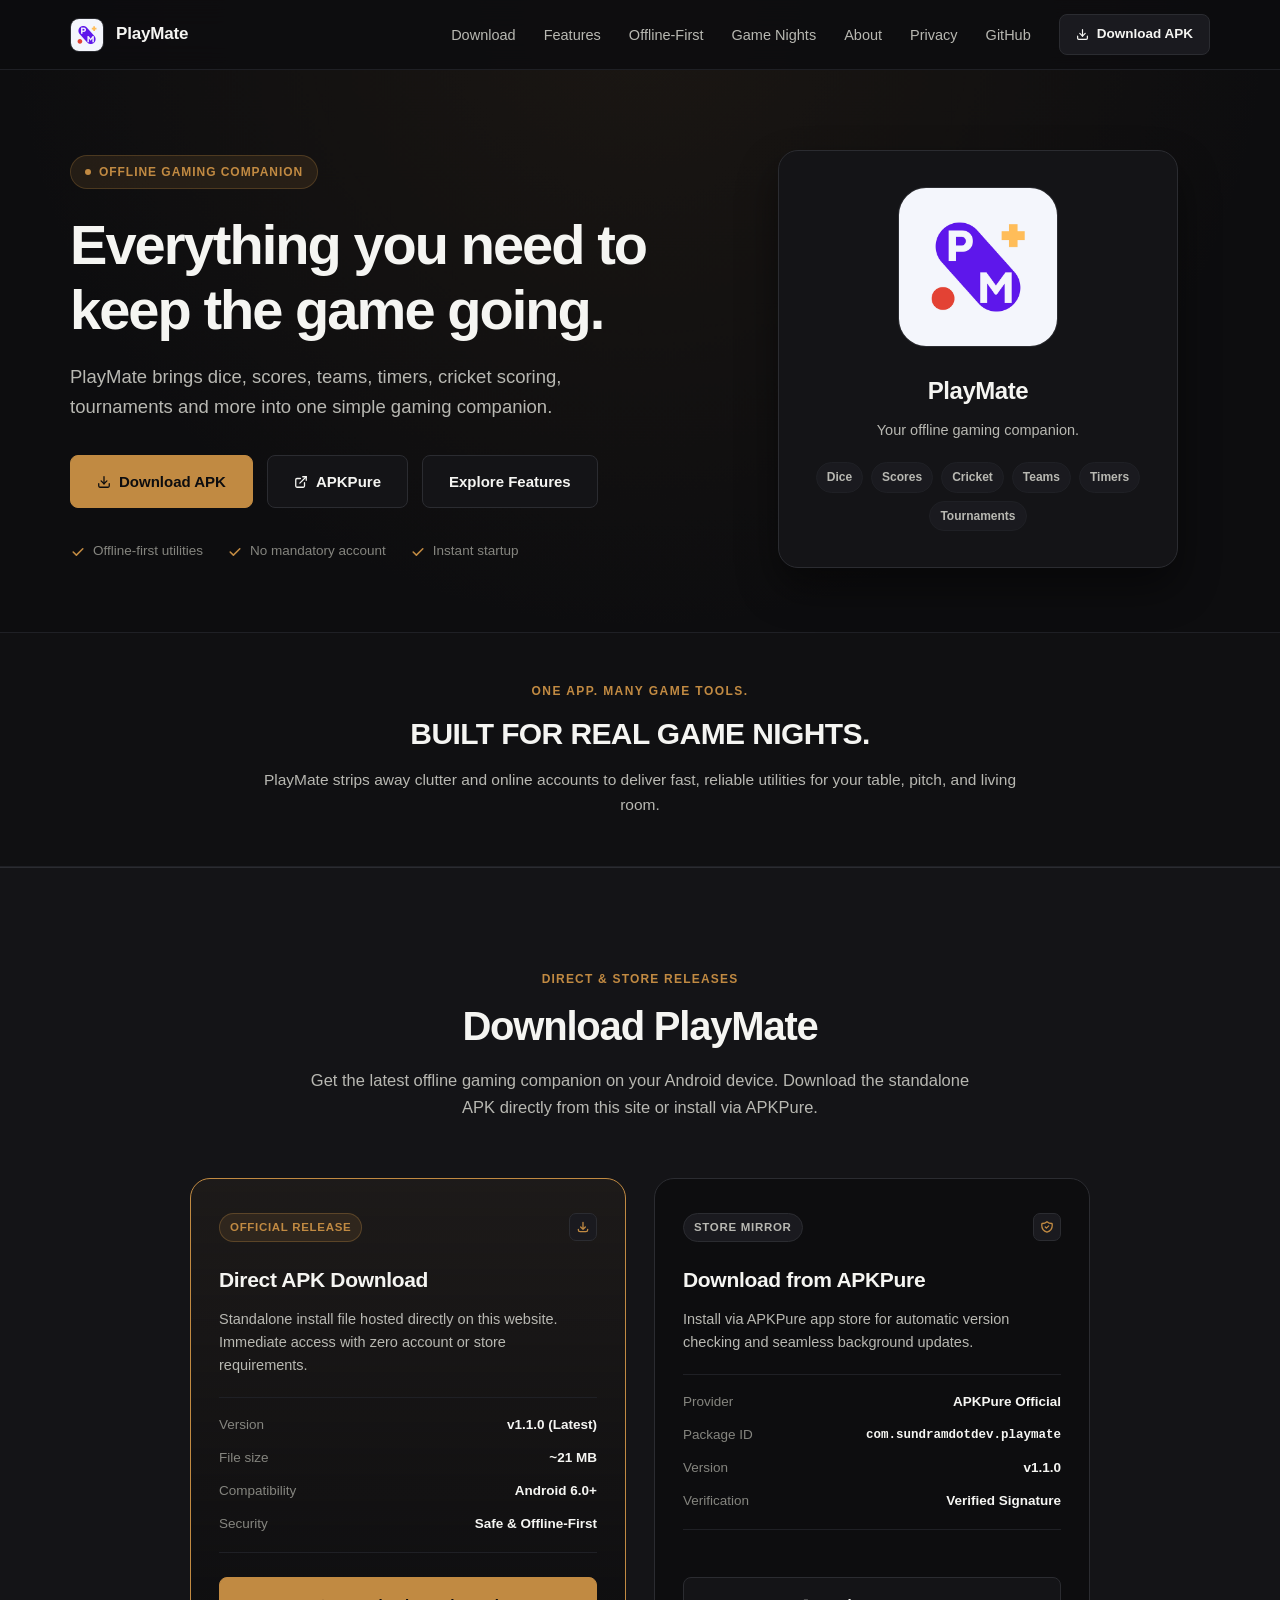
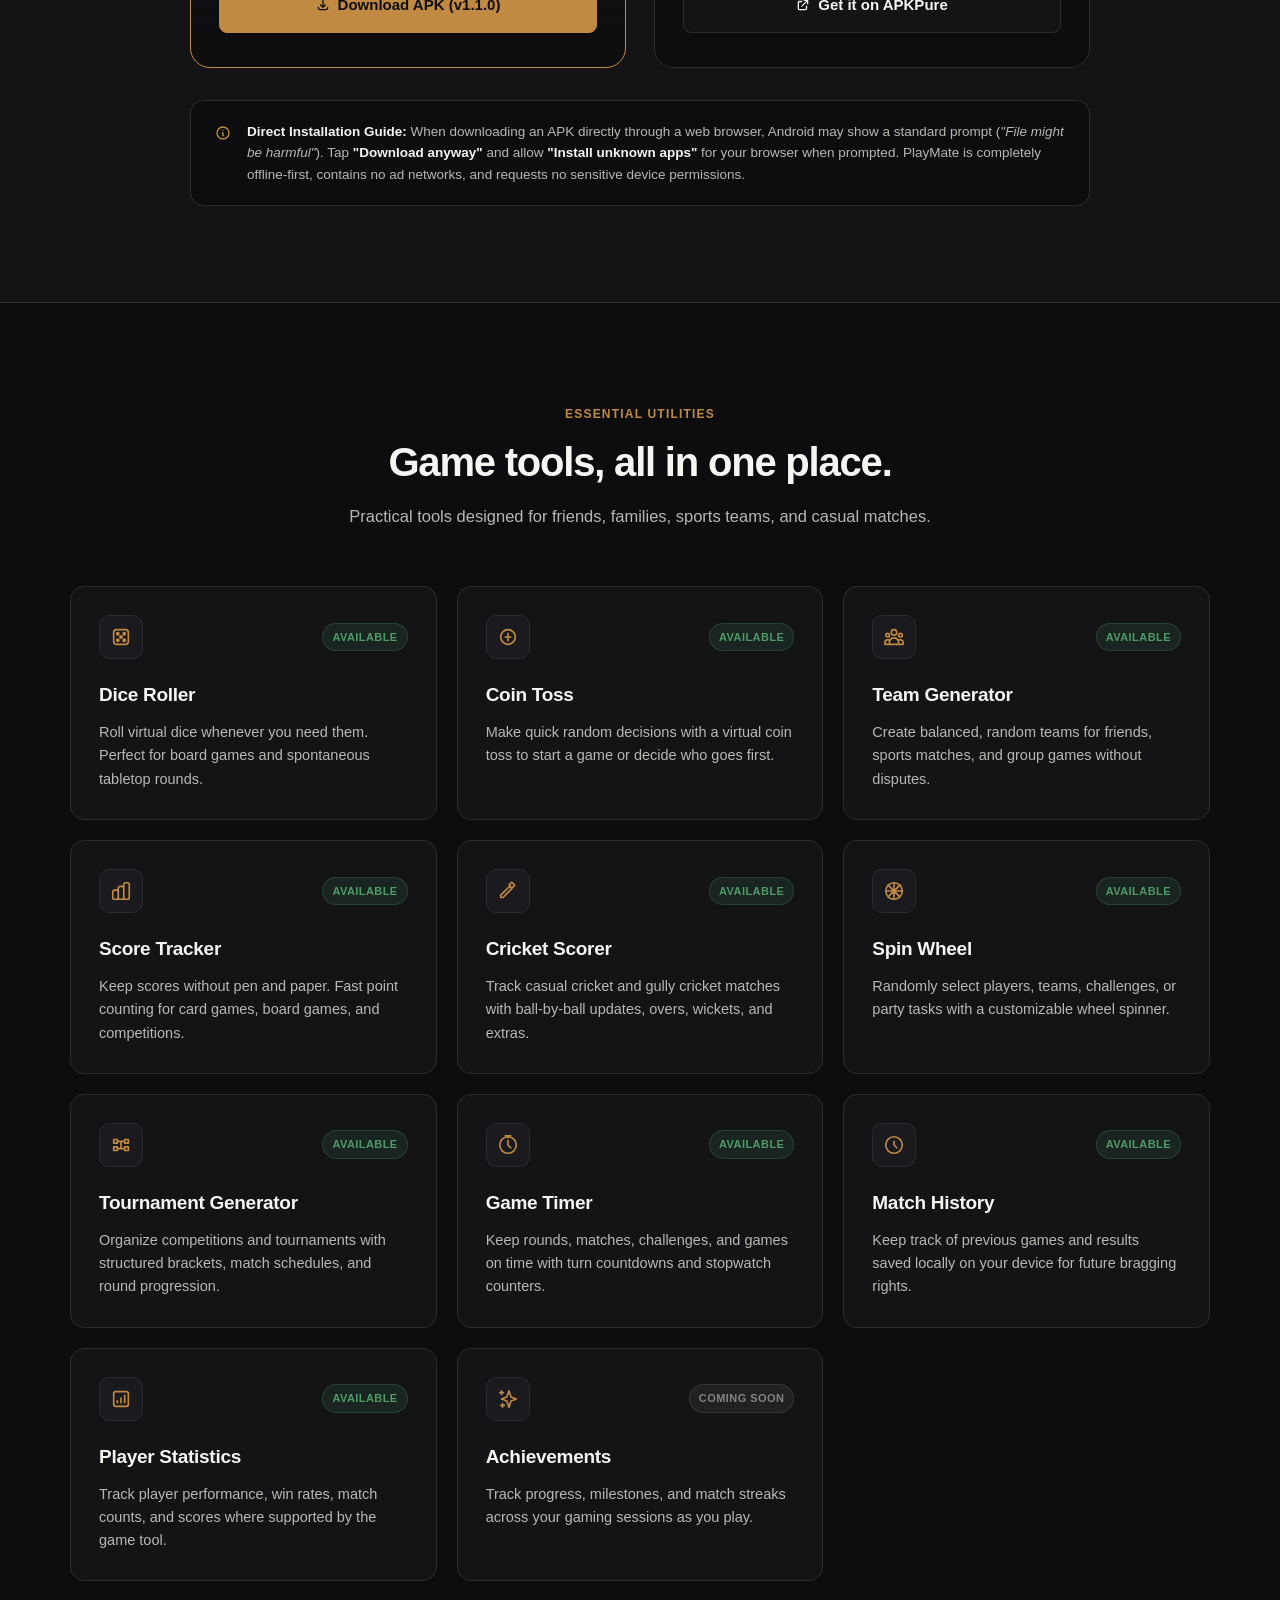
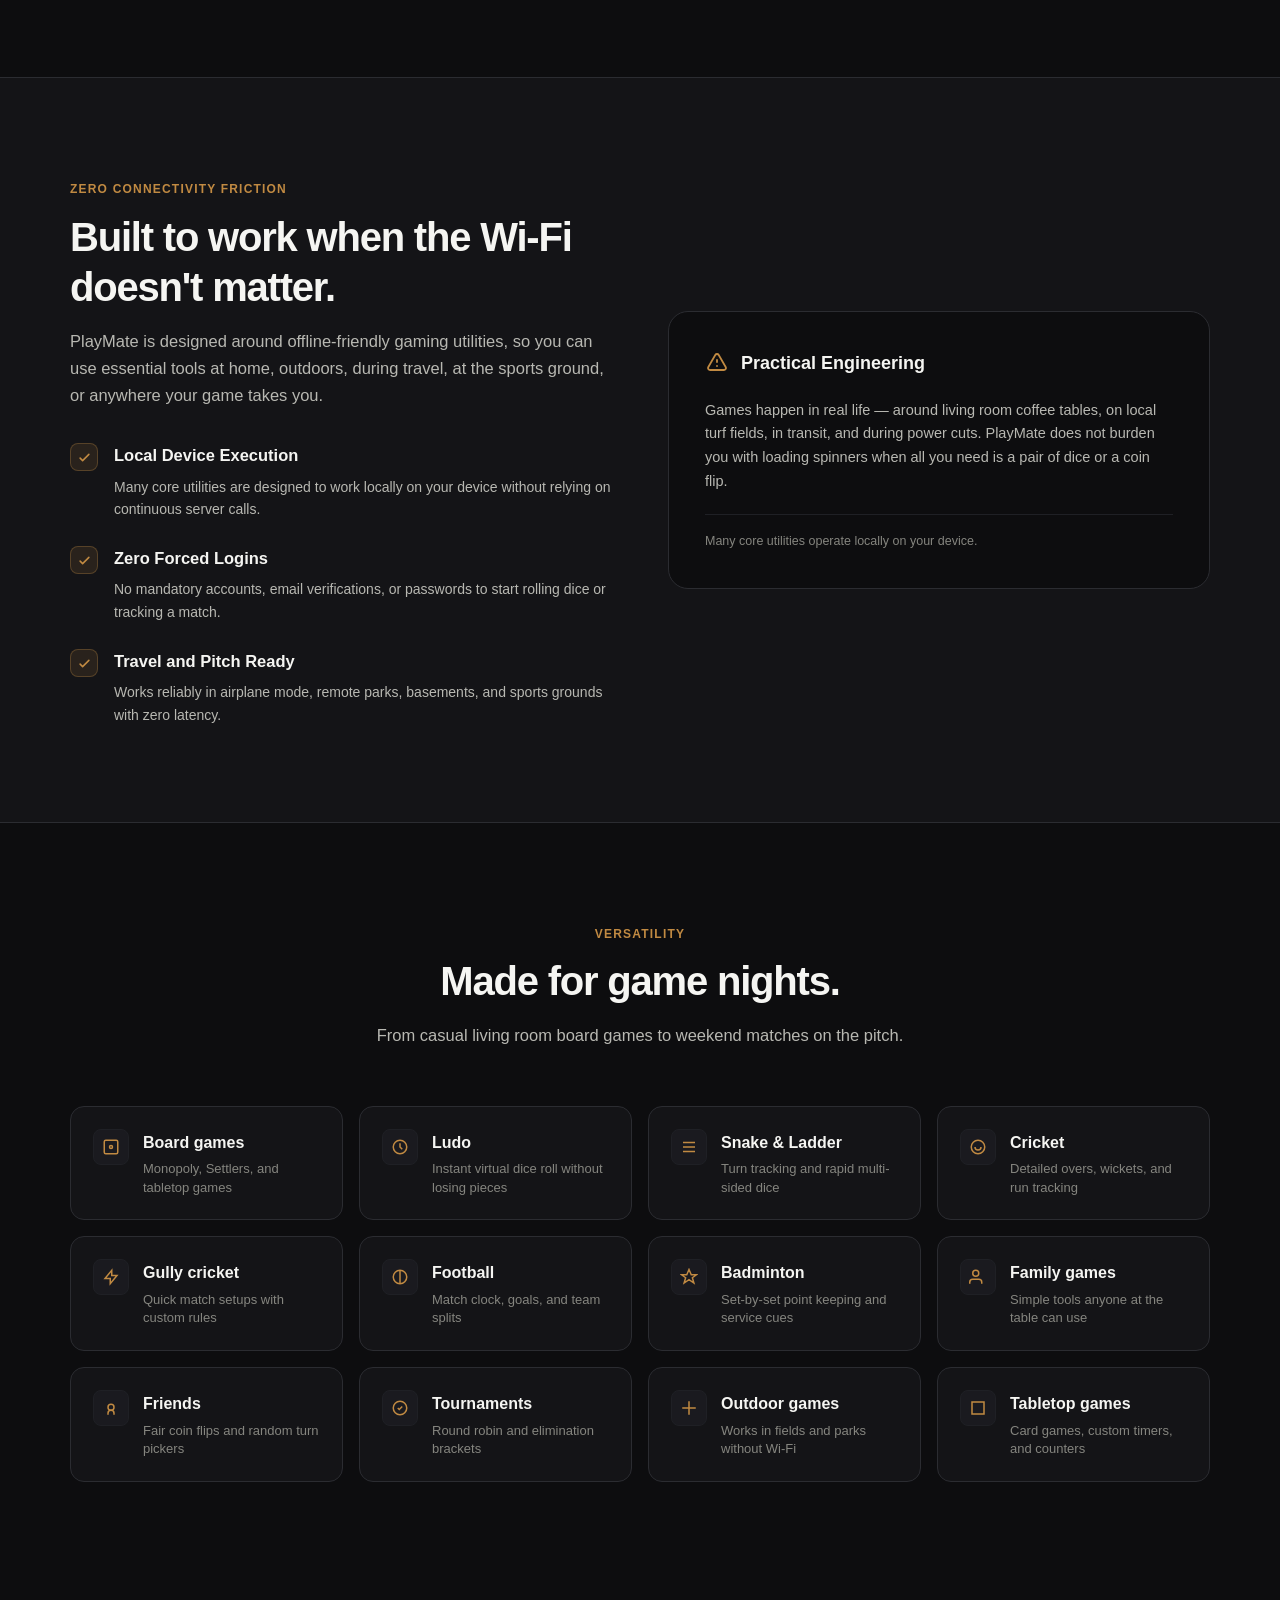
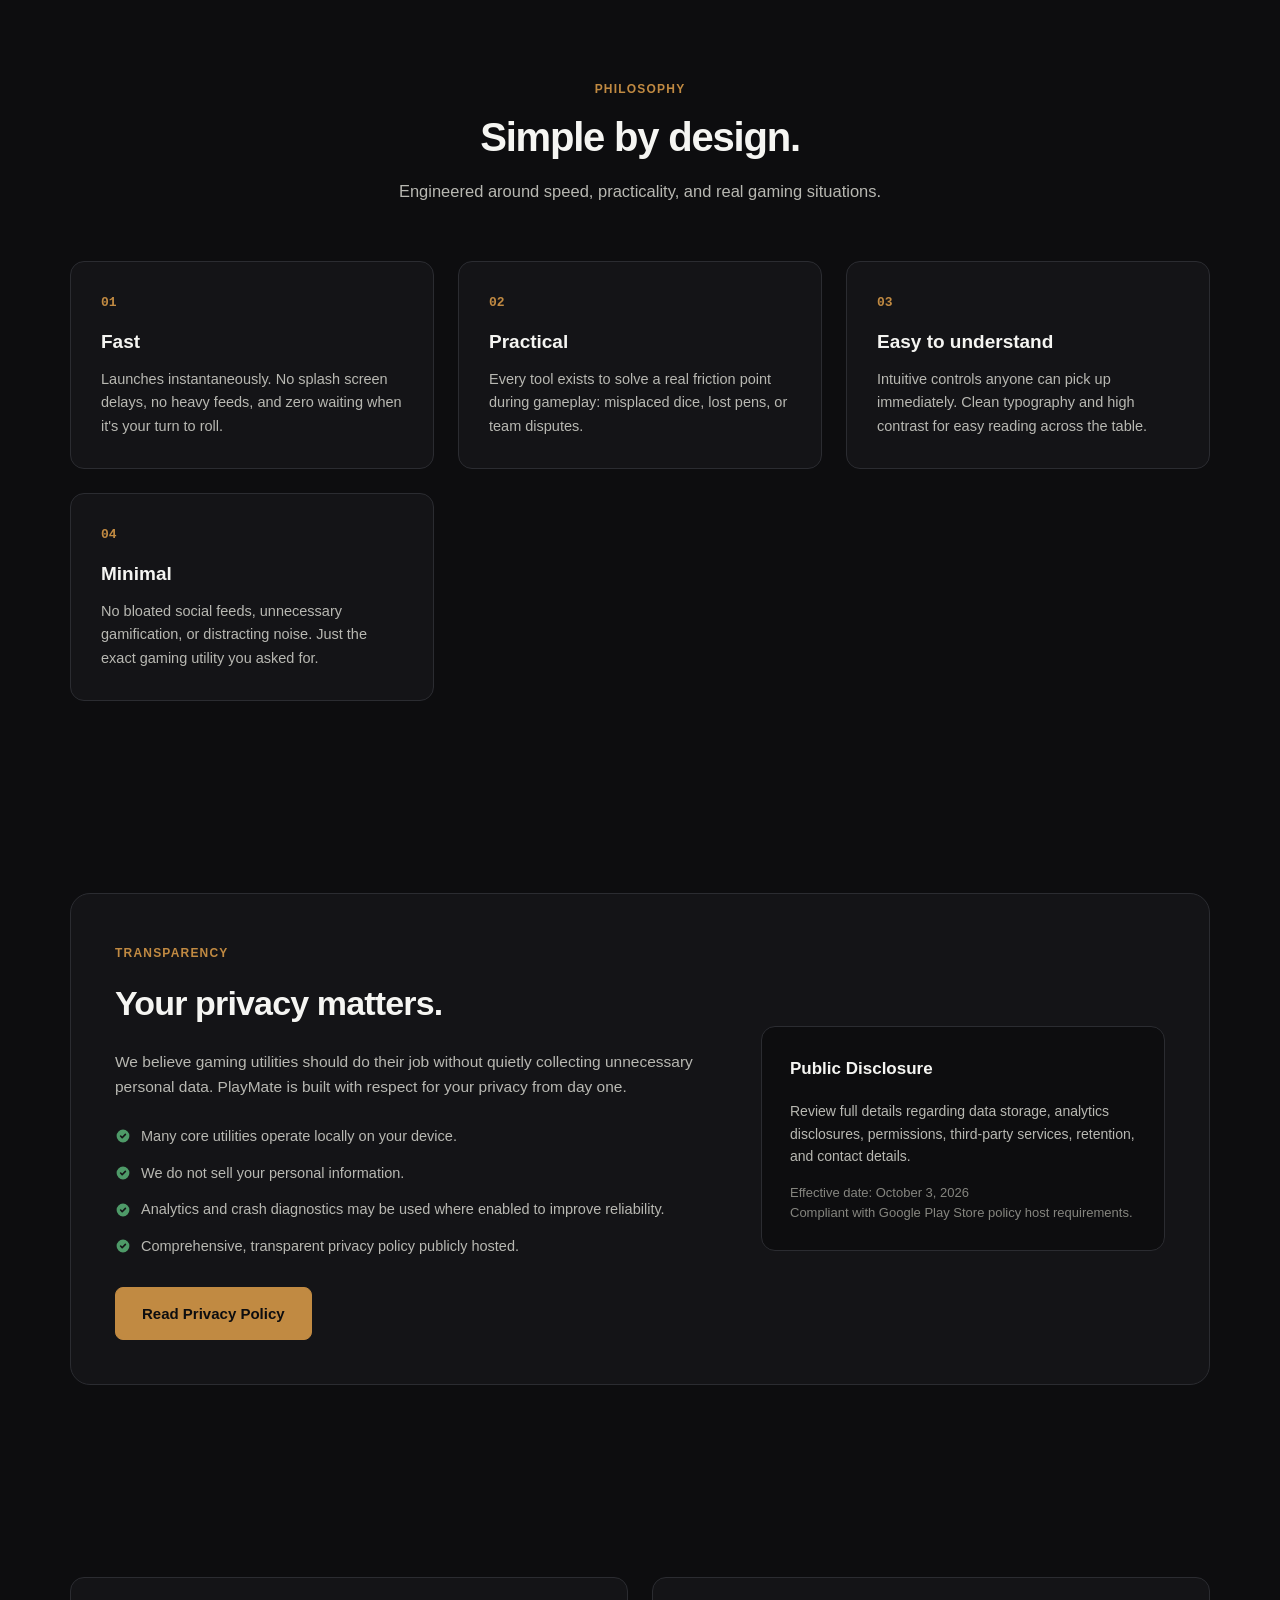
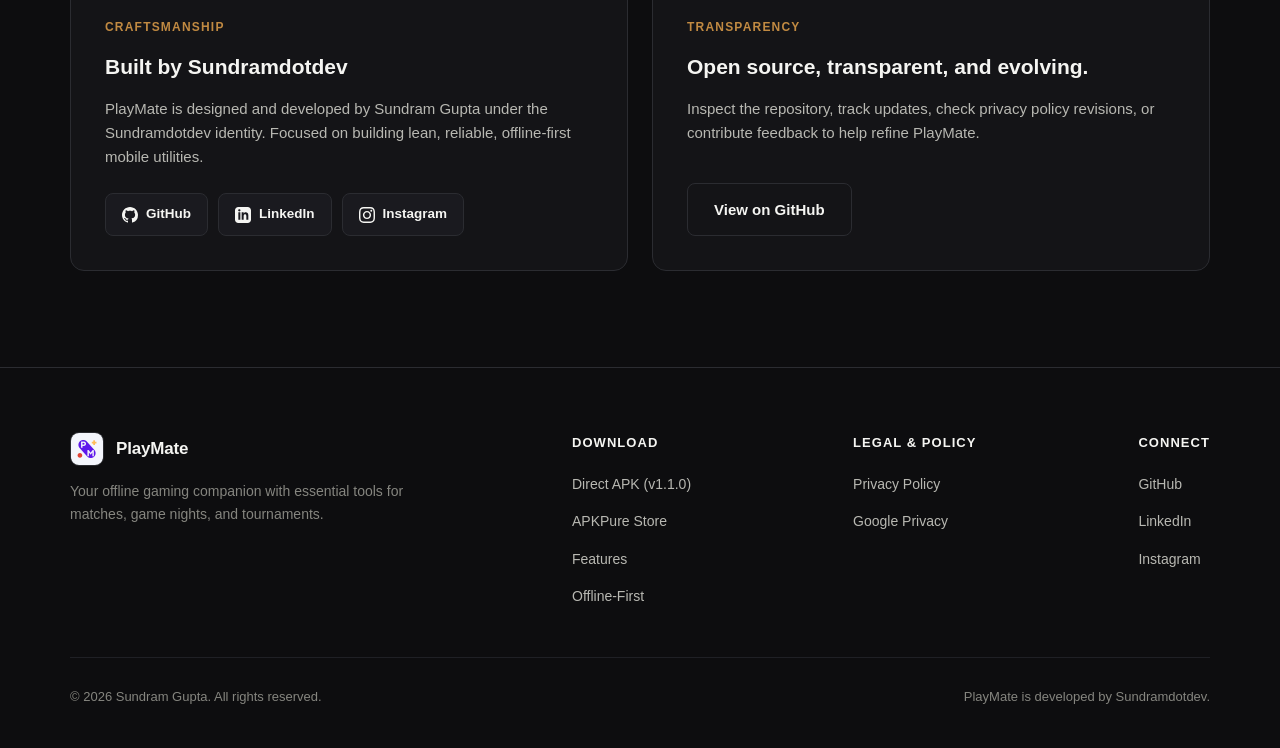
==== commit 7af9dece: "fix icons of download" ====
--- a/index.html
+++ b/index.html
@@ -119,7 +119,7 @@
           </li>
           <li>
             <a href="#download" class="nav-cta">
-              <svg width="15" height="15" viewBox="0 0 24 24" fill="none" stroke="currentColor" stroke-width="2.2" stroke-linecap="round" stroke-linejoin="round" aria-hidden="true" style="margin-right: 2px;">
+              <svg width="13" height="13" viewBox="0 0 24 24" fill="none" stroke="currentColor" stroke-width="2.2" stroke-linecap="round" stroke-linejoin="round" aria-hidden="true" style="margin-right: 2px;">
                 <path d="M21 15v4a2 2 0 0 1-2 2H5a2 2 0 0 1-2-2v-4"></path>
                 <polyline points="7 10 12 15 17 10"></polyline>
                 <line x1="12" y1="15" x2="12" y2="3"></line>
@@ -152,7 +152,7 @@
 
           <div class="hero-actions">
             <a href="#download" class="btn btn-primary">
-              <svg width="18" height="18" viewBox="0 0 24 24" fill="none" stroke="currentColor" stroke-width="2.2" stroke-linecap="round" stroke-linejoin="round" aria-hidden="true">
+              <svg width="14" height="14" viewBox="0 0 24 24" fill="none" stroke="currentColor" stroke-width="2.2" stroke-linecap="round" stroke-linejoin="round" aria-hidden="true">
                 <path d="M21 15v4a2 2 0 0 1-2 2H5a2 2 0 0 1-2-2v-4"></path>
                 <polyline points="7 10 12 15 17 10"></polyline>
                 <line x1="12" y1="15" x2="12" y2="3"></line>
@@ -165,7 +165,7 @@
               target="_blank"
               rel="noopener noreferrer"
             >
-              <svg width="17" height="17" viewBox="0 0 24 24" fill="none" stroke="currentColor" stroke-width="2.2" stroke-linecap="round" stroke-linejoin="round" aria-hidden="true">
+              <svg width="14" height="14" viewBox="0 0 24 24" fill="none" stroke="currentColor" stroke-width="2.2" stroke-linecap="round" stroke-linejoin="round" aria-hidden="true">
                 <path d="M18 13v6a2 2 0 0 1-2 2H5a2 2 0 0 1-2-2V8a2 2 0 0 1 2-2h6"></path>
                 <polyline points="15 3 21 3 21 9"></polyline>
                 <line x1="10" y1="14" x2="21" y2="3"></line>
@@ -255,7 +255,7 @@
             <div class="download-card-header">
               <span class="download-badge">Official Release</span>
               <div class="download-icon-wrap" aria-hidden="true">
-                <svg fill="none" viewBox="0 0 24 24" stroke-width="2" stroke="currentColor">
+                <svg width="14" height="14" fill="none" viewBox="0 0 24 24" stroke-width="2.2" stroke="currentColor">
                   <path stroke-linecap="round" stroke-linejoin="round" d="M4 16v1a3 3 0 003 3h10a3 3 0 003-3v-1m-4-4l-4 4m0 0l-4-4m4 4V4"></path>
                 </svg>
               </div>
@@ -290,7 +290,7 @@
               download="PlayMate-v1.1.0.apk"
               class="btn btn-primary download-btn"
             >
-              <svg fill="none" viewBox="0 0 24 24" stroke-width="2.2" stroke="currentColor" aria-hidden="true">
+              <svg width="14" height="14" fill="none" viewBox="0 0 24 24" stroke-width="2.2" stroke="currentColor" aria-hidden="true">
                 <path stroke-linecap="round" stroke-linejoin="round" d="M4 16v1a3 3 0 003 3h10a3 3 0 003-3v-1m-4-4l-4 4m0 0l-4-4m4 4V4"></path>
               </svg>
               <span>Download APK (v1.1.0)</span>
@@ -302,7 +302,7 @@
             <div class="download-card-header">
               <span class="download-badge store">Store Mirror</span>
               <div class="download-icon-wrap" aria-hidden="true">
-                <svg fill="none" viewBox="0 0 24 24" stroke-width="2" stroke="currentColor">
+                <svg width="14" height="14" fill="none" viewBox="0 0 24 24" stroke-width="2.2" stroke="currentColor">
                   <path stroke-linecap="round" stroke-linejoin="round" d="M9 12l2 2 4-4m5.618-4.016A11.955 11.955 0 0112 2.944a11.955 11.955 0 01-8.618 3.04A12.02 12.02 0 003 9c0 5.591 3.824 10.29 9 11.622 5.176-1.332 9-6.03 9-11.622 0-1.042-.133-2.052-.382-3.016z"></path>
                 </svg>
               </div>
@@ -338,7 +338,7 @@
               rel="noopener noreferrer"
               class="btn btn-secondary download-btn"
             >
-              <svg fill="none" viewBox="0 0 24 24" stroke-width="2.2" stroke="currentColor" aria-hidden="true">
+              <svg width="14" height="14" fill="none" viewBox="0 0 24 24" stroke-width="2.2" stroke="currentColor" aria-hidden="true">
                 <path stroke-linecap="round" stroke-linejoin="round" d="M10 6H6a2 2 0 00-2 2v10a2 2 0 002 2h10a2 2 0 002-2v-4M14 4h6m0 0v6m0-6L10 14"></path>
               </svg>
               <span>Get it on APKPure</span>
@@ -349,7 +349,7 @@
         <!-- Android Installation Help Note -->
         <div class="download-note">
           <div class="download-note-icon" aria-hidden="true">
-            <svg fill="none" viewBox="0 0 24 24" stroke-width="2" stroke="currentColor">
+            <svg width="16" height="16" fill="none" viewBox="0 0 24 24" stroke-width="2" stroke="currentColor">
               <path stroke-linecap="round" stroke-linejoin="round" d="M13 16h-1v-4h-1m1-4h.01M21 12a9 9 0 11-18 0 9 9 0 0118 0z"></path>
             </svg>
           </div>
--- a/css/styles.css
+++ b/css/styles.css
@@ -331,6 +331,12 @@
   white-space: nowrap;
 }
 
+.btn svg {
+  width: 14px;
+  height: 14px;
+  flex-shrink: 0;
+}
+
 .btn-primary {
   background-color: var(--accent);
   color: #0D0D0F;
@@ -608,20 +614,22 @@
 }
 
 .download-icon-wrap {
-  width: 44px;
-  height: 44px;
-  border-radius: 12px;
+  width: 28px;
+  height: 28px;
+  border-radius: 7px;
   background: var(--surface-2);
   border: 1px solid var(--border);
   display: flex;
   align-items: center;
   justify-content: center;
   color: var(--accent);
+  flex-shrink: 0;
 }
 
 .download-icon-wrap svg {
-  width: 22px;
-  height: 22px;
+  width: 14px;
+  height: 14px;
+  flex-shrink: 0;
 }
 
 .download-card-title {
@@ -678,8 +686,9 @@
 }
 
 .download-btn svg {
-  width: 18px;
-  height: 18px;
+  width: 14px;
+  height: 14px;
+  flex-shrink: 0;
 }
 
 .download-note {
@@ -695,16 +704,17 @@
 }
 
 .download-note-icon {
-  width: 24px;
-  height: 24px;
+  width: 16px;
+  height: 16px;
   color: var(--accent);
   flex-shrink: 0;
-  margin-top: 2px;
+  margin-top: 4px;
 }
 
 .download-note-icon svg {
-  width: 24px;
-  height: 24px;
+  width: 16px;
+  height: 16px;
+  flex-shrink: 0;
 }
 
 .download-note-text {
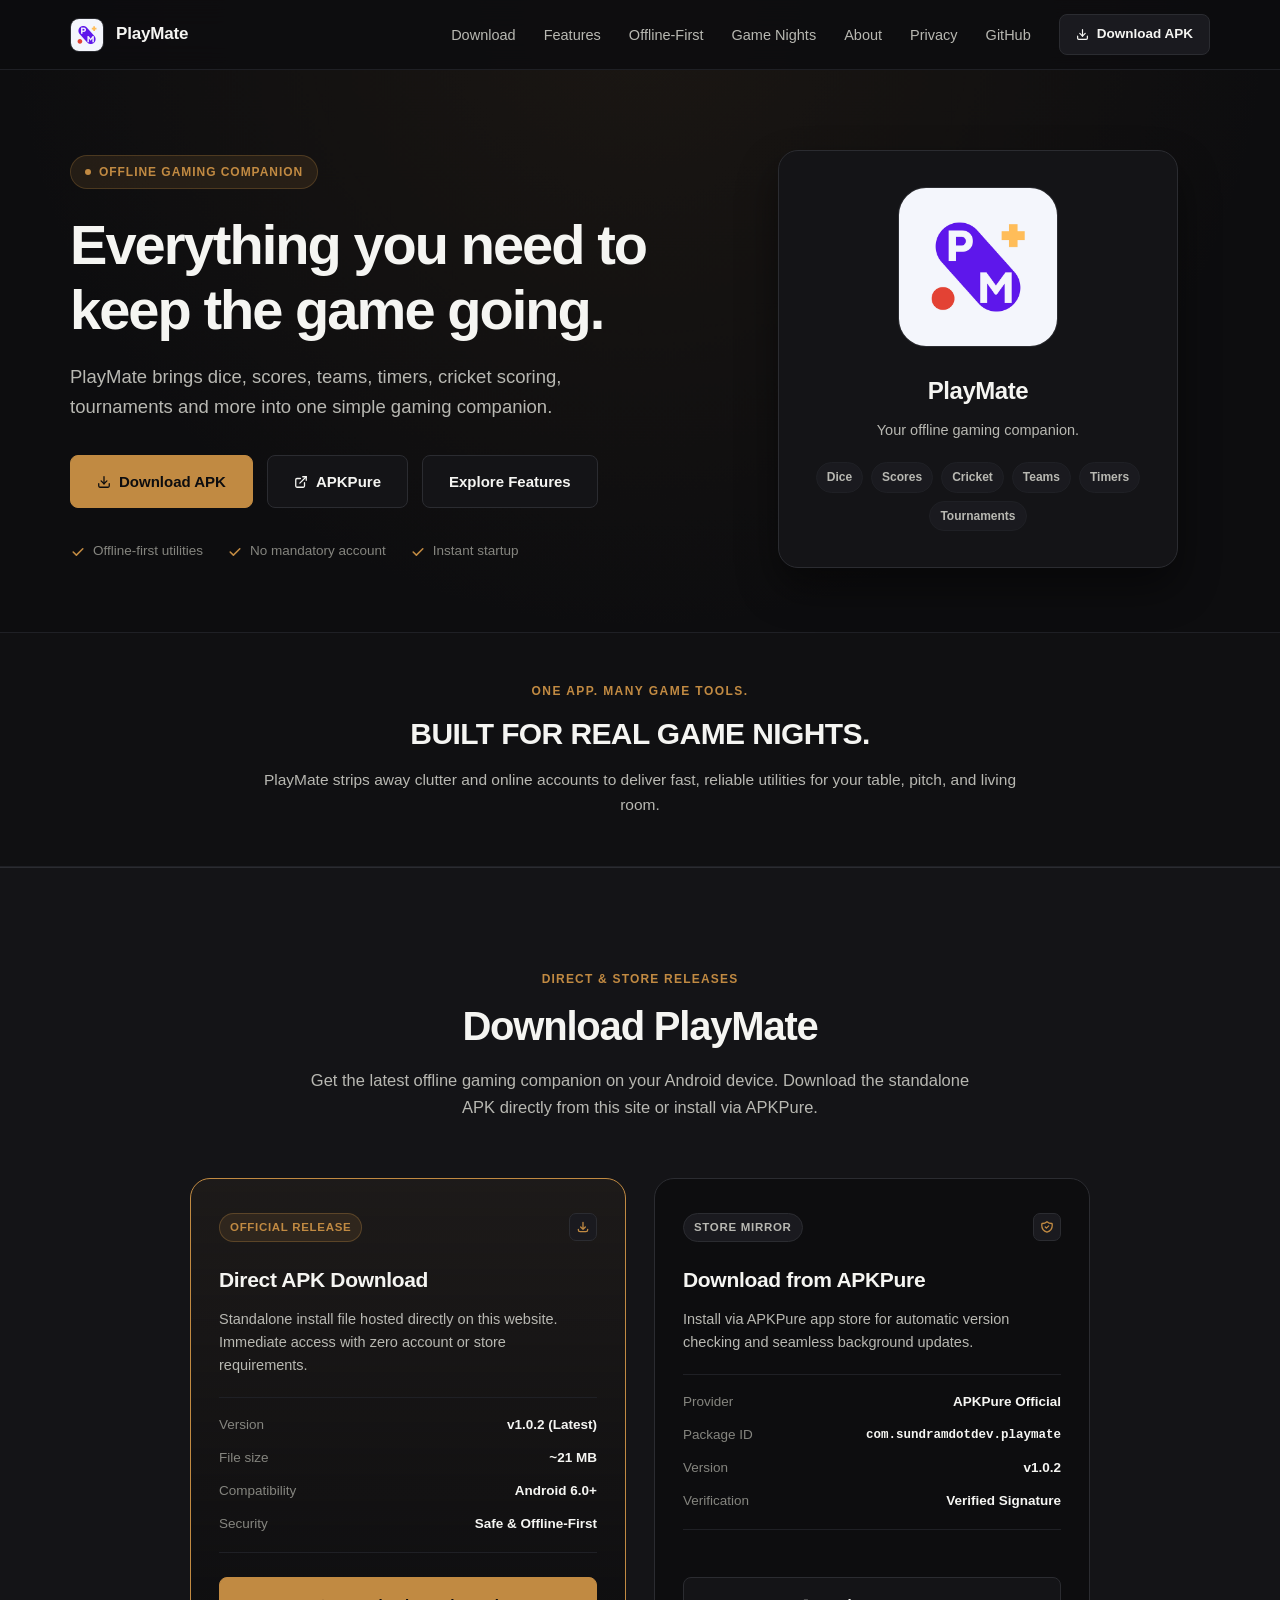
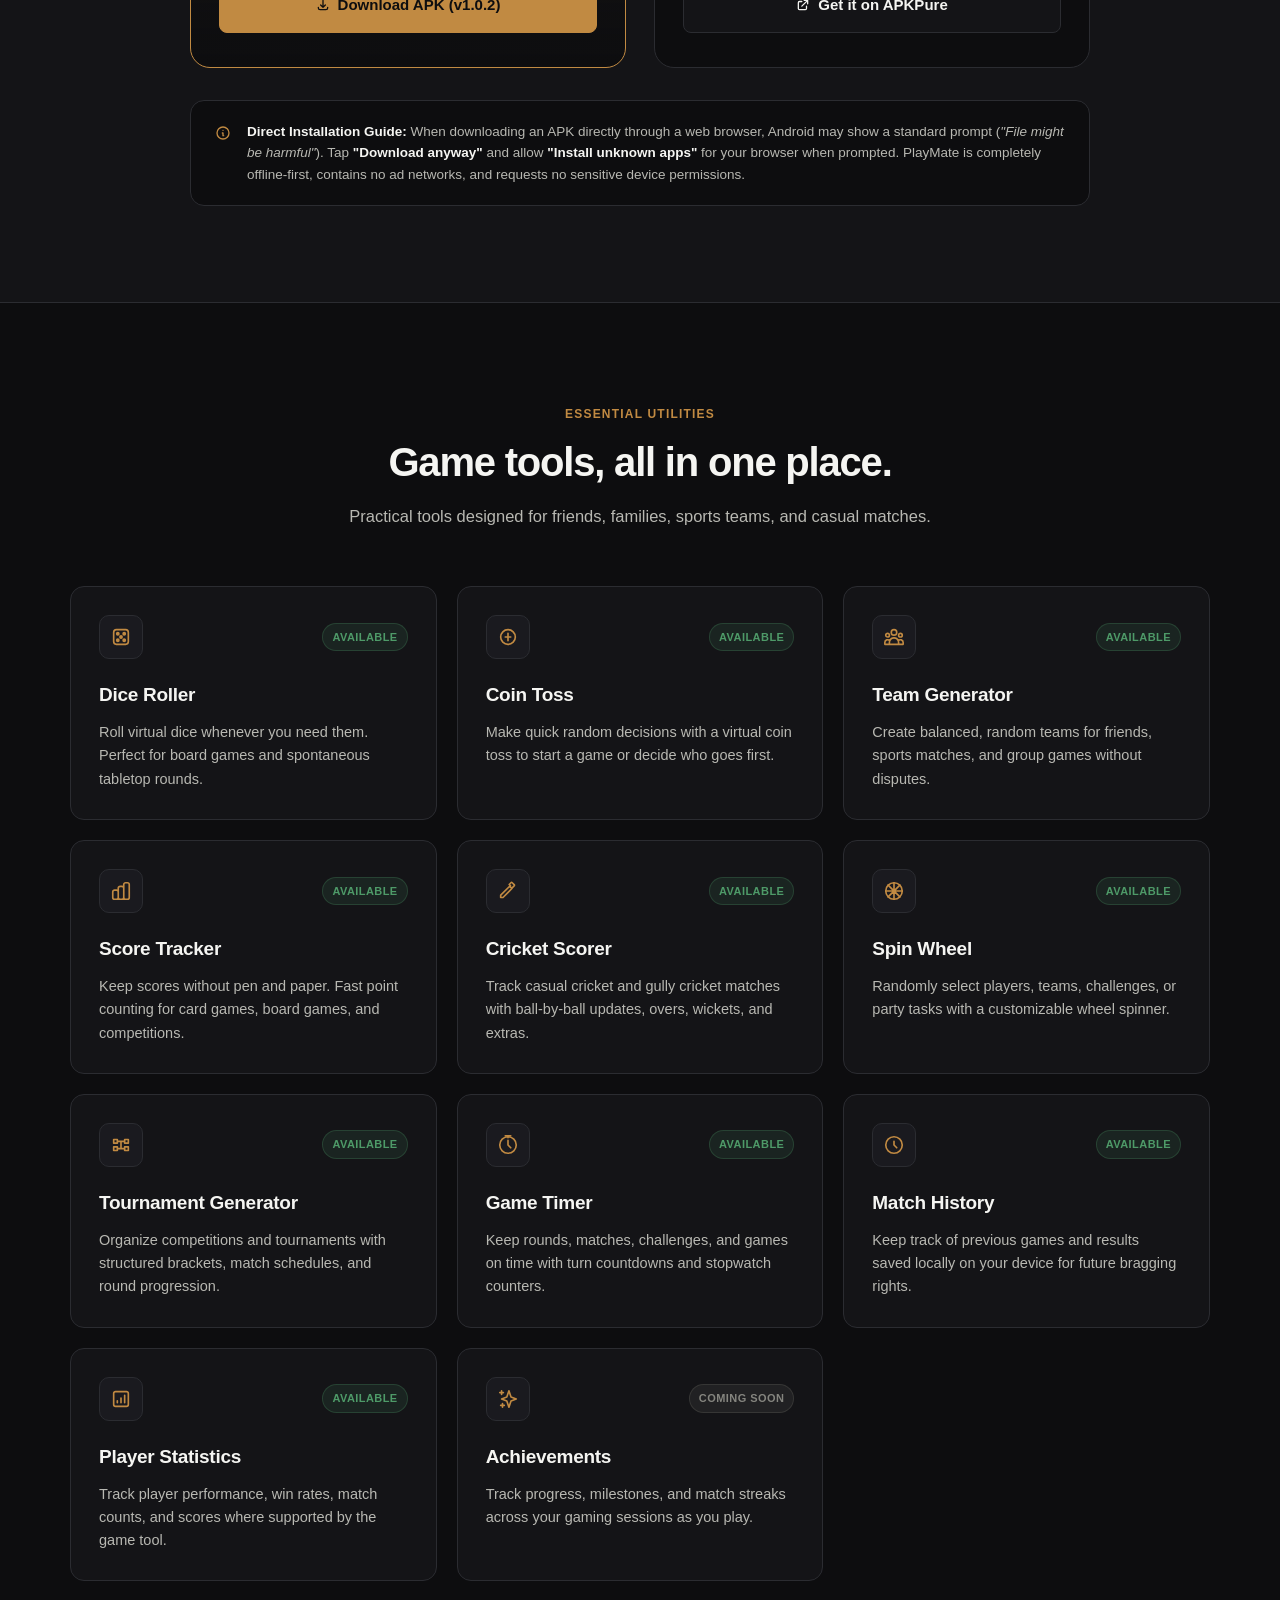
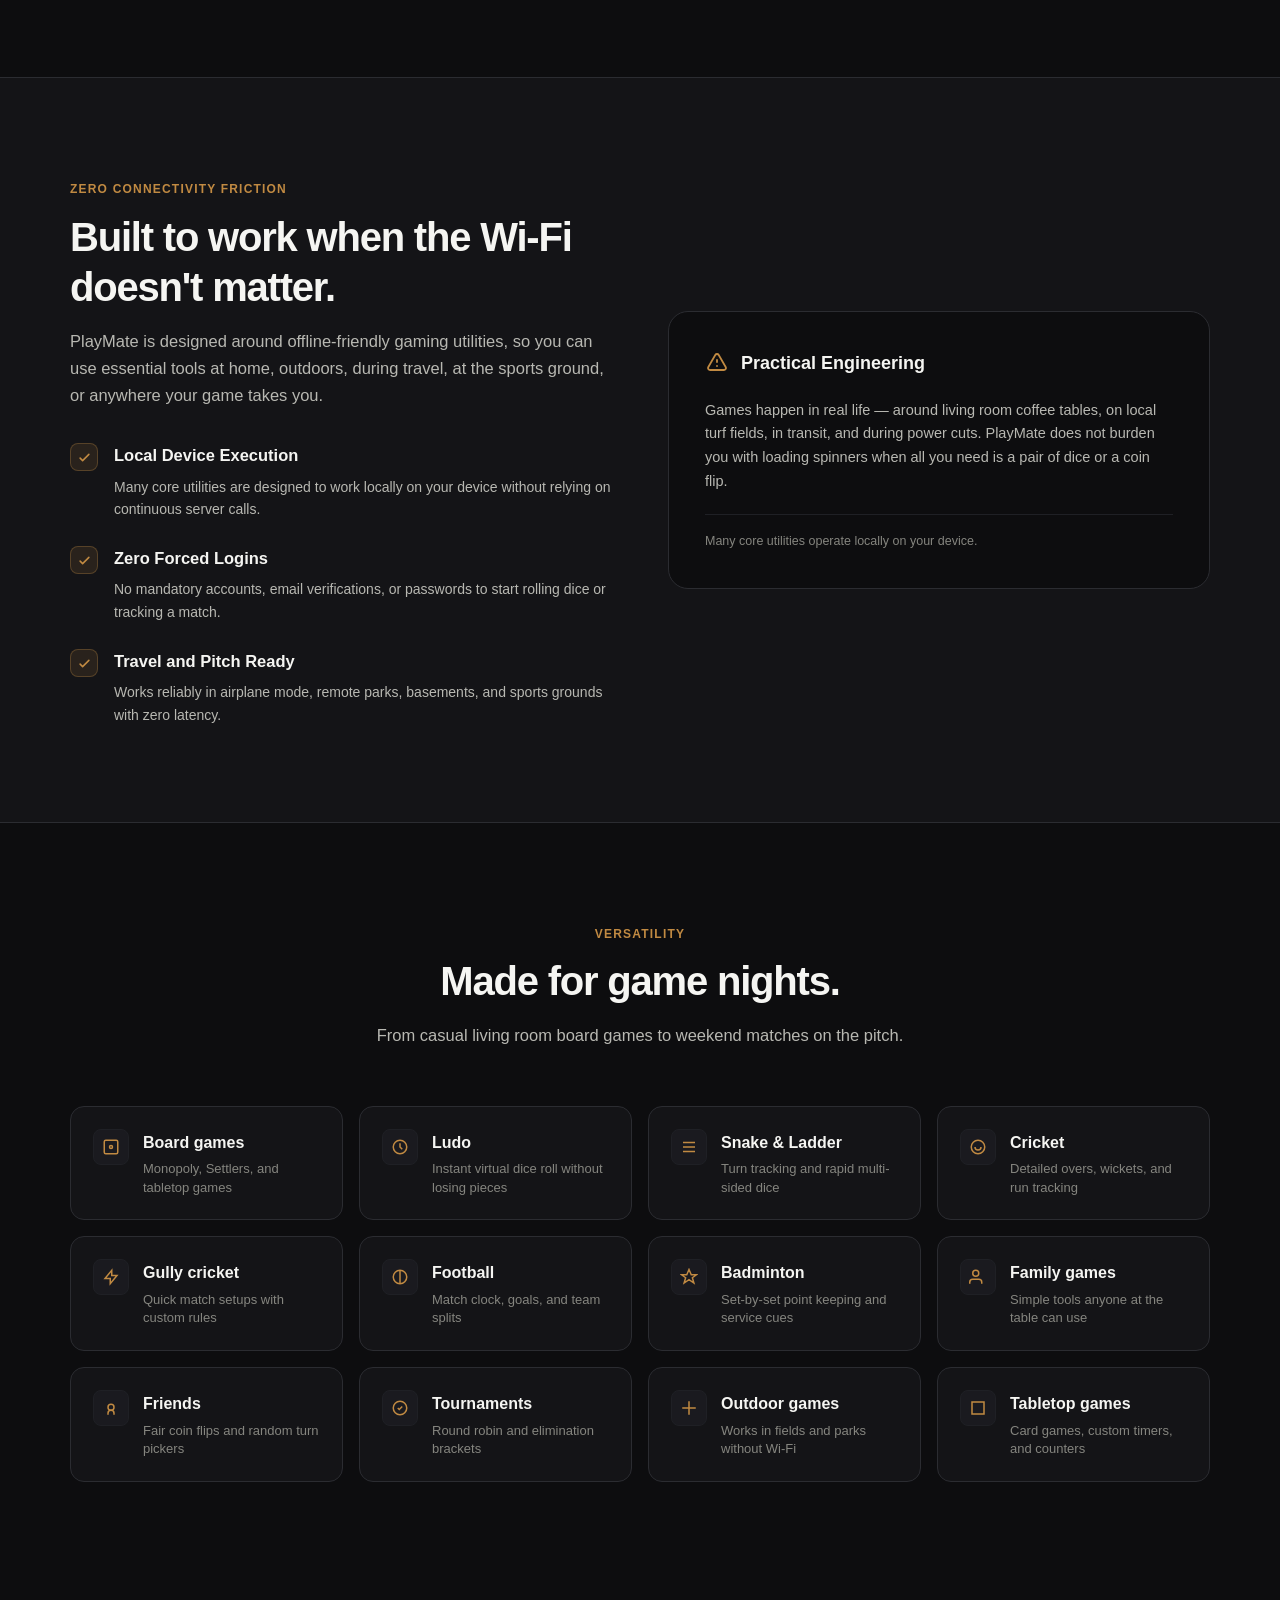
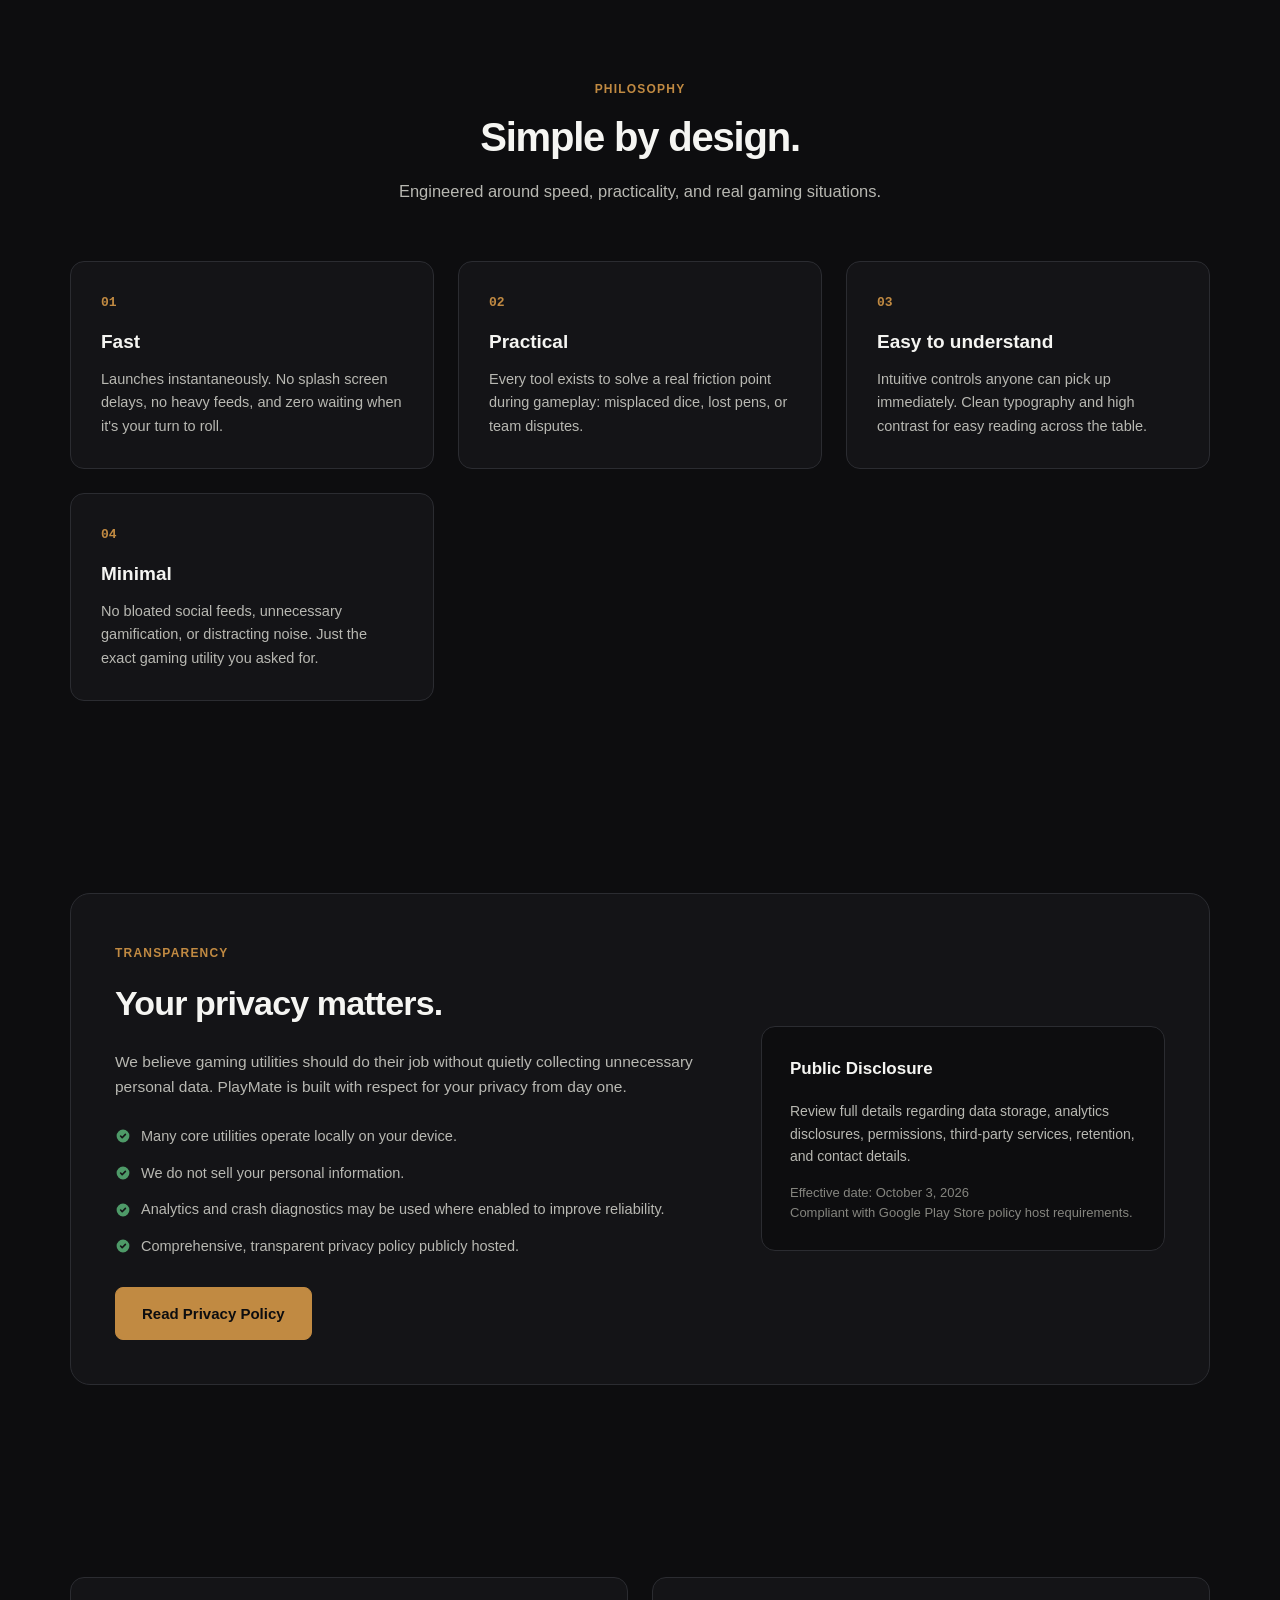
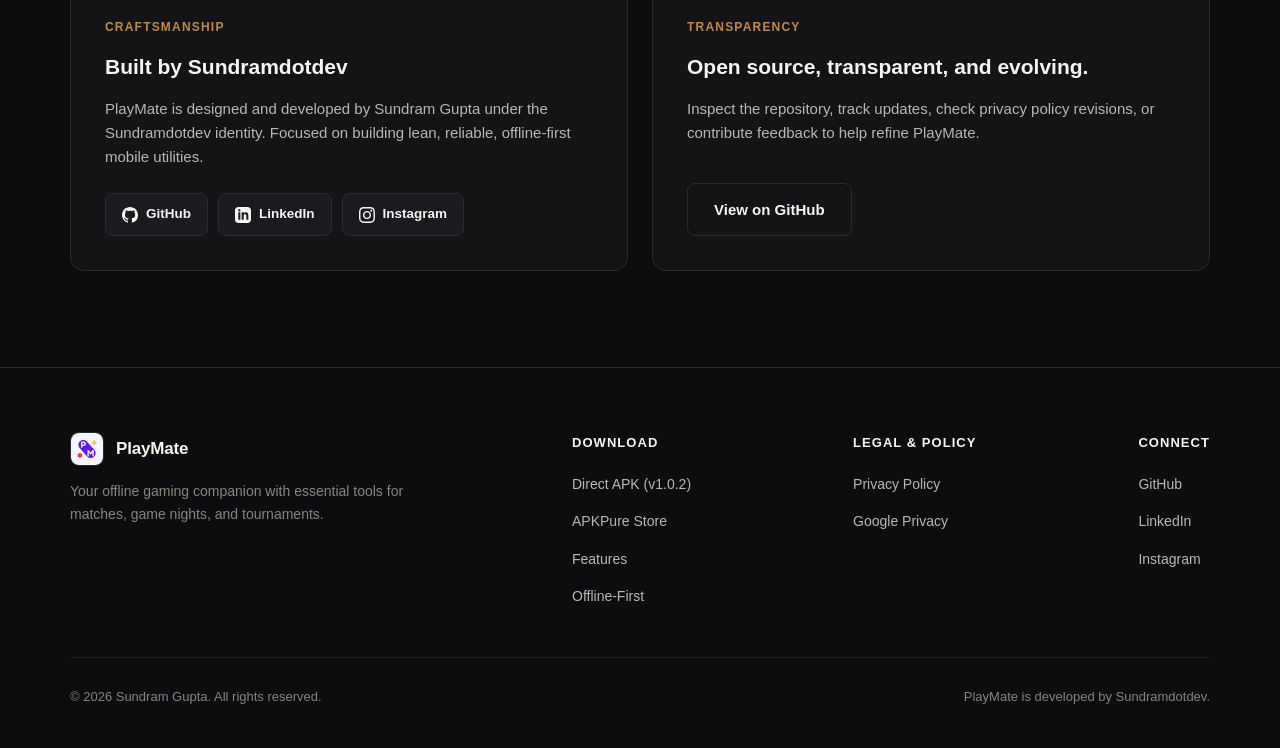
==== commit cdabb63c: "latest release" ====
--- a/index.html
+++ b/index.html
@@ -269,7 +269,7 @@
             <div class="download-meta-list">
               <div class="download-meta-item">
                 <span class="meta-label">Version</span>
-                <span class="meta-value">v1.1.0 (Latest)</span>
+                <span class="meta-value">v1.0.2 (Latest)</span>
               </div>
               <div class="download-meta-item">
                 <span class="meta-label">File size</span>
@@ -286,14 +286,14 @@
             </div>
 
             <a
-              href="latest-releases/PlayMate-v1.1.0.apk"
-              download="PlayMate-v1.1.0.apk"
+              href="latest-releases/PlayMate-v1.0.2.apk"
+              download="PlayMate-v1.0.2.apk"
               class="btn btn-primary download-btn"
             >
               <svg width="14" height="14" fill="none" viewBox="0 0 24 24" stroke-width="2.2" stroke="currentColor" aria-hidden="true">
                 <path stroke-linecap="round" stroke-linejoin="round" d="M4 16v1a3 3 0 003 3h10a3 3 0 003-3v-1m-4-4l-4 4m0 0l-4-4m4 4V4"></path>
               </svg>
-              <span>Download APK (v1.1.0)</span>
+              <span>Download APK (v1.0.2)</span>
             </a>
           </article>
 
@@ -324,7 +324,7 @@
               </div>
               <div class="download-meta-item">
                 <span class="meta-label">Version</span>
-                <span class="meta-value">v1.1.0</span>
+                <span class="meta-value">v1.0.2</span>
               </div>
               <div class="download-meta-item">
                 <span class="meta-label">Verification</span>
@@ -942,7 +942,7 @@
         <div class="footer-nav-col">
           <h4>Download</h4>
           <ul class="footer-nav-links">
-            <li><a href="#download">Direct APK (v1.1.0)</a></li>
+            <li><a href="#download">Direct APK (v1.0.2)</a></li>
             <li>
               <a
                 href="https://apkpure.net/playmate/com.sundramdotdev.playmate"
